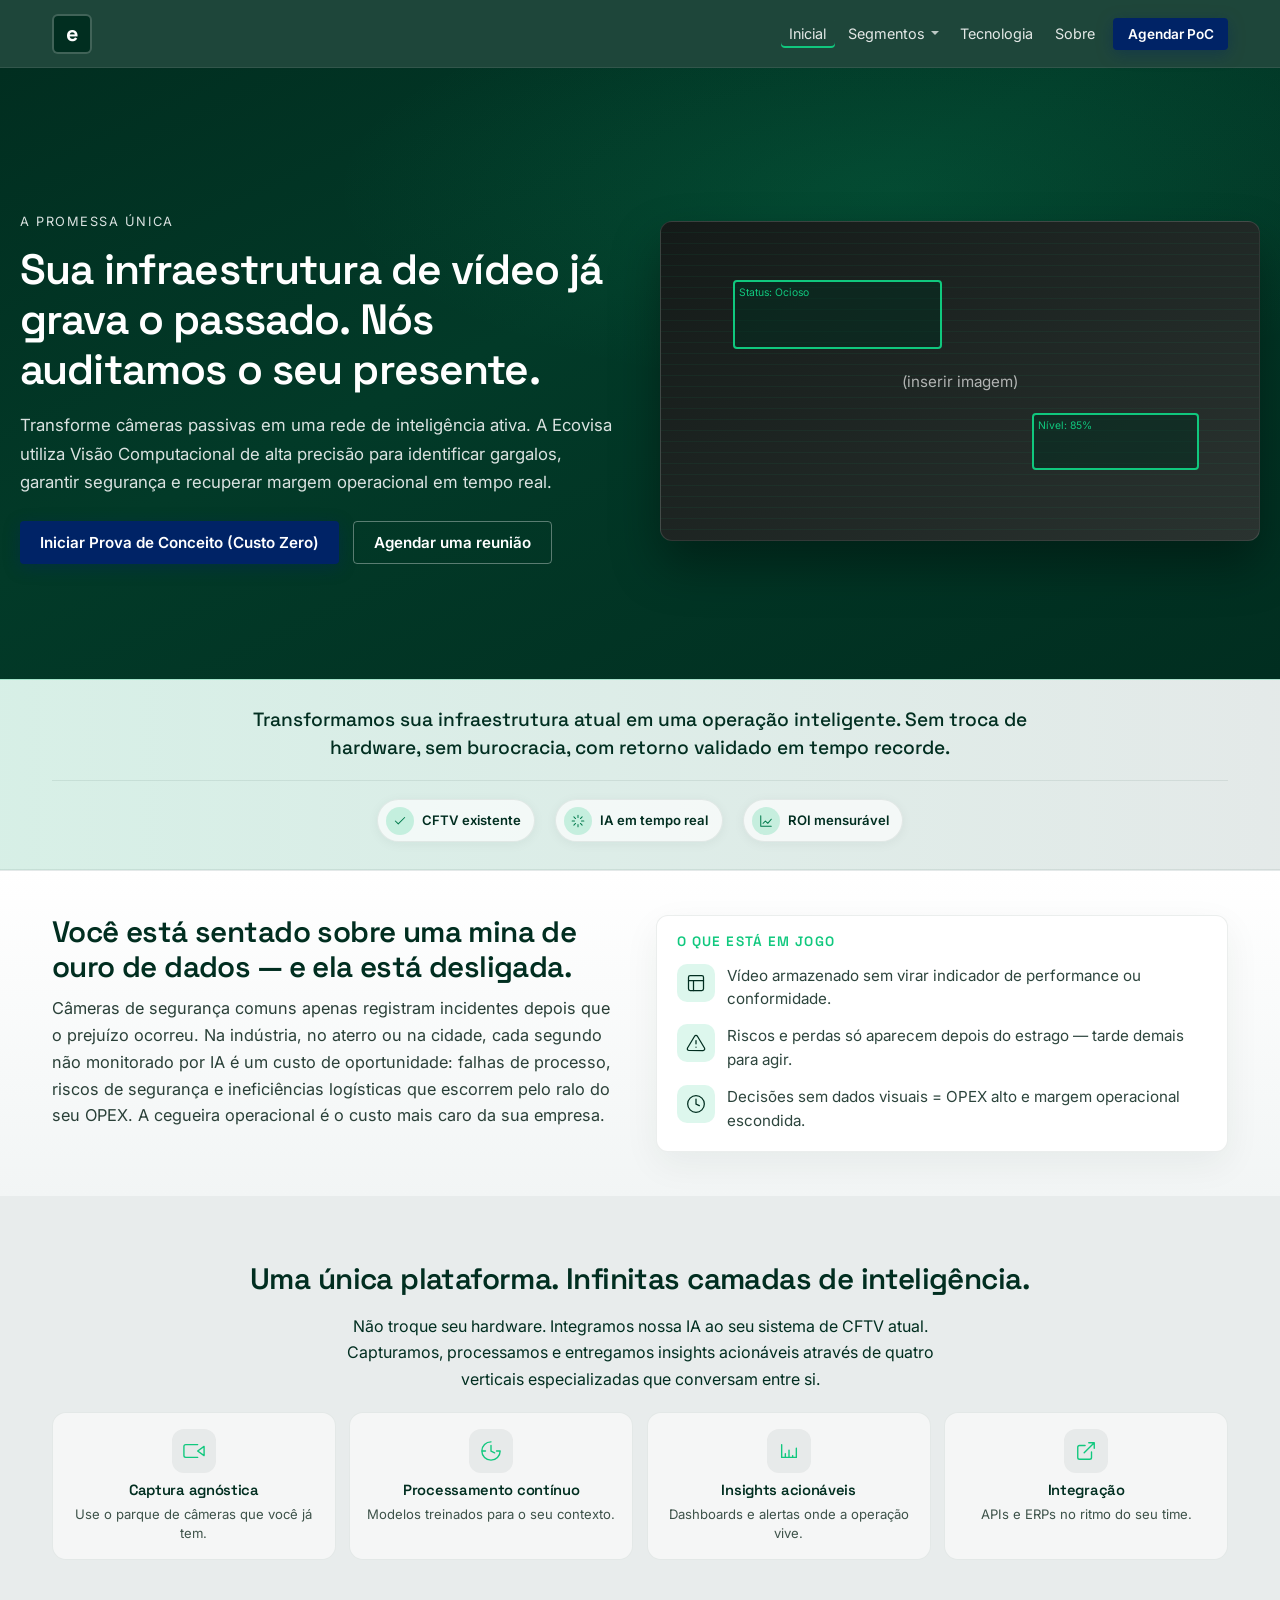
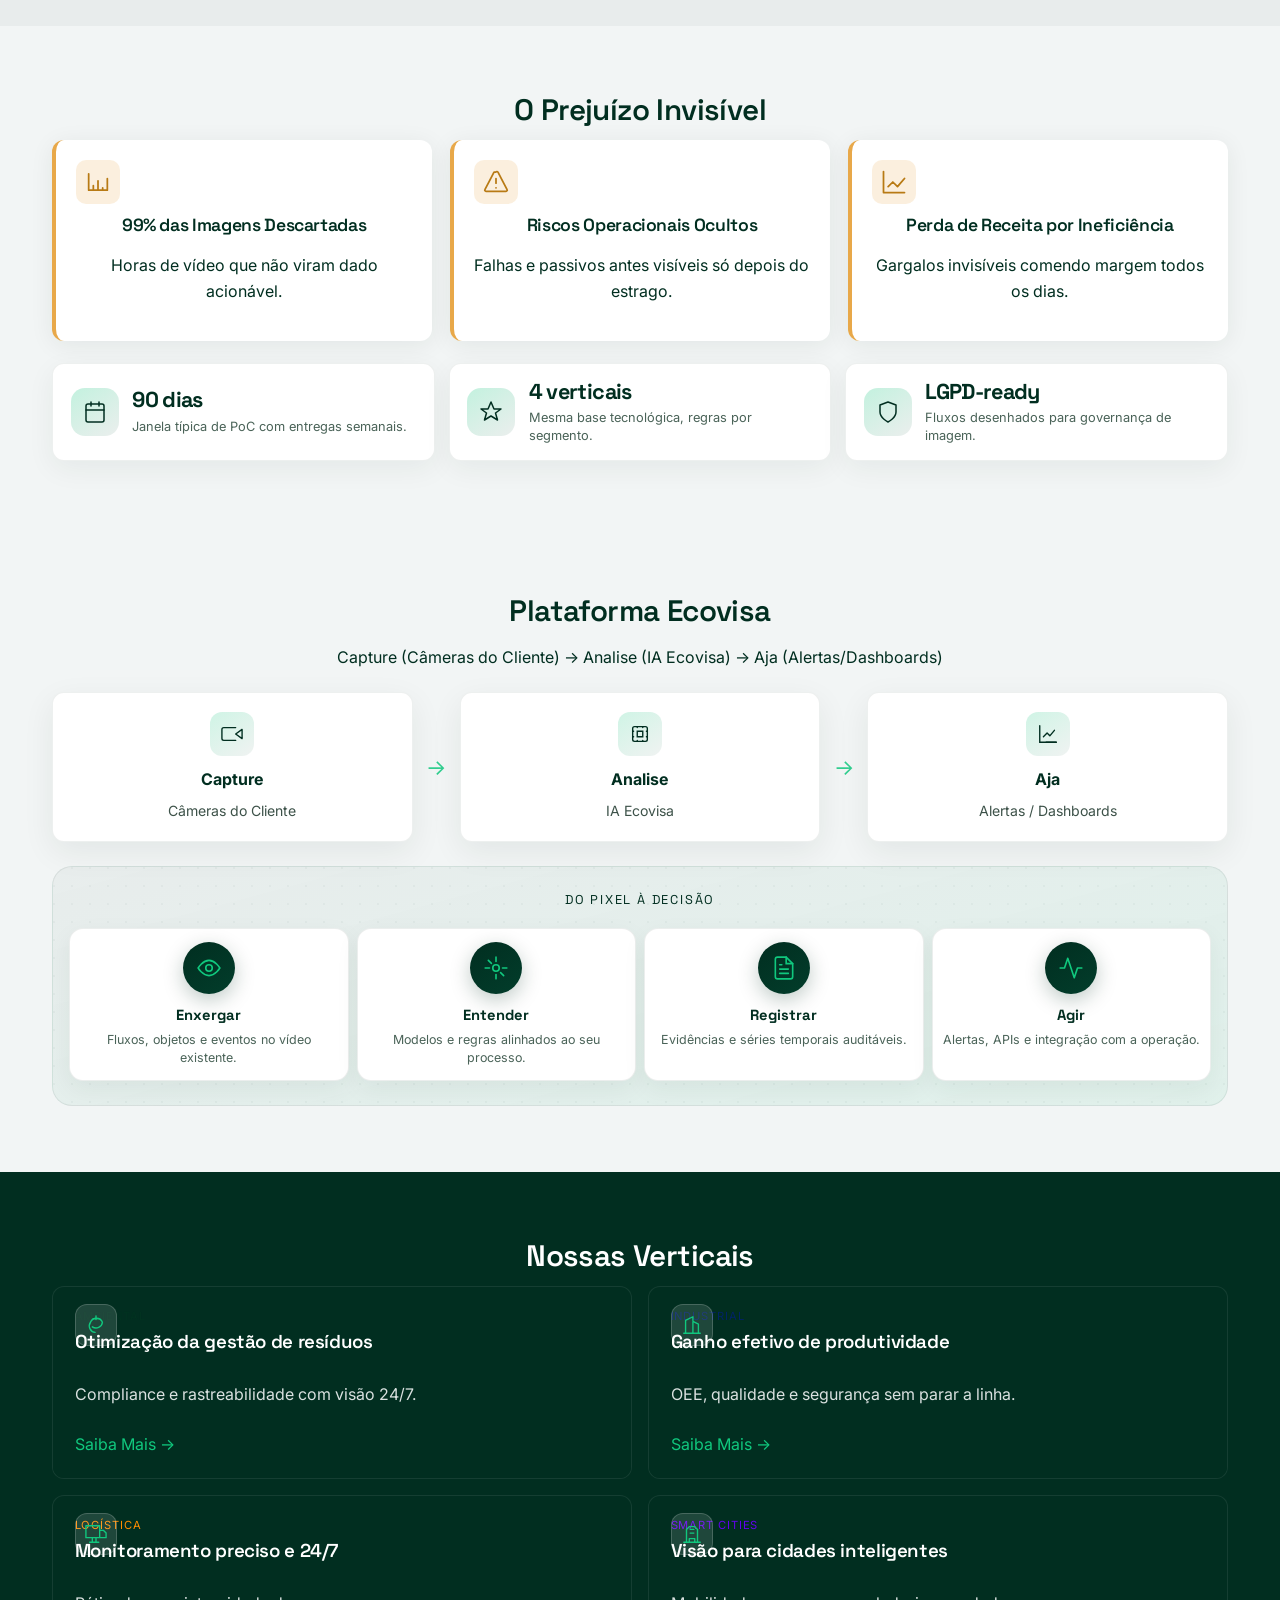
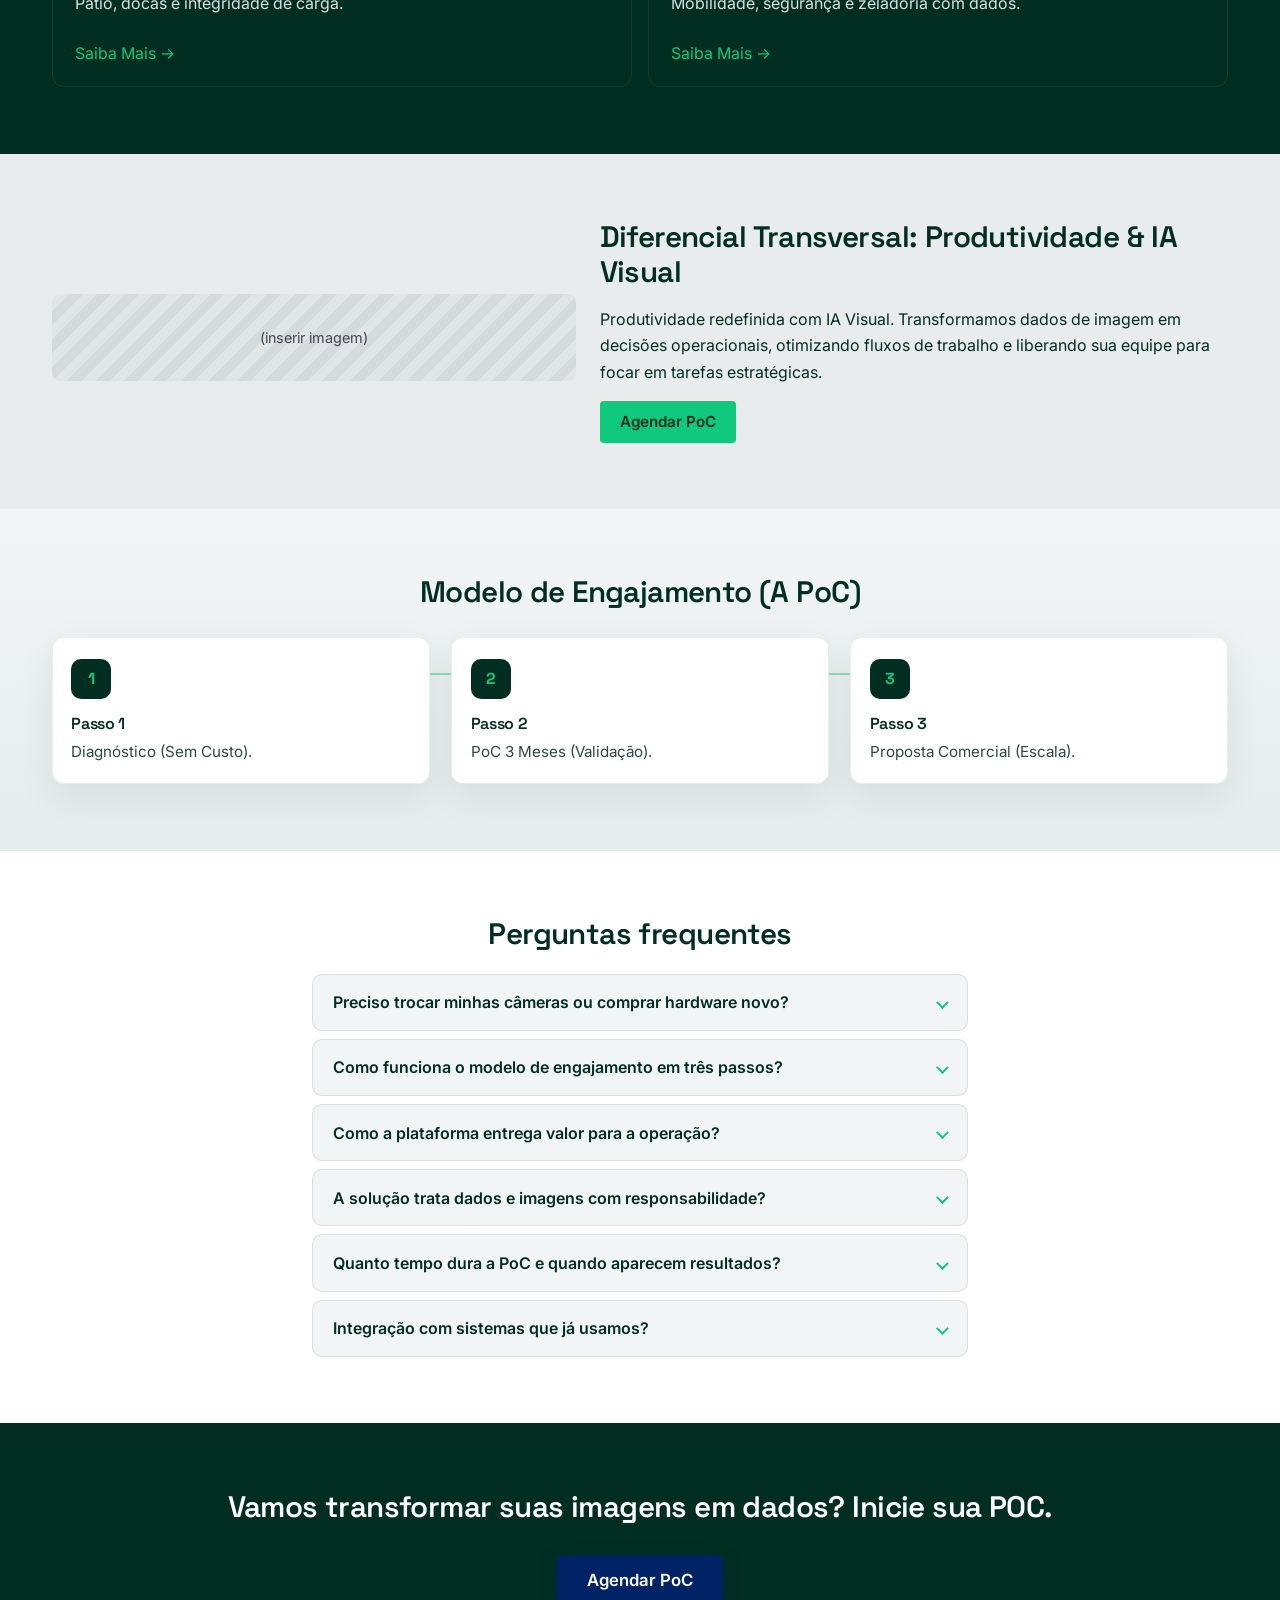
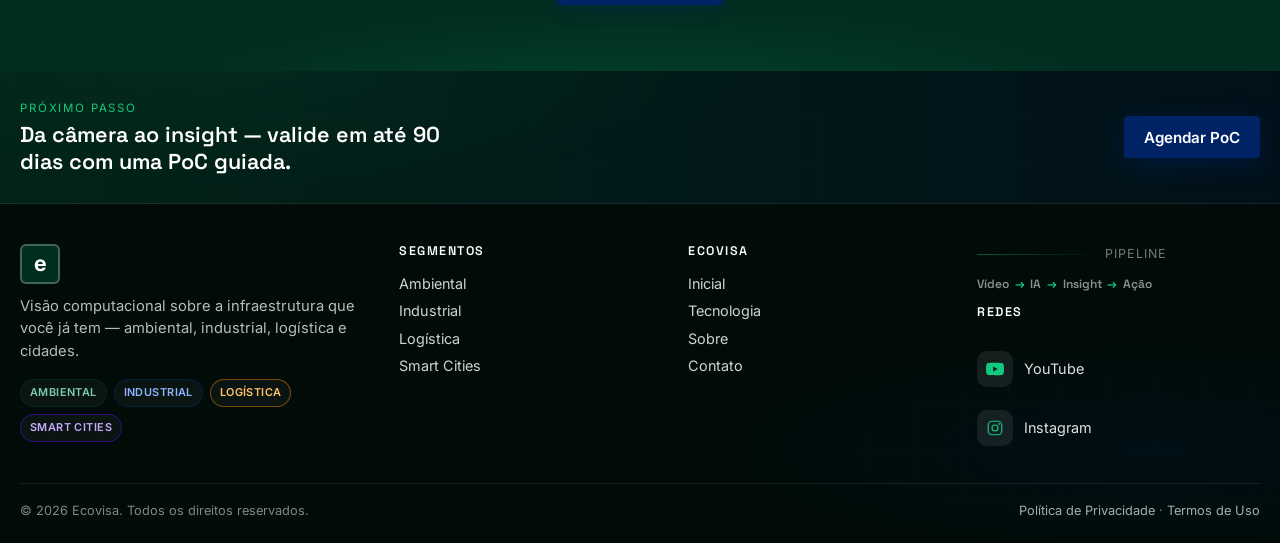
==== index.html @ e40e66f9 "Primeiro commit do site Ecovisa" ====
<!DOCTYPE html>
<html lang="pt-BR">
  <head>
    <meta charset="utf-8" />
    <meta name="viewport" content="width=device-width, initial-scale=1" />
    <title>Ecovisa — Inteligência que vê, agilidade que entrega</title>
    <link rel="preconnect" href="https://fonts.googleapis.com" />
    <link rel="preconnect" href="https://fonts.gstatic.com" crossorigin />
    <link
      href="https://fonts.googleapis.com/css2?family=Inter:wght@400;500;600;700&family=Space+Grotesk:wght@500;600;700&display=swap"
      rel="stylesheet"
    />
    <link rel="stylesheet" href="css/styles.css" />
    <link rel="stylesheet" href="css/vertical.css" />
  </head>
  <body>
    <div class="page">
      <header class="site-header">
        <div class="inner">
          <a href="#/" class="brand" data-route="" aria-label="Ecovisa — Início">
            <span class="logo-placeholder" aria-hidden="true">e</span>
          </a>
          <nav class="nav-main" aria-label="Principal">
            <button type="button" class="nav-link" data-route="" data-nav="home">
              Inicial
            </button>
            <div class="dropdown">
              <button type="button" class="nav-link dropdown-toggle" data-nav="segmentos">
                Segmentos
              </button>
              <div class="dropdown-panel" role="menu">
                <button type="button" data-route="ambiental" data-nav="ambiental">
                  Ambiental
                  <small>coleta, gestão e reciclagem de resíduos</small>
                </button>
                <button type="button" data-route="industrial" data-nav="industrial">
                  Industrial
                  <small>controle de qualidade e otimização de processos</small>
                </button>
                <button type="button" data-route="logistica" data-nav="logistica">
                  Logística
                  <small>inspeção automatizada e gestão de cargas</small>
                </button>
                <button type="button" data-route="smart-cities" data-nav="smart-cities">
                  Smart cities
                  <small>monitoramento veicular e fluxo de pessoas</small>
                </button>
              </div>
            </div>
            <button type="button" class="nav-link" data-route="tecnologia" data-nav="tecnologia">
              Tecnologia
            </button>
            <button type="button" class="nav-link" data-route="sobre" data-nav="sobre">Sobre</button>
            <button type="button" class="btn btn-primary" data-route="contato">Agendar PoC</button>
          </nav>
          <button
            type="button"
            class="mobile-nav-toggle"
            id="mobile-nav-toggle"
            aria-expanded="false"
            aria-controls="mobile-drawer"
          >
            Menu
          </button>
        </div>
      </header>

      <div class="mobile-drawer" id="mobile-drawer">
        <button type="button" data-route="">Inicial</button>
        <span class="mobile-sub" style="opacity: 0.6">Segmentos</span>
        <button type="button" data-route="ambiental">Ambiental</button>
        <button type="button" data-route="industrial">Industrial</button>
        <button type="button" data-route="logistica">Logística</button>
        <button type="button" data-route="smart-cities">Smart Cities</button>
        <button type="button" data-route="tecnologia">Tecnologia</button>
        <button type="button" data-route="sobre">Sobre</button>
        <button type="button" data-route="contato">Agendar PoC</button>
      </div>

      <main>
        <!-- HOME -->
        <article data-view="">
          <section class="section section--dark section--hero">
            <div class="shell hero">
              <div class="hero-copy">
                <p class="kicker">A Promessa Única</p>
                <h1>
                  Sua infraestrutura de vídeo já grava o passado. Nós auditamos o seu presente.
                </h1>
                <p class="mb-lg hero-lead">
                  Transforme câmeras passivas em uma rede de inteligência ativa. A Ecovisa utiliza
                  Visão Computacional de alta precisão para identificar gargalos, garantir segurança
                  e recuperar margem operacional em tempo real.
                </p>
                <div class="hero-actions">
                  <button type="button" class="btn btn-primary" data-route="contato">
                    Iniciar Prova de Conceito (Custo Zero)
                  </button>
                  <button type="button" class="btn btn-secondary" data-route="contato">
                    Agendar uma reunião
                  </button>
                </div>
              </div>
              <div class="hero-visual" aria-label="Visual do hero (vídeo em loop sugerido no wireframe)">
                <span class="scan-line"></span>
                <span class="bb-box">Status: Ocioso</span>
                <span class="bb-box">Nível: 85%</span>
                <div class="placeholder-label">(inserir imagem)</div>
              </div>
            </div>
          </section>

          <section class="value-strip" aria-label="Promessa de valor">
            <div class="shell value-strip__inner">
              <p class="value-strip__text">
                Transformamos sua infraestrutura atual em uma operação inteligente. Sem troca de
                hardware, sem burocracia, com retorno validado em tempo recorde.
              </p>
              <div class="value-strip__highlights" role="list">
                <span class="value-strip__hi" role="listitem">
                  <span class="value-strip__hi-icon" aria-hidden="true">
                    <svg viewBox="0 0 24 24" fill="none" stroke="currentColor" stroke-width="1.75">
                      <path d="M20 6L9 17l-5-5" stroke-linecap="round" stroke-linejoin="round" />
                    </svg>
                  </span>
                  CFTV existente
                </span>
                <span class="value-strip__hi" role="listitem">
                  <span class="value-strip__hi-icon" aria-hidden="true">
                    <svg viewBox="0 0 24 24" fill="none" stroke="currentColor" stroke-width="1.75">
                      <path d="M12 2v4M12 18v4M4.93 4.93l2.83 2.83M16.24 16.24l2.83 2.83M2 12h4M18 12h4M4.93 19.07l2.83-2.83M16.24 7.76l2.83-2.83" stroke-linecap="round" />
                    </svg>
                  </span>
                  IA em tempo real
                </span>
                <span class="value-strip__hi" role="listitem">
                  <span class="value-strip__hi-icon" aria-hidden="true">
                    <svg viewBox="0 0 24 24" fill="none" stroke="currentColor" stroke-width="1.75">
                      <path d="M3 3v18h18M7 16l4-4 4 4 6-7" stroke-linecap="round" stroke-linejoin="round" />
                    </svg>
                  </span>
                  ROI mensurável
                </span>
              </div>
            </div>
          </section>

          <section class="home-intro-band">
            <div class="shell home-intro-band__grid">
              <div>
                <h2>Você está sentado sobre uma mina de ouro de dados — e ela está desligada.</h2>
                <p class="home-intro-band__lead">
                  Câmeras de segurança comuns apenas registram incidentes depois que o prejuízo
                  ocorreu. Na indústria, no aterro ou na cidade, cada segundo não monitorado por IA é
                  um custo de oportunidade: falhas de processo, riscos de segurança e ineficiências
                  logísticas que escorrem pelo ralo do seu OPEX. A cegueira operacional é o custo mais
                  caro da sua empresa.
                </p>
              </div>
              <div class="home-intro-band__panel" aria-label="Resumo do problema">
                <h3>O que está em jogo</h3>
                <div class="home-bullet">
                  <span class="home-bullet__ico" aria-hidden="true">
                    <svg viewBox="0 0 24 24" fill="none" stroke="currentColor" stroke-width="1.5">
                      <rect x="3" y="3" width="18" height="18" rx="2" />
                      <path d="M3 9h18M9 21V9" stroke-linecap="round" />
                    </svg>
                  </span>
                  <p>Vídeo armazenado sem virar indicador de performance ou conformidade.</p>
                </div>
                <div class="home-bullet">
                  <span class="home-bullet__ico" aria-hidden="true">
                    <svg viewBox="0 0 24 24" fill="none" stroke="currentColor" stroke-width="1.5">
                      <path d="M10.29 3.86L1.82 18a2 2 0 001.71 3h16.94a2 2 0 001.71-3L13.71 3.86a2 2 0 00-3.42 0zM12 9v4M12 17h.01" stroke-linecap="round" stroke-linejoin="round" />
                    </svg>
                  </span>
                  <p>Riscos e perdas só aparecem depois do estrago — tarde demais para agir.</p>
                </div>
                <div class="home-bullet">
                  <span class="home-bullet__ico" aria-hidden="true">
                    <svg viewBox="0 0 24 24" fill="none" stroke="currentColor" stroke-width="1.5">
                      <circle cx="12" cy="12" r="10" />
                      <path d="M12 6v6l4 2" stroke-linecap="round" />
                    </svg>
                  </span>
                  <p>Decisões sem dados visuais = OPEX alto e margem operacional escondida.</p>
                </div>
              </div>
            </div>
          </section>

          <section class="section section--muted">
            <div class="shell">
              <h2 class="text-center">Uma única plataforma. Infinitas camadas de inteligência.</h2>
              <p class="text-center section-headline">
                Não troque seu hardware. Integramos nossa IA ao seu sistema de CFTV atual. Capturamos,
                processamos e entregamos insights acionáveis através de quatro verticais
                especializadas que conversam entre si.
              </p>
              <div class="home-pillars">
                <div class="home-pillar">
                  <div class="home-pillar__ico" aria-hidden="true">
                    <svg viewBox="0 0 24 24" fill="none" stroke="currentColor" stroke-width="1.5">
                      <path d="M23 7l-7 5 7 5V7zM16 5H3a2 2 0 00-2 2v10a2 2 0 002 2h13" stroke-linecap="round" stroke-linejoin="round" />
                    </svg>
                  </div>
                  <h3>Captura agnóstica</h3>
                  <p>Use o parque de câmeras que você já tem.</p>
                </div>
                <div class="home-pillar">
                  <div class="home-pillar__ico" aria-hidden="true">
                    <svg viewBox="0 0 24 24" fill="none" stroke="currentColor" stroke-width="1.5">
                      <path d="M12 2a10 10 0 1010 10M12 6v6l4 2M2 12h4M18 12h4" stroke-linecap="round" />
                    </svg>
                  </div>
                  <h3>Processamento contínuo</h3>
                  <p>Modelos treinados para o seu contexto.</p>
                </div>
                <div class="home-pillar">
                  <div class="home-pillar__ico" aria-hidden="true">
                    <svg viewBox="0 0 24 24" fill="none" stroke="currentColor" stroke-width="1.5">
                      <path d="M4 19V5M4 19h16M8 19v-4M12 19v-8M16 19v-2M20 19V9" stroke-linecap="round" />
                    </svg>
                  </div>
                  <h3>Insights acionáveis</h3>
                  <p>Dashboards e alertas onde a operação vive.</p>
                </div>
                <div class="home-pillar">
                  <div class="home-pillar__ico" aria-hidden="true">
                    <svg viewBox="0 0 24 24" fill="none" stroke="currentColor" stroke-width="1.5">
                      <path d="M18 13v6a2 2 0 01-2 2H5a2 2 0 01-2-2V8a2 2 0 012-2h6M15 3h6v6M10 14L21 3" stroke-linecap="round" stroke-linejoin="round" />
                    </svg>
                  </div>
                  <h3>Integração</h3>
                  <p>APIs e ERPs no ritmo do seu time.</p>
                </div>
              </div>
            </div>
          </section>

          <section class="section">
            <div class="shell text-center">
              <h2>O Prejuízo Invisível</h2>
              <div class="grid-3">
                <div class="card-pain">
                  <div class="icon-line" aria-hidden="true">
                    <svg width="28" height="28" viewBox="0 0 24 24" fill="none" stroke="currentColor" stroke-width="1.5">
                      <path d="M4 19V5M4 19h16M4 19h4M8 19v-4M12 19v-8M16 19v-2M20 19V9" stroke-linecap="round" />
                    </svg>
                  </div>
                  <h3>99% das Imagens Descartadas</h3>
                  <p>Horas de vídeo que não viram dado acionável.</p>
                </div>
                <div class="card-pain">
                  <div class="icon-line" aria-hidden="true">
                    <svg width="28" height="28" viewBox="0 0 24 24" fill="none" stroke="currentColor" stroke-width="1.5">
                      <path d="M12 9v4M12 17h.01M10.3 3.6L2.6 18.4A1 1 0 003.4 20h17.2a1 1 0 00.8-1.6L13.7 3.6a1 1 0 00-1.8 0z" stroke-linecap="round" stroke-linejoin="round" />
                    </svg>
                  </div>
                  <h3>Riscos Operacionais Ocultos</h3>
                  <p>Falhas e passivos antes visíveis só depois do estrago.</p>
                </div>
                <div class="card-pain">
                  <div class="icon-line" aria-hidden="true">
                    <svg width="28" height="28" viewBox="0 0 24 24" fill="none" stroke="currentColor" stroke-width="1.5">
                      <path d="M3 3v18h18M7 16l4-4 4 4 6-7" stroke-linecap="round" stroke-linejoin="round" />
                    </svg>
                  </div>
                  <h3>Perda de Receita por Ineficiência</h3>
                  <p>Gargalos invisíveis comendo margem todos os dias.</p>
                </div>
              </div>
              <div class="home-stats" aria-label="Indicadores da proposta Ecovisa">
                <div class="home-stat">
                  <div class="home-stat__ico" aria-hidden="true">
                    <svg viewBox="0 0 24 24" fill="none" stroke="currentColor" stroke-width="1.5">
                      <rect x="3" y="4" width="18" height="18" rx="2" />
                      <path d="M3 10h18M8 2v4M16 2v4" stroke-linecap="round" />
                    </svg>
                  </div>
                  <div>
                    <span class="home-stat__val">90 dias</span>
                    <span class="home-stat__lbl">Janela típica de PoC com entregas semanais.</span>
                  </div>
                </div>
                <div class="home-stat">
                  <div class="home-stat__ico" aria-hidden="true">
                    <svg viewBox="0 0 24 24" fill="none" stroke="currentColor" stroke-width="1.5">
                      <path d="M12 2l3 7h7l-5.5 4 2 7L12 16l-6.5 4 2-7L2 9h7l3-7z" stroke-linejoin="round" />
                    </svg>
                  </div>
                  <div>
                    <span class="home-stat__val">4 verticais</span>
                    <span class="home-stat__lbl">Mesma base tecnológica, regras por segmento.</span>
                  </div>
                </div>
                <div class="home-stat">
                  <div class="home-stat__ico" aria-hidden="true">
                    <svg viewBox="0 0 24 24" fill="none" stroke="currentColor" stroke-width="1.5">
                      <path d="M12 22s8-4 8-10V5l-8-3-8 3v7c0 6 8 10 8 10z" stroke-linejoin="round" />
                    </svg>
                  </div>
                  <div>
                    <span class="home-stat__val">LGPD-ready</span>
                    <span class="home-stat__lbl">Fluxos desenhados para governança de imagem.</span>
                  </div>
                </div>
              </div>
            </div>
          </section>

          <section class="section">
            <div class="shell text-center">
              <h2>Plataforma Ecovisa</h2>
              <p class="section-headline">
                Capture (Câmeras do Cliente) → Analise (IA Ecovisa) → Aja (Alertas/Dashboards)
              </p>
              <div class="flow flow--modern" aria-label="Fluxo da plataforma">
                <div class="flow-step">
                  <div class="flow-step__ico" aria-hidden="true">
                    <svg viewBox="0 0 24 24" fill="none" stroke="currentColor" stroke-width="1.5">
                      <path d="M23 7l-7 5 7 5V7zM16 5H3a2 2 0 00-2 2v10a2 2 0 002 2h13" stroke-linecap="round" stroke-linejoin="round" />
                    </svg>
                  </div>
                  <strong>Capture</strong>
                  <span>Câmeras do Cliente</span>
                </div>
                <span class="flow-arrow" aria-hidden="true">→</span>
                <div class="flow-step">
                  <div class="flow-step__ico" aria-hidden="true">
                    <svg viewBox="0 0 24 24" fill="none" stroke="currentColor" stroke-width="1.5">
                      <rect x="4" y="4" width="16" height="16" rx="2" />
                      <path d="M9 9h6v6H9zM4 9h1M4 15h1M19 9h1M19 15h1M9 4v1M15 4v1M9 19v1M15 19v1" stroke-linecap="round" />
                    </svg>
                  </div>
                  <strong>Analise</strong>
                  <span>IA Ecovisa</span>
                </div>
                <span class="flow-arrow" aria-hidden="true">→</span>
                <div class="flow-step">
                  <div class="flow-step__ico" aria-hidden="true">
                    <svg viewBox="0 0 24 24" fill="none" stroke="currentColor" stroke-width="1.5">
                      <path d="M3 3v18h18" stroke-linecap="round" />
                      <path d="M7 15l4-4 3 3 5-6" stroke-linecap="round" stroke-linejoin="round" />
                      <path d="M21 21H10" stroke-linecap="round" />
                    </svg>
                  </div>
                  <strong>Aja</strong>
                  <span>Alertas / Dashboards</span>
                </div>
              </div>
              <div class="home-infographic" aria-label="Pipeline de valor da visão computacional">
                <p class="home-infographic__title">Do pixel à decisão</p>
                <div class="home-pipeline">
                  <div class="home-pipeline__node">
                    <div class="home-pipeline__ring" aria-hidden="true">
                      <svg viewBox="0 0 24 24" fill="none" stroke="currentColor" stroke-width="1.5">
                        <path d="M2 12s4-7 10-7 10 7 10 7-4 7-10 7-10-7-10-7z" />
                        <circle cx="12" cy="12" r="3" />
                      </svg>
                    </div>
                    <strong>Enxergar</strong>
                    <span>Fluxos, objetos e eventos no vídeo existente.</span>
                  </div>
                  <div class="home-pipeline__node">
                    <div class="home-pipeline__ring" aria-hidden="true">
                      <svg viewBox="0 0 24 24" fill="none" stroke="currentColor" stroke-width="1.5">
                        <path d="M12 2v4M12 18v4M4.93 4.93l2.83 2.83M16.24 16.24l2.83 2.83M2 12h4M18 12h4" stroke-linecap="round" />
                        <circle cx="12" cy="12" r="3" />
                      </svg>
                    </div>
                    <strong>Entender</strong>
                    <span>Modelos e regras alinhados ao seu processo.</span>
                  </div>
                  <div class="home-pipeline__node">
                    <div class="home-pipeline__ring" aria-hidden="true">
                      <svg viewBox="0 0 24 24" fill="none" stroke="currentColor" stroke-width="1.5">
                        <path d="M14 2H6a2 2 0 00-2 2v16a2 2 0 002 2h12a2 2 0 002-2V8z" />
                        <path d="M14 2v6h6M16 13H8M16 17H8M10 9H8" stroke-linecap="round" />
                      </svg>
                    </div>
                    <strong>Registrar</strong>
                    <span>Evidências e séries temporais auditáveis.</span>
                  </div>
                  <div class="home-pipeline__node">
                    <div class="home-pipeline__ring" aria-hidden="true">
                      <svg viewBox="0 0 24 24" fill="none" stroke="currentColor" stroke-width="1.5">
                        <path d="M22 12h-4l-3 9L9 3l-3 9H2" stroke-linecap="round" stroke-linejoin="round" />
                      </svg>
                    </div>
                    <strong>Agir</strong>
                    <span>Alertas, APIs e integração com a operação.</span>
                  </div>
                </div>
              </div>
            </div>
          </section>

          <section class="section section--dark">
            <div class="shell">
              <h2 class="text-center">Nossas Verticais</h2>
              <div class="grid-cards-4">
                <button type="button" class="vert-card" data-v="ambiental" data-route="ambiental">
                  <span class="bg" aria-hidden="true"></span>
                  <div class="content">
                    <span class="vert-card__ico" aria-hidden="true">
                      <svg viewBox="0 0 24 24" fill="none" stroke="currentColor" stroke-width="1.5">
                        <path d="M11 20A7 7 0 016 9a7 7 0 0113 0v0a7 7 0 01-11 5" stroke-linecap="round" stroke-linejoin="round" />
                        <path d="M12 2v4M9 5h6" stroke-linecap="round" />
                      </svg>
                    </span>
                    <span class="badge-v">Ambiental</span>
                    <h3>Otimização da gestão de resíduos</h3>
                    <p>Compliance e rastreabilidade com visão 24/7.</p>
                    <span style="color: var(--verde-esmeralda); margin-top: 0.5rem">Saiba Mais →</span>
                  </div>
                </button>
                <button type="button" class="vert-card" data-v="industrial" data-route="industrial">
                  <span class="bg"></span>
                  <div class="content">
                    <span class="vert-card__ico" aria-hidden="true">
                      <svg viewBox="0 0 24 24" fill="none" stroke="currentColor" stroke-width="1.5">
                        <path d="M3 21h18M5 21V7l8-4v18M19 21V11l-6-3" stroke-linecap="round" stroke-linejoin="round" />
                      </svg>
                    </span>
                    <span class="badge-v">Industrial</span>
                    <h3>Ganho efetivo de produtividade</h3>
                    <p>OEE, qualidade e segurança sem parar a linha.</p>
                    <span style="color: var(--verde-esmeralda); margin-top: 0.5rem">Saiba Mais →</span>
                  </div>
                </button>
                <button type="button" class="vert-card" data-v="logistica" data-route="logistica">
                  <span class="bg"></span>
                  <div class="content">
                    <span class="vert-card__ico" aria-hidden="true">
                      <svg viewBox="0 0 24 24" fill="none" stroke="currentColor" stroke-width="1.5">
                        <path d="M1 3h15v13H1zM16 8h4l3 3v5h-7V8zM5 21h10M8 21v-4M12 21v-4" stroke-linecap="round" stroke-linejoin="round" />
                      </svg>
                    </span>
                    <span class="badge-v">Logística</span>
                    <h3>Monitoramento preciso e 24/7</h3>
                    <p>Pátio, docas e integridade de carga.</p>
                    <span style="color: var(--verde-esmeralda); margin-top: 0.5rem">Saiba Mais →</span>
                  </div>
                </button>
                <button type="button" class="vert-card" data-v="smart-cities" data-route="smart-cities">
                  <span class="bg"></span>
                  <div class="content">
                    <span class="vert-card__ico" aria-hidden="true">
                      <svg viewBox="0 0 24 24" fill="none" stroke="currentColor" stroke-width="1.5">
                        <path d="M3 21h18M6 21V7l3-3h6l3 3v14M9 21v-4h6v4M10 7h4M10 11h4" stroke-linecap="round" stroke-linejoin="round" />
                      </svg>
                    </span>
                    <span class="badge-v">Smart Cities</span>
                    <h3>Visão para cidades inteligentes</h3>
                    <p>Mobilidade, segurança e zeladoria com dados.</p>
                    <span style="color: var(--verde-esmeralda); margin-top: 0.5rem">Saiba Mais →</span>
                  </div>
                </button>
              </div>
            </div>
          </section>

          <section class="section section--muted">
            <div class="shell">
              <div class="grid-2-asym">
                <div>
                  <div class="img-placeholder">(inserir imagem)</div>
                </div>
                <div>
                  <h2>Diferencial Transversal: Produtividade &amp; IA Visual</h2>
                  <p>
                    Produtividade redefinida com IA Visual. Transformamos dados de imagem em decisões
                    operacionais, otimizando fluxos de trabalho e liberando sua equipe para focar em
                    tarefas estratégicas.
                  </p>
                  <button type="button" class="btn btn-ghost" data-route="contato">Agendar PoC</button>
                </div>
              </div>
            </div>
          </section>

          <section class="section section--poc">
            <div class="shell text-center">
              <h2>Modelo de Engajamento (A PoC)</h2>
              <div class="timeline-pro" role="list">
                <article class="tl-card" role="listitem">
                  <span class="tl-card__n">1</span>
                  <h3 class="tl-card__title">Passo 1</h3>
                  <p class="tl-card__text">Diagnóstico (Sem Custo).</p>
                </article>
                <article class="tl-card" role="listitem">
                  <span class="tl-card__n">2</span>
                  <h3 class="tl-card__title">Passo 2</h3>
                  <p class="tl-card__text">PoC 3 Meses (Validação).</p>
                </article>
                <article class="tl-card" role="listitem">
                  <span class="tl-card__n">3</span>
                  <h3 class="tl-card__title">Passo 3</h3>
                  <p class="tl-card__text">Proposta Comercial (Escala).</p>
                </article>
              </div>
            </div>
          </section>

          <section class="section section--faq" aria-labelledby="faq-heading">
            <div class="shell shell--narrow">
              <h2 id="faq-heading" class="text-center">Perguntas frequentes</h2>
              <div class="faq">
                <div class="faq__item">
                  <button type="button" class="faq__trigger" aria-expanded="false" id="faq-b1">
                    Preciso trocar minhas câmeras ou comprar hardware novo?
                  </button>
                  <div class="faq__panel" id="faq-p1" role="region" aria-labelledby="faq-b1" hidden>
                    <p>
                      Não troque seu hardware. Integramos nossa IA ao seu sistema de CFTV atual.
                      Capturamos, processamos e entregamos insights acionáveis através de quatro
                      verticais especializadas que conversam entre si.
                    </p>
                  </div>
                </div>
                <div class="faq__item">
                  <button type="button" class="faq__trigger" aria-expanded="false" id="faq-b2">
                    Como funciona o modelo de engajamento em três passos?
                  </button>
                  <div class="faq__panel" id="faq-p2" role="region" aria-labelledby="faq-b2" hidden>
                    <p>
                      Passo 1: Diagnóstico (Sem Custo). Passo 2: PoC 3 Meses (Validação). Passo 3:
                      Proposta Comercial (Escala).
                    </p>
                  </div>
                </div>
                <div class="faq__item">
                  <button type="button" class="faq__trigger" aria-expanded="false" id="faq-b3">
                    Como a plataforma entrega valor para a operação?
                  </button>
                  <div class="faq__panel" id="faq-p3" role="region" aria-labelledby="faq-b3" hidden>
                    <p>
                      Capture (Câmeras do Cliente) → Analise (IA Ecovisa) → Aja (Alertas/Dashboards).
                    </p>
                  </div>
                </div>
                <div class="faq__item">
                  <button type="button" class="faq__trigger" aria-expanded="false" id="faq-b4">
                    A solução trata dados e imagens com responsabilidade?
                  </button>
                  <div class="faq__panel" id="faq-p4" role="region" aria-labelledby="faq-b4" hidden>
                    <p>Segurança de Dados e LGPD.</p>
                  </div>
                </div>
                <div class="faq__item">
                  <button type="button" class="faq__trigger" aria-expanded="false" id="faq-b5">
                    Quanto tempo dura a PoC e quando aparecem resultados?
                  </button>
                  <div class="faq__panel" id="faq-p5" role="region" aria-labelledby="faq-b5" hidden>
                    <p>
                      Validamos sua operação sem custos através de uma Prova de Conceito de 90 dias.
                      Resultados visíveis e mensuráveis já nas primeiras 4 semanas.
                    </p>
                  </div>
                </div>
                <div class="faq__item">
                  <button type="button" class="faq__trigger" aria-expanded="false" id="faq-b6">
                    Integração com sistemas que já usamos?
                  </button>
                  <div class="faq__panel" id="faq-p6" role="region" aria-labelledby="faq-b6" hidden>
                    <p>Integração com ERPs/APIs (JSON).</p>
                  </div>
                </div>
              </div>
            </div>
          </section>

          <section class="section section--dark section--cta-final">
            <div class="shell text-center">
              <h2>Vamos transformar suas imagens em dados? Inicie sua POC.</h2>
              <button type="button" class="btn btn-primary btn--lg" data-route="contato">
                Agendar PoC
              </button>
            </div>
          </section>
        </article>

        <!-- AMBIENTAL -->
        <article
          class="section--vertical vertical-page vertical-page--ambiental"
          data-view="ambiental"
          data-vertical="ambiental"
          hidden
        >
          <section class="vertical-hero vertical-hero--ambiental">
            <div class="vertical-hero__mesh" aria-hidden="true"></div>
            <div class="vertical-hero__orb vertical-hero__orb--1" aria-hidden="true"></div>
            <div class="vertical-hero__orb vertical-hero__orb--2" aria-hidden="true"></div>
            <div class="shell vertical-hero__grid">
              <div class="vertical-hero__content">
                <p class="vertical-hero__eyebrow">
                  <svg class="v-ico" width="20" height="20" viewBox="0 0 24 24" fill="none" aria-hidden="true">
                    <path
                      d="M11 20A7 7 0 016 9a7 7 0 0113 0v0a7 7 0 01-11 5"
                      stroke="currentColor"
                      stroke-width="1.5"
                      stroke-linecap="round"
                      stroke-linejoin="round"
                    />
                    <path
                      d="M12 2v4M9 5h6"
                      stroke="currentColor"
                      stroke-width="1.5"
                      stroke-linecap="round"
                    />
                  </svg>
                  Ecovisa Ambiental
                </p>
                <h1 class="vertical-hero__title">Transparência total do descarte ao destino final.</h1>
                <p class="vertical-hero__lead">
                  Maximize a pureza dos materiais e garanta conformidade normativa com auditoria visual
                  24/7.
                </p>
                <button type="button" class="btn btn-primary" data-route="contato">
                  Iniciar Prova de Conceito (Custo Zero)
                </button>
              </div>
              <div class="vertical-hero__media reveal">
                <div class="vertical-hero__frame">
                  <img
                    src="imagens/ambiental/ambiental%20-%20modulo%20triagem.png"
                    alt="Triagem de resíduos com visão computacional e auditoria visual Ecovisa"
                    width="1600"
                    height="1200"
                    decoding="async"
                  />
                  <div class="vertical-hero__scan" aria-hidden="true"></div>
                  <span class="vertical-hero__bb vertical-hero__bb--1">Triagem</span>
                  <span class="vertical-hero__bb vertical-hero__bb--2">NR 38</span>
                </div>
                <div class="vertical-hero__strip" aria-hidden="true">
                  <span></span><span></span><span></span>
                </div>
              </div>
            </div>
          </section>

          <section class="section vertical-section">
            <div class="shell">
              <header class="section-head reveal">
                <span class="section-head__label">Diagnóstico</span>
                <h2>Desafios</h2>
              </header>
              <div class="challenge-grid">
                <article class="challenge-card reveal">
                  <div class="challenge-card__icon" aria-hidden="true">
                    <svg width="24" height="24" viewBox="0 0 24 24" fill="none" stroke="currentColor" stroke-width="1.5">
                      <path d="M4 6h16M4 12h16M4 18h10" stroke-linecap="round" />
                      <path d="M8 6v12M16 12l2 2 4-4" stroke-linecap="round" stroke-linejoin="round" />
                    </svg>
                  </div>
                  <h3 class="challenge-card__title">Incerteza na Triagem</h3>
                  <p class="challenge-card__text">
                    A triagem manual lenta e imprecisa gera contaminação cruzada que destrói o valor
                    comercial do seu resíduo.
                  </p>
                </article>
                <article class="challenge-card reveal">
                  <div class="challenge-card__icon" aria-hidden="true">
                    <svg width="24" height="24" viewBox="0 0 24 24" fill="none" stroke="currentColor" stroke-width="1.5">
                      <path
                        d="M12 22s8-4 8-10V5l-8-3-8 3v7c0 6 8 10 8 10z"
                        stroke-linecap="round"
                        stroke-linejoin="round"
                      />
                      <path d="M12 8v4M12 16h.01" stroke-linecap="round" />
                    </svg>
                  </div>
                  <h3 class="challenge-card__title">Risco de Compliance</h3>
                  <p class="challenge-card__text">
                    Sem dados visuais, sua operação é um “buraco negro” de incertezas e riscos
                    jurídicos frente a normas como a NR 38.
                  </p>
                </article>
                <article class="challenge-card reveal">
                  <div class="challenge-card__icon" aria-hidden="true">
                    <svg width="24" height="24" viewBox="0 0 24 24" fill="none" stroke="currentColor" stroke-width="1.5">
                      <circle cx="12" cy="12" r="9" />
                      <path d="M12 7v6l4 2" stroke-linecap="round" stroke-linejoin="round" />
                    </svg>
                  </div>
                  <h3 class="challenge-card__title">Ociosidade Oculta</h3>
                  <p class="challenge-card__text">
                    Falta de controle sobre a taxa de preenchimento e eficiência em áreas de
                    transbordo e aterros.
                  </p>
                </article>
              </div>
            </div>
          </section>

          <section class="section vertical-section">
            <div class="shell">
              <header class="section-head reveal">
                <span class="section-head__label">Produto</span>
                <h2>Módulos</h2>
              </header>
              <div class="module-showcase">
                <article class="module-row reveal">
                  <div class="module-row__content">
                    <span class="module-row__tag">Módulo</span>
                    <h3>Módulo — Transbordo</h3>
                    <p>
                      Monitore em tempo real e extraia dados operacionais da sua área de transbordo,
                      como: tempo médio de descarregamento, taxa de ociosidade dos caminhões, nível de
                      preenchimento e outros.
                    </p>
                  </div>
                  <div class="module-row__visual">
                    <figure>
                      <img
                        src="imagens/ambiental/ambiental%20-%20modulo%20transbordo.png"
                        alt="Visualização do módulo de transbordo com detecções da Ecovisa"
                        loading="lazy"
                      />
                    </figure>
                  </div>
                </article>
                <article class="module-row reveal">
                  <div class="module-row__content">
                    <span class="module-row__tag">Módulo</span>
                    <h3>Módulo — Coleta</h3>
                    <p>
                      Audite e registre as informações mais importantes da coleta, como materiais não
                      autorizados, quantidade de lixeiras/ locais de coleta, lixeiras em não conformidade
                      e outros.
                    </p>
                  </div>
                  <div class="module-row__visual">
                    <figure>
                      <img
                        src="imagens/ambiental/ambiental%20-%20modulo%20coleta.png"
                        alt="Visualização do módulo de coleta com detecções da Ecovisa"
                        loading="lazy"
                      />
                    </figure>
                  </div>
                </article>
                <article class="module-row reveal">
                  <div class="module-row__content">
                    <span class="module-row__tag">Módulo</span>
                    <h3>Módulo — Triagem</h3>
                    <p>
                      Monitore a produtividade e produção nas esteiras de triagem, como produção
                      individual por trabalhador, ritmo de triagem, segurança e ergonomia,
                      classificação de materiais, taxa de rejeito e outros.
                    </p>
                  </div>
                  <div class="module-row__visual">
                    <figure>
                      <img
                        src="imagens/ambiental/ambiental%20-%20modulo%20triagem.png"
                        alt="Visualização do módulo de triagem com detecções da Ecovisa"
                        loading="lazy"
                      />
                    </figure>
                  </div>
                </article>
                <article class="module-row reveal">
                  <div class="module-row__content">
                    <span class="module-row__tag">Módulo</span>
                    <h3>Módulo — Uso de EPI e comportamento desviantes</h3>
                    <p>(Adicionar descrição do módulo)</p>
                  </div>
                  <div class="module-row__visual">
                    <figure>
                      <img
                        src="imagens/ambiental/ambiental%20-%20modulo%20seguranca.png"
                        alt="Visualização do módulo de uso de EPI e segurança com detecções da Ecovisa"
                        loading="lazy"
                      />
                    </figure>
                  </div>
                </article>
              </div>
            </div>
          </section>

          <section class="section vertical-section vertical-section--tint">
            <div class="shell">
              <header class="section-head reveal">
                <span class="section-head__label">Escopo</span>
                <h2>Alinhamento com ODS e conformidade</h2>
              </header>
              <div class="scope-panel reveal">
                <div class="scope-panel__icon" aria-hidden="true">
                  <svg width="28" height="28" viewBox="0 0 24 24" fill="none" stroke="currentColor" stroke-width="1.5">
                    <circle cx="12" cy="12" r="10" />
                    <path d="M2 12h20M12 2a15 15 0 000 20M12 2a15 15 0 010 20" />
                  </svg>
                </div>
                <div class="scope-panel__body">
                  <p>
                    Contribui diretamente com os ODS 8 (Trabalho decente), 9 (Indústria, inovação), 11
                    (Cidades sustentáveis) e 12 (Consumo e produção responsáveis).
                  </p>
                  <p>
                    Conformidade normativa: Atende requisitos da NR 38 (Segurança e saúde no trabalho em
                    atividades de resíduos) e políticas municipais de logística reversa.
                  </p>
                  <p>
                    Benefícios: Rastreabilidade da cadeia de reciclagem, redução de rejeitos em aterros,
                    geração de créditos de carbono.
                  </p>
                </div>
              </div>
            </div>
          </section>

          <section class="section vertical-section vertical-section--tint">
            <div class="shell">
              <div class="split-banner">
                <div class="impl-card reveal">
                  <h2>Implantação</h2>
                  <p>
                    Conectamos nossa IA diretamente nos pontos críticos da sua linha de triagem. Em até
                    15 dias, sua equipe recebe dashboards de produtividade e pureza sem necessidade de
                    novos sensores.
                  </p>
                </div>
                <div class="vertical-cta reveal">
                  <div class="vertical-cta__inner">
                    <h2>PoC</h2>
                    <p>
                      Validamos sua operação sem custos através de uma Prova de Conceito de 90 dias.
                      Resultados visíveis e mensuráveis já nas primeiras 4 semanas.
                    </p>
                    <button type="button" class="btn btn-primary" data-route="contato">Agendar PoC</button>
                  </div>
                </div>
              </div>
            </div>
          </section>
        </article>

        <!-- INDUSTRIAL -->
        <article
          class="section--vertical vertical-page vertical-page--industrial"
          data-view="industrial"
          data-vertical="industrial"
          hidden
        >
          <section class="vertical-hero vertical-hero--industrial">
            <div class="vertical-hero__mesh" aria-hidden="true"></div>
            <div class="vertical-hero__orb vertical-hero__orb--1" aria-hidden="true"></div>
            <div class="vertical-hero__orb vertical-hero__orb--2" aria-hidden="true"></div>
            <div class="shell vertical-hero__grid">
              <div class="vertical-hero__content">
                <p class="vertical-hero__eyebrow">
                  <svg class="v-ico" width="20" height="20" viewBox="0 0 24 24" fill="none" aria-hidden="true">
                    <path
                      d="M3 21h18M5 21V7l8-4v18M19 21V11l-6-3"
                      stroke="currentColor"
                      stroke-width="1.5"
                      stroke-linecap="round"
                      stroke-linejoin="round"
                    />
                    <path d="M9 9v0M9 13v0M9 17v0" stroke="currentColor" stroke-width="1.5" stroke-linecap="round" />
                  </svg>
                  Ecovisa Industrial
                </p>
                <h1 class="vertical-hero__title">Onde o olho humano falha, nossa IA acelera.</h1>
                <p class="vertical-hero__lead">
                  Reduza o tempo de ciclo e elimine riscos de acidentes com supervisão computacional
                  autônoma.
                </p>
                <button type="button" class="btn btn-primary" data-route="contato">
                  Agendar POC de 3 meses
                </button>
              </div>
              <div class="vertical-hero__media reveal">
                <div class="vertical-hero__frame">
                  <img
                    src="imagens/industrial/industrial%20-%20modulo%20produtividade%20e%20controle.png"
                    alt="Linha industrial com visão computacional Ecovisa — produtividade e controle"
                    width="1600"
                    height="1200"
                    decoding="async"
                  />
                  <div class="vertical-hero__scan" aria-hidden="true"></div>
                  <span class="vertical-hero__bb vertical-hero__bb--1">OEE</span>
                  <span class="vertical-hero__bb vertical-hero__bb--2">Qualidade</span>
                </div>
                <div class="vertical-hero__strip" aria-hidden="true">
                  <span></span><span></span><span></span>
                </div>
              </div>
            </div>
          </section>

          <section class="section vertical-section">
            <div class="shell">
              <header class="section-head reveal">
                <span class="section-head__label">Chão de fábrica</span>
                <h2>Desafios</h2>
              </header>
              <div class="challenge-grid">
                <article class="challenge-card reveal">
                  <div class="challenge-card__icon" aria-hidden="true">
                    <svg width="24" height="24" viewBox="0 0 24 24" fill="none" stroke="currentColor" stroke-width="1.5">
                      <path d="M4 19h16M4 15l4-6 4 2 4-5 4 4v10" stroke-linecap="round" stroke-linejoin="round" />
                      <path d="M4 15v4" stroke-linecap="round" />
                    </svg>
                  </div>
                  <h3 class="challenge-card__title">Gargalos Invisíveis</h3>
                  <p class="challenge-card__text">
                    Falhas rítmicas e paradas na linha de produção costumam ser imperceptíveis até que
                    a meta do mês seja comprometida.
                  </p>
                </article>
                <article class="challenge-card reveal">
                  <div class="challenge-card__icon" aria-hidden="true">
                    <svg width="24" height="24" viewBox="0 0 24 24" fill="none" stroke="currentColor" stroke-width="1.5">
                      <path
                        d="M12 22s8-4 8-10V5l-8-3-8 3v7c0 6 8 10 8 10z"
                        stroke-linecap="round"
                        stroke-linejoin="round"
                      />
                    </svg>
                  </div>
                  <h3 class="challenge-card__title">Segurança Falível</h3>
                  <p class="challenge-card__text">
                    A gestão de EPIs e áreas de risco depende de supervisão humana, gerando passivos
                    trabalhistas e acidentes.
                  </p>
                </article>
                <article class="challenge-card reveal">
                  <div class="challenge-card__icon" aria-hidden="true">
                    <svg width="24" height="24" viewBox="0 0 24 24" fill="none" stroke="currentColor" stroke-width="1.5">
                      <path d="M1 12s4-7 11-7 11 7 11 7-4 7-11 7-11-7-11-7z" />
                      <circle cx="12" cy="12" r="3" />
                    </svg>
                  </div>
                  <h3 class="challenge-card__title">Cegueira Operacional</h3>
                  <p class="challenge-card__text">
                    Milhares de horas de vídeo gravadas que não ajudam na tomada de decisão rápida
                    sobre a eficiência global (OEE).
                  </p>
                </article>
              </div>
            </div>
          </section>

          <section class="section vertical-section vertical-section--tint">
            <div class="shell">
              <header class="section-head reveal">
                <span class="section-head__label">Produto</span>
                <h2>Módulos</h2>
              </header>
              <div class="module-showcase">
                <article class="module-row reveal">
                  <div class="module-row__content">
                    <span class="module-row__tag">Módulo</span>
                    <h3>Módulo — Produtividade e controle</h3>
                    <p>
                      Análise de produtividade e controle no processo de trabalho; produtividade da
                      esteira e analise de ociosidade; controle e otimização do processo de trabalho;
                      análise de perdas; geração de alertas; raio-x do processo produtivo.
                    </p>
                  </div>
                  <div class="module-row__visual">
                    <figure>
                      <img
                        src="imagens/industrial/industrial%20-%20modulo%20produtividade%20e%20controle.png"
                        alt="Visualização do módulo de produtividade e controle"
                        loading="lazy"
                      />
                    </figure>
                  </div>
                </article>
                <article class="module-row reveal">
                  <div class="module-row__content">
                    <span class="module-row__tag">Módulo</span>
                    <h3>Módulo — Controle de Qualidade Visual</h3>
                    <p>
                      Detecção de defeitos em peças e produtos; análise e controle de qualidade na
                      produção; redução de perdas; ganho de produtividade; automação da análise;
                      geração de banco de dados de defeitos; geração de informação e conhecimento do
                      processo produtivo;
                    </p>
                  </div>
                  <div class="module-row__visual">
                    <figure>
                      <img
                        src="imagens/industrial/industrial%20-%20modulo%20controle%20de%20qualidade.png"
                        alt="Visualização do módulo de controle de qualidade visual"
                        loading="lazy"
                      />
                    </figure>
                  </div>
                </article>
                <article class="module-row reveal">
                  <div class="module-row__content">
                    <span class="module-row__tag">Módulo</span>
                    <h3>Módulo — Segurança e prevenção de acidentes e incidentes</h3>
                    <p>
                      Controle de segurança; análise das imagens e geração de alertas; prevenção de
                      acidentes e incidentes; geração de dados e informação de segurança no ambiente de
                      trabalho;
                    </p>
                  </div>
                  <div class="module-row__visual">
                    <figure>
                      <img
                        src="imagens/industrial/industrial%20-%20modulo%20seguranca%20e%20prevencao.png"
                        alt="Visualização do módulo de segurança e prevenção de acidentes"
                        loading="lazy"
                      />
                    </figure>
                  </div>
                </article>
                <article class="module-row reveal">
                  <div class="module-row__content">
                    <span class="module-row__tag">Módulo</span>
                    <h3>Módulo — Comportamento de clientes e usuários</h3>
                    <p>(Adicionar descrição do módulo)</p>
                  </div>
                  <div class="module-row__visual">
                    <figure>
                      <img
                        src="imagens/industrial/industrial%20-%20modulo%20comportamento%20de%20cliente.png"
                        alt="Visualização do módulo de comportamento de clientes e usuários"
                        loading="lazy"
                      />
                    </figure>
                  </div>
                </article>
              </div>
            </div>
          </section>

          <section class="section vertical-section vertical-section--tint">
            <div class="shell">
              <header class="section-head reveal">
                <span class="section-head__label">Escopo</span>
                <h2>Alinhamento com ODS e conformidade</h2>
              </header>
              <div class="scope-panel reveal">
                <div class="scope-panel__icon" aria-hidden="true">
                  <svg width="28" height="28" viewBox="0 0 24 24" fill="none" stroke="currentColor" stroke-width="1.5">
                    <circle cx="12" cy="12" r="10" />
                    <path d="M2 12h20M12 2a15 15 0 000 20M12 2a15 15 0 010 20" />
                  </svg>
                </div>
                <div class="scope-panel__body">
                  <p>
                    ODS aplicáveis: 9 (Inovação), 12 (Produção responsável) e 8 (Trabalho decente).
                    Normas e padrões: Compatível com ISO 9001 (qualidade), ISO 45001 (segurança) e NR‑12
                    (máquinas). Benefícios: Detecção de falhas em tempo real, redução de retrabalho,
                    segurança de operadores, auditoria contínua sem parar a linha.
                  </p>
                </div>
              </div>
            </div>
          </section>

          <section class="section vertical-section">
            <div class="shell">
              <div class="split-banner">
                <div class="impl-card reveal">
                  <h2>Implantação</h2>
                  <p>
                    Integração direta com o VMS da fábrica. Sem necessidade de novos sensores, a
                    inteligência é extraída puramente das câmeras que você já possui.
                  </p>
                </div>
                <div class="vertical-cta reveal">
                  <div class="vertical-cta__inner">
                    <h2>PoC</h2>
                    <p>
                      Transforme produtividade em dados hoje. Implementação gratuita da PoC por até 3
                      meses para validar o ganho de eficiência na sua planta.
                    </p>
                    <button type="button" class="btn btn-primary" data-route="contato">Agendar PoC</button>
                  </div>
                </div>
              </div>
            </div>
          </section>
        </article>

        <!-- LOGÍSTICA -->
        <article
          class="section--vertical vertical-page vertical-page--logistica"
          data-view="logistica"
          data-vertical="logistica"
          hidden
        >
          <section class="vertical-hero vertical-hero--logistica">
            <div class="vertical-hero__mesh" aria-hidden="true"></div>
            <div class="vertical-hero__orb vertical-hero__orb--1" aria-hidden="true"></div>
            <div class="vertical-hero__orb vertical-hero__orb--2" aria-hidden="true"></div>
            <div class="shell vertical-hero__grid">
              <div class="vertical-hero__content">
                <p class="vertical-hero__eyebrow">
                  <svg class="v-ico" width="20" height="20" viewBox="0 0 24 24" fill="none" aria-hidden="true">
                    <path
                      d="M14 18V6a2 2 0 00-2-2H4a2 2 0 00-2 2v11a1 1 0 001 1h2M14 18h-2M14 18h7a1 1 0 001-1v-4a1 1 0 00-1-1h-1M6 18H4a1 1 0 01-1-1v-5"
                      stroke="currentColor"
                      stroke-width="1.5"
                      stroke-linecap="round"
                      stroke-linejoin="round"
                    />
                    <circle cx="7" cy="18" r="2" stroke="currentColor" stroke-width="1.5" />
                    <circle cx="17" cy="18" r="2" stroke="currentColor" stroke-width="1.5" />
                  </svg>
                  Ecovisa Logística
                </p>
                <h1 class="vertical-hero__title">Sua operação não pode parar por falta de visão.</h1>
                <p class="vertical-hero__lead">
                  Transforme câmeras passivas em ferramentas de auditoria ativa para eliminar
                  ineficiências no transbordo e no pátio.
                </p>
                <button type="button" class="btn btn-primary" data-route="contato">Agendar PoC</button>
              </div>
              <div class="vertical-hero__media reveal">
                <div class="vertical-hero__frame">
                  <img
                    src="https://images.unsplash.com/photo-1586528116311-ad8dd3c8310d?auto=format&amp;fit=crop&amp;w=1600&amp;q=82"
                    alt="Centro de distribuição e docas — monitoramento visual para pátio e carga"
                    width="1600"
                    height="1067"
                    decoding="async"
                  />
                  <div class="vertical-hero__scan" aria-hidden="true"></div>
                  <span class="vertical-hero__bb vertical-hero__bb--1">Docas</span>
                  <span class="vertical-hero__bb vertical-hero__bb--2">SLA</span>
                </div>
                <div class="vertical-hero__strip" aria-hidden="true">
                  <span></span><span></span><span></span>
                </div>
              </div>
            </div>
          </section>

          <section class="section vertical-section">
            <div class="shell">
              <header class="section-head reveal">
                <span class="section-head__label">Operação</span>
                <h2>Os Desafios</h2>
              </header>
              <div class="challenge-grid">
                <article class="challenge-card reveal">
                  <div class="challenge-card__icon" aria-hidden="true">
                    <svg width="24" height="24" viewBox="0 0 24 24" fill="none" stroke="currentColor" stroke-width="1.5">
                      <rect x="2" y="7" width="20" height="14" rx="2" />
                      <path d="M16 7V5a2 2 0 00-2-2h-4a2 2 0 00-2 2v2M2 13h20" stroke-linecap="round" />
                    </svg>
                  </div>
                  <h3 class="challenge-card__title">Ineficiência no Pátio</h3>
                  <p class="challenge-card__text">
                    Falta de dados precisos sobre o tempo de carregamento e descarregamento, gerando
                    filas e caminhões ociosos.
                  </p>
                </article>
                <article class="challenge-card reveal">
                  <div class="challenge-card__icon" aria-hidden="true">
                    <svg width="24" height="24" viewBox="0 0 24 24" fill="none" stroke="currentColor" stroke-width="1.5">
                      <path d="M21 16V8a2 2 0 00-1-1.73l-7-4a2 2 0 00-2 0l-7 4A2 2 0 003 8v8a2 2 0 001 1.73l7 4a2 2 0 002 0l7-4A2 2 0 0021 16z" />
                      <path d="M3.27 6.96L12 12.01l8.73-5.05M12 22.08V12" stroke-linecap="round" stroke-linejoin="round" />
                    </svg>
                  </div>
                  <h3 class="challenge-card__title">Falhas na Conferência</h3>
                  <p class="challenge-card__text">
                    Dependência de processos manuais de contagem que geram erros de inventário e
                    prejuízos no cross-docking.
                  </p>
                </article>
                <article class="challenge-card reveal">
                  <div class="challenge-card__icon" aria-hidden="true">
                    <svg width="24" height="24" viewBox="0 0 24 24" fill="none" stroke="currentColor" stroke-width="1.5">
                      <rect x="3" y="11" width="18" height="11" rx="2" />
                      <path d="M7 11V7a5 5 0 0110 0v4" stroke-linecap="round" />
                    </svg>
                  </div>
                  <h3 class="challenge-card__title">Risco à Integridade</h3>
                  <p class="challenge-card__text">
                    Dificuldade em auditar avarias ou acessos não autorizados em grandes pátios e
                    áreas de carga 24/7.
                  </p>
                </article>
              </div>
            </div>
          </section>

          <section class="section vertical-section vertical-section--tint">
            <div class="shell">
              <header class="section-head reveal">
                <span class="section-head__label">Produto</span>
                <h2>Módulos</h2>
              </header>
              <div class="module-showcase">
                <article class="module-row reveal">
                  <div class="module-row__content">
                    <span class="module-row__tag">Módulo</span>
                    <h3>Otimização de Docas e Pátio</h3>
                    <p>
                      Monitore o tempo médio de carregamento e descarregamento. Gere alertas
                      automáticos para veículos ociosos que violam o SLA operacional.
                    </p>
                  </div>
                  <div class="module-row__visual">
                    <div class="img-placeholder">(inserir imagem)</div>
                  </div>
                </article>
                <article class="module-row reveal">
                  <div class="module-row__content">
                    <span class="module-row__tag">Módulo</span>
                    <h3>Conferência Automatizada de Carga</h3>
                    <p>
                      Identifique volumes, logotipos e integridade de embalagens durante o
                      cross-docking, reduzindo drasticamente o erro humano e perdas.
                    </p>
                  </div>
                  <div class="module-row__visual">
                    <div class="img-placeholder">(inserir imagem)</div>
                  </div>
                </article>
                <article class="module-row reveal">
                  <div class="module-row__content">
                    <span class="module-row__tag">Módulo</span>
                    <h3>Vigilância de Ativos e Integridade</h3>
                    <p>
                      Auditoria visual contra avarias e acessos não autorizados a baús ou áreas
                      críticas, servindo como prova digital para conformidade e seguros.
                    </p>
                  </div>
                  <div class="module-row__visual">
                    <div class="img-placeholder">(inserir imagem)</div>
                  </div>
                </article>
              </div>
            </div>
          </section>

          <section class="section vertical-section vertical-section--tint">
            <div class="shell">
              <header class="section-head reveal">
                <span class="section-head__label">Escopo</span>
                <h2>Alinhamento com ODS e conformidade</h2>
              </header>
              <div class="scope-panel reveal">
                <div class="scope-panel__icon" aria-hidden="true">
                  <svg width="28" height="28" viewBox="0 0 24 24" fill="none" stroke="currentColor" stroke-width="1.5">
                    <circle cx="12" cy="12" r="10" />
                    <path d="M2 12h20M12 2a15 15 0 000 20M12 2a15 15 0 010 20" />
                  </svg>
                </div>
                <div class="scope-panel__body">
                  <p>
                    ODS relacionadas: 9 (Indústria/inovação) e 11 (Cidades sustentáveis). Conformidade:
                    Auxilia no cumprimento da Lei do Motorista (horários de descanso via monitoramento de
                    fadiga) e normas de integridade de carga (ABNT NBR 14619). Benefícios: Redução de
                    avarias, otimização de docas com predição de horários, prevenção de furtos e
                    rastreamento visual de ativos.
                  </p>
                </div>
              </div>
            </div>
          </section>

          <section class="section vertical-section">
            <div class="shell">
              <div class="split-banner">
                <div class="impl-card reveal">
                  <h2>Implantação</h2>
                  <p>
                    Conectamos nossa IA ao seu sistema de CFTV atual para capturar, processar e entregar
                    insights através de APIs ou dashboards.
                  </p>
                </div>
                <div class="vertical-cta reveal">
                  <div class="vertical-cta__inner">
                    <h2>PoC</h2>
                    <p>
                      Valide o ROI da sua operação logística em tempo recorde. Solicite uma PoC de 90
                      dias com implementação simplificada.
                    </p>
                    <button type="button" class="btn btn-primary" data-route="contato">Agendar PoC</button>
                  </div>
                </div>
              </div>
            </div>
          </section>
        </article>

        <!-- SMART CITIES -->
        <article
          class="section--vertical vertical-page vertical-page--smart-cities"
          data-view="smart-cities"
          data-vertical="smart-cities"
          hidden
        >
          <section class="vertical-hero vertical-hero--smart">
            <div class="vertical-hero__mesh" aria-hidden="true"></div>
            <div class="vertical-hero__orb vertical-hero__orb--1" aria-hidden="true"></div>
            <div class="vertical-hero__orb vertical-hero__orb--2" aria-hidden="true"></div>
            <div class="shell vertical-hero__grid">
              <div class="vertical-hero__content">
                <p class="vertical-hero__eyebrow">
                  <svg class="v-ico" width="20" height="20" viewBox="0 0 24 24" fill="none" aria-hidden="true">
                    <path
                      d="M3 21h18M6 21V7l3-3h6l3 3v14M9 21v-4h6v4M10 7h4M10 11h4"
                      stroke="currentColor"
                      stroke-width="1.5"
                      stroke-linecap="round"
                      stroke-linejoin="round"
                    />
                  </svg>
                  Ecovisa Smart Cities
                </p>
                <h1 class="vertical-hero__title">Cidades que veem, cidades que agem.</h1>
                <p class="vertical-hero__lead">
                  Inteligência visual para otimizar fluxos urbanos e elevar a segurança do cidadão.
                </p>
                <button type="button" class="btn btn-primary" data-route="contato">Agendar PoC</button>
              </div>
              <div class="vertical-hero__media reveal">
                <div class="vertical-hero__frame">
                  <img
                    src="imagens/smart%20cities/smart%20cities%20-%20modulo%20analise%20de%20transito.png"
                    alt="Fluxo urbano e análise de trânsito com visão computacional Ecovisa"
                    width="1600"
                    height="1200"
                    decoding="async"
                  />
                  <div class="vertical-hero__scan" aria-hidden="true"></div>
                  <span class="vertical-hero__bb vertical-hero__bb--1">Tráfego</span>
                  <span class="vertical-hero__bb vertical-hero__bb--2">CICC</span>
                </div>
                <div class="vertical-hero__strip" aria-hidden="true">
                  <span></span><span></span><span></span>
                </div>
              </div>
            </div>
          </section>

          <section class="section vertical-section">
            <div class="shell">
              <header class="section-head reveal">
                <span class="section-head__label">Território</span>
                <h2>Os Desafios</h2>
              </header>
              <div class="challenge-grid">
                <article class="challenge-card reveal">
                  <div class="challenge-card__icon" aria-hidden="true">
                    <svg width="24" height="24" viewBox="0 0 24 24" fill="none" stroke="currentColor" stroke-width="1.5">
                      <circle cx="12" cy="12" r="10" />
                      <path d="M12 6v6l4 2" stroke-linecap="round" />
                    </svg>
                  </div>
                  <h3 class="challenge-card__title">Gestão às Cegas</h3>
                  <p class="challenge-card__text">
                    Gestores gerenciam cidades sem dados dinâmicos sobre o fluxo real de pessoas e
                    veículos nas vias.
                  </p>
                </article>
                <article class="challenge-card reveal">
                  <div class="challenge-card__icon" aria-hidden="true">
                    <svg width="24" height="24" viewBox="0 0 24 24" fill="none" stroke="currentColor" stroke-width="1.5">
                      <rect x="2" y="7" width="20" height="14" rx="2" />
                      <path d="M6 7V5a2 2 0 012-2h8a2 2 0 012 2v2M2 13h20" stroke-linecap="round" />
                    </svg>
                  </div>
                  <h3 class="challenge-card__title">Imagens Mortas</h3>
                  <p class="challenge-card__text">
                    Parques de câmeras de vigilância que gravam o passado, mas não auxiliam na tomada
                    de decisão imediata.
                  </p>
                </article>
                <article class="challenge-card reveal">
                  <div class="challenge-card__icon" aria-hidden="true">
                    <svg width="24" height="24" viewBox="0 0 24 24" fill="none" stroke="currentColor" stroke-width="1.5">
                      <path d="M3 9l9-7 9 7v11a2 2 0 01-2 2H5a2 2 0 01-2-2z" stroke-linecap="round" stroke-linejoin="round" />
                      <path d="M9 22V12h6v10" stroke-linecap="round" stroke-linejoin="round" />
                    </svg>
                  </div>
                  <h3 class="challenge-card__title">Zeladoria Reativa</h3>
                  <p class="challenge-card__text">
                    Dificuldade em identificar rapidamente descarte irregular de lixo ou falhas
                    críticas em ativos públicos.
                  </p>
                </article>
              </div>
            </div>
          </section>

          <section class="section vertical-section vertical-section--tint">
            <div class="shell">
              <header class="section-head reveal">
                <span class="section-head__label">Produto</span>
                <h2>Módulos</h2>
              </header>
              <div class="module-showcase">
                <article class="module-row reveal">
                  <div class="module-row__content">
                    <span class="module-row__tag">Módulo</span>
                    <h3>Módulo — Análise de Trânsito/Fluxo de Tráfego em ruas e avenidas</h3>
                    <p>
                      Análise de tráfego em várias dimensões (pedestre, veículo etc.); geração de dados
                      e inteligência sobre o tráfego; conhecimento da característica do tráfego em
                      diferentes momentos do dia; otimização e inteligência de ações públicas e
                      controle do tráfego; prevenção de acidentes.
                    </p>
                  </div>
                  <div class="module-row__visual">
                    <figure>
                      <img
                        src="imagens/smart%20cities/smart%20cities%20-%20modulo%20analise%20de%20transito.png"
                        alt="Visualização do módulo de análise de trânsito e fluxo em ruas e avenidas"
                        loading="lazy"
                      />
                    </figure>
                  </div>
                </article>
                <article class="module-row reveal">
                  <div class="module-row__content">
                    <span class="module-row__tag">Módulo</span>
                    <h3>Módulo — Análise de cruzamentos e interseções ferroviárias</h3>
                    <p>
                      Geração de informação sobre cruzamentos e interseções ferroviárias; controle e
                      análise de fluxo; otimização do fluxo; detecção de anomalias; alertas de
                      incidentes e acidentes;
                    </p>
                  </div>
                  <div class="module-row__visual">
                    <figure>
                      <img
                        src="imagens/smart%20cities/smart%20cities%20-%20modulo%20analise%20de%20cruzamento.png"
                        alt="Visualização do módulo de análise de cruzamentos e interseções ferroviárias"
                        loading="lazy"
                      />
                    </figure>
                  </div>
                </article>
                <article class="module-row reveal">
                  <div class="module-row__content">
                    <span class="module-row__tag">Módulo</span>
                    <h3>Módulo — Controle de ocupação de vagas públicas</h3>
                    <p>
                      Análise contínua da ocupação de vagas públicas; geração de informação sobre
                      fluxos diários e hora do dia; cruzamento de informações e geração de inteligência
                      informacional sobre a ocupação de vagas na cidade;
                    </p>
                  </div>
                  <div class="module-row__visual">
                    <figure>
                      <img
                        src="imagens/smart%20cities/smart%20cities%20-%20modulo%20controle%20de%20ocupacao.png"
                        alt="Visualização do módulo de controle de ocupação de vagas públicas"
                        loading="lazy"
                      />
                    </figure>
                  </div>
                </article>
                <article class="module-row reveal">
                  <div class="module-row__content">
                    <span class="module-row__tag">Módulo</span>
                    <h3>Módulo — Detecção de Invasão de Faixa (Vegetação)</h3>
                    <p>
                      Análise de imagens para identificar crescimento de vegetação próximo a ativos
                      críticos, prevendo a necessidade de poda.
                    </p>
                  </div>
                  <div class="module-row__visual">
                    <figure>
                      <img
                        src="imagens/smart%20cities/smart%20cities%20-%20modulo%20deteccao%20de%20invasao%20de%20faixa.png"
                        alt="Visualização do módulo de detecção de invasão de faixa por vegetação"
                        loading="lazy"
                      />
                    </figure>
                  </div>
                </article>
                <article class="module-row module-row--text-only reveal">
                  <div class="module-row__content">
                    <span class="module-row__tag">Módulo</span>
                    <h3>Inspeção de Integridade de Ativos</h3>
                    <p>
                      Identificação visual de corrosão, isoladores danificados ou anomalias térmicas
                      através de câmeras fixas ou drones.
                    </p>
                  </div>
                </article>
              </div>
            </div>
          </section>

          <section class="section vertical-section vertical-section--tint">
            <div class="shell">
              <header class="section-head reveal">
                <span class="section-head__label">Escopo</span>
                <h2>Alinhamento com ODS e conformidade</h2>
              </header>
              <div class="scope-panel reveal">
                <div class="scope-panel__icon" aria-hidden="true">
                  <svg width="28" height="28" viewBox="0 0 24 24" fill="none" stroke="currentColor" stroke-width="1.5">
                    <circle cx="12" cy="12" r="10" />
                    <path d="M2 12h20M12 2a15 15 0 000 20M12 2a15 15 0 010 20" />
                  </svg>
                </div>
                <div class="scope-panel__body">
                  <p>
                    ODS impactadas: 11 (Cidades sustentáveis) e 9 (Inovação). Normas e boas práticas:
                    Alinhado à ISO 37122 (indicadores para cidades inteligentes) e à Lei Geral de Proteção
                    de Dados (LGPD) para imagens. Benefícios: Redução de congestionamentos, resposta
                    rápida a acidentes, gestão automatizada de zeladoria (lixo, podas, iluminação) e
                    economia de recursos públicos.
                  </p>
                </div>
              </div>
            </div>
          </section>

          <section class="section vertical-section">
            <div class="shell">
              <div class="split-banner">
                <div class="impl-card reveal">
                  <h2>Implantação</h2>
                  <p>
                    Utilizamos a rede de câmeras de monitoramento municipal (CICC) já existente.
                    Dados centralizados em dashboards estratégicos para gestão baseada em evidências.
                  </p>
                </div>
                <div class="vertical-cta reveal">
                  <div class="vertical-cta__inner">
                    <h2>PoC</h2>
                    <p>
                      Modernize sua gestão pública sem custos iniciais de licenciamento. Solicite uma
                      PoC de até 90 dias para validar a inteligência urbana na prática
                    </p>
                    <button type="button" class="btn btn-primary" data-route="contato">Agendar PoC</button>
                  </div>
                </div>
              </div>
            </div>
          </section>
        </article>

        <!-- TECNOLOGIA -->
        <article data-view="tecnologia" hidden>
          <section class="section section--dark">
            <div class="shell">
              <p class="kicker">Página 06</p>
              <h1>Tecnologia</h1>
            </div>
          </section>
          <section class="section">
            <div class="shell">
              <h2>Explicação do “Cérebro” Ecovisa.</h2>
              <div class="img-placeholder">(inserir imagem)</div>
              <h2>Solução agnóstica</h2>
              <p>
                Solução agnóstica a hardware (funciona com câmeras existentes ou com instalação de
                câmeras simples), fluxo completo (Capture -&gt; IA -&gt; Insight/API/ERP), e modelo de
                negócios baseado em PoC de 3 meses.
              </p>
              <h2>Segurança de Dados e LGPD.</h2>
              <p>Segurança de Dados e LGPD.</p>
              <h2>Integração com ERPs/APIs (JSON).</h2>
              <p>Integração com ERPs/APIs (JSON).</p>
            </div>
          </section>
        </article>

        <!-- SOBRE -->
        <article data-view="sobre" hidden>
          <section class="section section--dark">
            <div class="shell">
              <p class="kicker">Página 07 — Sobre</p>
              <h1>Ecovisa</h1>
              <p>Missão, Visão e Equipe.</p>
            </div>
          </section>
          <section class="section">
            <div class="shell">
              <h2>Missão</h2>
              <p>
                Democratizar a visão computacional para PMEs e órgãos públicos com implementação
                rápida e foco em ROI.
              </p>
              <h2>Visão</h2>
              <p>
                Ser o cérebro por trás de cada câmera de segurança nas indústrias e cidades da América
                Latina.
              </p>
              <h2>Equipe</h2>
              <p>(inserir imagem)</p>
              <p class="hint">Fotos e bios da equipe — conteúdo a publicar.</p>
            </div>
          </section>
        </article>

        <!-- CONTATO / PoC -->
        <article data-view="contato" hidden>
          <section class="section section--dark">
            <div class="shell">
              <p class="kicker">Página 08 — Contato / Landing Page de PoC</p>
              <h1>Agendar PoC</h1>
              <p>Preencha os campos abaixo para entrarmos em contato.</p>
            </div>
          </section>
          <section class="section">
            <div class="shell">
              <form id="form-contato" class="form" novalidate>
                <div id="form-feedback" class="form-msg" role="status"></div>
                <label for="nome">Nome <span aria-hidden="true">*</span></label>
                <input id="nome" name="nome" type="text" autocomplete="name" required />

                <label for="empresa">Empresa <span aria-hidden="true">*</span></label>
                <input id="empresa" name="empresa" type="text" autocomplete="organization" required />

                <label for="email">E-mail <span aria-hidden="true">*</span></label>
                <input id="email" name="email" type="email" autocomplete="email" required />

                <label for="mensagem">Mensagem <span aria-hidden="true">*</span></label>
                <textarea id="mensagem" name="mensagem" required></textarea>

                <button type="submit" class="btn btn-primary">Enviar</button>
              </form>
            </div>
          </section>
        </article>
      </main>

      <footer class="site-footer">
        <div class="site-footer__mesh" aria-hidden="true"></div>
        <div class="site-footer__grid" aria-hidden="true"></div>

        <div class="site-footer__cta">
          <div class="shell site-footer__cta-inner">
            <div>
              <p class="site-footer__cta-kicker">Próximo passo</p>
              <p class="site-footer__cta-title">
                Da câmera ao insight — valide em até 90 dias com uma PoC guiada.
              </p>
            </div>
            <button type="button" class="btn btn-primary" data-route="contato">Agendar PoC</button>
          </div>
        </div>

        <div class="shell site-footer__main">
          <div class="site-footer__brand">
            <div style="display: flex; align-items: center; gap: 0.65rem">
              <span class="logo-placeholder" aria-hidden="true">e</span>
            </div>
            <p class="site-footer__brand-tag">
              Visão computacional sobre a infraestrutura que você já tem — ambiental, industrial,
              logística e cidades.
            </p>
            <div class="site-footer__vert-pills" aria-hidden="true">
              <span class="site-footer__pill site-footer__pill--a">Ambiental</span>
              <span class="site-footer__pill site-footer__pill--i">Industrial</span>
              <span class="site-footer__pill site-footer__pill--l">Logística</span>
              <span class="site-footer__pill site-footer__pill--s">Smart Cities</span>
            </div>
          </div>

          <nav class="site-footer__nav" aria-label="Segmentos">
            <h4>Segmentos</h4>
            <div class="site-footer__links">
              <button type="button" class="nav-link" data-route="ambiental">Ambiental</button>
              <button type="button" class="nav-link" data-route="industrial">Industrial</button>
              <button type="button" class="nav-link" data-route="logistica">Logística</button>
              <button type="button" class="nav-link" data-route="smart-cities">Smart Cities</button>
            </div>
          </nav>

          <nav class="site-footer__nav" aria-label="Institucional">
            <h4>Ecovisa</h4>
            <div class="site-footer__links">
              <button type="button" class="nav-link" data-route="">Inicial</button>
              <button type="button" class="nav-link" data-route="tecnologia">Tecnologia</button>
              <button type="button" class="nav-link" data-route="sobre">Sobre</button>
              <button type="button" class="nav-link" data-route="contato">Contato</button>
            </div>
          </nav>

          <div class="site-footer__deco">
            <div class="site-footer__pipe">
              <span class="site-footer__pipe-line" aria-hidden="true"></span>
              Pipeline
            </div>
            <div class="site-footer__mini-flow" aria-hidden="true">
              Vídeo <span>→</span> IA <span>→</span> Insight <span>→</span> Ação
            </div>
            <h4>Redes</h4>
            <div class="site-footer__social-row">
              <a
                class="site-footer__social-link"
                href="https://www.youtube.com/@ecovisa_tech"
                target="_blank"
                rel="noopener noreferrer"
              >
                <span class="site-footer__social-ico" aria-hidden="true">
                  <svg viewBox="0 0 24 24" fill="currentColor" aria-hidden="true">
                    <path
                      d="M23.5 6.2c-.3-1.1-1.1-1.9-2.2-2.2C19.5 3.5 12 3.5 12 3.5s-7.5 0-9.3.5C1.6 4.3.8 5.1.5 6.2 0 8.1 0 12 0 12s0 3.9.5 5.8c.3 1.1 1.1 1.9 2.2 2.2 1.8.5 9.3.5 9.3.5s7.5 0 9.3-.5c1.1-.3 1.9-1.1 2.2-2.2.5-1.9.5-5.8.5-5.8s0-3.9-.5-5.8zM9.5 15.5v-7l6 3.5-6 3.5z"
                    />
                  </svg>
                </span>
                YouTube
              </a>
              <a
                class="site-footer__social-link"
                href="https://www.instagram.com/ecovisa.tech"
                target="_blank"
                rel="noopener noreferrer"
              >
                <span class="site-footer__social-ico" aria-hidden="true">
                  <svg viewBox="0 0 24 24" fill="none" stroke="currentColor" stroke-width="1.6">
                    <rect x="3" y="3" width="18" height="18" rx="5" />
                    <circle cx="12" cy="12" r="4" />
                    <circle cx="17.5" cy="6.5" r="1.2" fill="currentColor" stroke="none" />
                  </svg>
                </span>
                Instagram
              </a>
            </div>
          </div>
        </div>

        <div class="shell footer-bottom">
          <span>© 2026 Ecovisa. Todos os direitos reservados.</span>
          <span>
            <a href="#">Política de Privacidade</a>
            <span aria-hidden="true"> · </span>
            <a href="#">Termos de Uso</a>
          </span>
        </div>
      </footer>
    </div>

    <script src="js/app.js"></script>
  </body>
</html>
---- css/styles.css ----
/* Ecovisa — design tokens (Brandbook + Entrega 5) */
:root {
  --green-chumbo: #012e20;
  --pure-white: #ffffff;
  --verde-esmeralda: #10c87e;
  --ice: #f2f5f5;
  --ambiental: #013220;
  --industrial: #002366;
  --logistica: #ff8c00;
  --smart-cities: #6200ee;
  --alert-soft: #e8a849;
  --radius-btn: 4px;
  --radius-card: 12px;
  --nav-accent: #10c87e;
  --font-head: "Space Grotesk", system-ui, sans-serif;
  --font-body: "Inter", system-ui, sans-serif;
  --header-h: 4.25rem;
  --ease-out: cubic-bezier(0.22, 1, 0.36, 1);
  --section-y: clamp(2.35rem, 5.5vw, 4.15rem);
  --section-y-tight: clamp(1.75rem, 4vw, 2.75rem);
}

@media (prefers-reduced-motion: reduce) {
  *,
  *::before,
  *::after {
    animation-duration: 0.01ms !important;
    animation-iteration-count: 1 !important;
    transition-duration: 0.01ms !important;
  }
}

*,
*::before,
*::after {
  box-sizing: border-box;
}

html {
  scroll-behavior: smooth;
}

body {
  margin: 0;
  font-family: var(--font-body);
  font-size: 1rem;
  line-height: 1.65;
  color: var(--green-chumbo);
  background: var(--ice);
  -webkit-font-smoothing: antialiased;
  -moz-osx-font-smoothing: grayscale;
}

h1,
h2,
h3,
h4 {
  font-family: var(--font-head);
  font-weight: 600;
  line-height: 1.18;
  margin: 0 0 0.75rem;
  letter-spacing: -0.02em;
}

h1 {
  font-size: clamp(1.65rem, 4.2vw, 2.65rem);
}

h2 {
  font-size: clamp(1.35rem, 2.8vw, 1.85rem);
}

a {
  color: var(--verde-esmeralda);
  text-decoration: none;
}

a:hover {
  text-decoration: underline;
}

img {
  max-width: 100%;
  height: auto;
  display: block;
}

/* Layout */
.shell {
  max-width: 1240px;
  margin: 0 auto;
  padding: 0 clamp(1rem, 4vw, 2rem);
}

.shell--narrow {
  max-width: 720px;
}

.page {
  min-height: 100vh;
  display: flex;
  flex-direction: column;
}

main {
  flex: 1;
  padding-top: var(--header-h);
}

/* Header */
.site-header {
  position: fixed;
  top: 0;
  left: 0;
  right: 0;
  z-index: 100;
  height: var(--header-h);
  background: rgba(1, 46, 32, 0.88);
  backdrop-filter: blur(14px);
  -webkit-backdrop-filter: blur(14px);
  border-bottom: 1px solid rgba(255, 255, 255, 0.09);
  transition: background 0.35s var(--ease-out), border-color 0.35s var(--ease-out);
}

.site-header .inner {
  max-width: 1240px;
  margin: 0 auto;
  padding: 0 clamp(1rem, 4vw, 2rem);
  height: 100%;
  display: flex;
  align-items: center;
  justify-content: space-between;
  gap: 1rem;
}

.brand {
  display: flex;
  align-items: center;
  gap: 0.65rem;
  color: var(--pure-white);
  font-family: var(--font-head);
  font-weight: 600;
  letter-spacing: 0.02em;
  text-decoration: none;
}

.brand:hover {
  text-decoration: none;
  opacity: 0.92;
}

.logo-placeholder {
  width: 40px;
  height: 40px;
  background: var(--green-chumbo);
  border: 2px solid rgba(255, 255, 255, 0.25);
  border-radius: 6px;
  display: grid;
  place-items: center;
  color: var(--pure-white);
  font-size: 1.35rem;
  font-weight: 700;
  line-height: 1;
}

.nav-main {
  display: flex;
  align-items: center;
  gap: 0.25rem;
  flex-wrap: wrap;
  justify-content: flex-end;
}

.nav-main a,
.nav-main button.nav-link {
  font-size: 0.9rem;
  color: rgba(255, 255, 255, 0.88);
  padding: 0.4rem 0.55rem;
  border-radius: var(--radius-btn);
  border: none;
  background: transparent;
  cursor: pointer;
  font-family: var(--font-body);
}

.nav-main a:hover,
.nav-main button.nav-link:hover {
  color: var(--pure-white);
  text-decoration: none;
  background: rgba(255, 255, 255, 0.06);
}

.nav-main .is-active {
  color: var(--pure-white);
  box-shadow: inset 0 -2px 0 var(--nav-accent);
}

/* Dropdown */
.dropdown {
  position: relative;
}

.dropdown-toggle {
  display: inline-flex;
  align-items: center;
  gap: 0.35rem;
}

.dropdown-toggle::after {
  content: "";
  border: 4px solid transparent;
  border-top-color: rgba(255, 255, 255, 0.7);
  margin-top: 3px;
}

.dropdown-panel {
  display: none;
  position: absolute;
  top: 100%;
  left: 0;
  min-width: 280px;
  background: #023728;
  border: 1px solid rgba(255, 255, 255, 0.12);
  border-radius: 8px;
  padding: 0.35rem;
  box-shadow: 0 12px 40px rgba(0, 0, 0, 0.35);
}

.dropdown:hover .dropdown-panel,
.dropdown:focus-within .dropdown-panel {
  display: block;
}

.dropdown-panel button {
  display: block;
  width: 100%;
  text-align: left;
  padding: 0.55rem 0.65rem;
  border: none;
  background: transparent;
  color: rgba(255, 255, 255, 0.92);
  font-size: 0.875rem;
  cursor: pointer;
  border-radius: 6px;
  font-family: var(--font-body);
}

.dropdown-panel button:hover {
  background: rgba(16, 200, 126, 0.15);
}

.dropdown-panel small {
  display: block;
  color: rgba(255, 255, 255, 0.55);
  font-size: 0.75rem;
  margin-top: 0.15rem;
}

/* CTA — PoC anchor uses Cobalt per Entrega 5 */
.btn {
  display: inline-flex;
  align-items: center;
  justify-content: center;
  gap: 0.35rem;
  padding: 0.7rem 1.25rem;
  font-family: var(--font-body);
  font-size: 0.95rem;
  font-weight: 600;
  border-radius: var(--radius-btn);
  border: none;
  cursor: pointer;
  text-decoration: none;
  transition:
    transform 0.25s var(--ease-out),
    box-shadow 0.25s var(--ease-out),
    background 0.25s var(--ease-out),
    border-color 0.25s var(--ease-out);
}

.btn:hover {
  text-decoration: none;
  transform: translateY(-2px);
}

.btn:focus-visible {
  outline: 2px solid var(--verde-esmeralda);
  outline-offset: 3px;
}

.btn-primary {
  background: var(--industrial);
  color: var(--pure-white);
  box-shadow: 0 4px 16px rgba(0, 35, 102, 0.35);
}

.btn-primary:hover {
  background: #001a4d;
}

.btn-secondary {
  background: transparent;
  color: var(--pure-white);
  border: 1px solid rgba(255, 255, 255, 0.35);
}

.btn-ghost {
  background: var(--verde-esmeralda);
  color: var(--green-chumbo);
}

.site-header .btn-primary {
  margin-left: 0.35rem;
  padding: 0.5rem 0.9rem;
  font-size: 0.85rem;
}

.btn--lg {
  margin-top: 1.25rem;
  padding: 0.88rem 1.85rem;
  font-size: 1.05rem;
}

/* Sections */
.section {
  padding: var(--section-y) 0;
}

.section--dark {
  background: var(--green-chumbo);
  color: var(--ice);
}

.section--dark h1,
.section--dark h2,
.section--dark h3 {
  color: var(--pure-white);
}

.section--dark p {
  color: rgba(242, 245, 245, 0.9);
}

.section--muted {
  background: #e8ecec;
}

.section--vertical {
  border-top: 4px solid var(--accent, var(--verde-esmeralda));
}

.section--hero {
  position: relative;
  overflow: hidden;
  background: linear-gradient(155deg, #012e20 0%, #023a28 42%, #012e20 100%);
}

.section--hero::before {
  content: "";
  position: absolute;
  inset: 0;
  background: radial-gradient(ellipse 80% 60% at 70% 20%, rgba(16, 200, 126, 0.12), transparent 55%);
  pointer-events: none;
}

.section--hero .shell {
  position: relative;
  z-index: 1;
}

.hero {
  display: grid;
  grid-template-columns: 1fr 1fr;
  gap: clamp(1.5rem, 3.5vw, 2.5rem);
  align-items: center;
  padding: clamp(2.5rem, 6vw, 4rem) 0 clamp(2rem, 4vw, 3rem);
}

.hero-copy {
  max-width: 38rem;
}

.hero-lead {
  font-size: 1.05rem;
  line-height: 1.7;
  color: rgba(242, 245, 245, 0.92);
}

.hero-actions {
  display: flex;
  flex-wrap: wrap;
  gap: 0.85rem;
}

/* Value strip — brandbook */
.value-strip {
  background: linear-gradient(90deg, rgba(16, 200, 126, 0.12), rgba(1, 46, 32, 0.06));
  border-top: 1px solid rgba(16, 200, 126, 0.25);
  border-bottom: 1px solid rgba(1, 46, 32, 0.08);
  padding: clamp(1.15rem, 3vw, 1.65rem) 0;
}

.value-strip__inner {
  text-align: center;
}

.value-strip__highlights {
  display: flex;
  flex-wrap: wrap;
  justify-content: center;
  gap: clamp(0.65rem, 2vw, 1.25rem);
  margin-top: 1.15rem;
  padding-top: 1.15rem;
  border-top: 1px solid rgba(1, 46, 32, 0.08);
}

.value-strip__hi {
  display: inline-flex;
  align-items: center;
  gap: 0.5rem;
  padding: 0.4rem 0.85rem 0.4rem 0.5rem;
  border-radius: 999px;
  background: rgba(255, 255, 255, 0.65);
  border: 1px solid rgba(1, 46, 32, 0.08);
  font-size: 0.82rem;
  font-weight: 600;
  color: var(--green-chumbo);
  box-shadow: 0 2px 12px rgba(1, 46, 32, 0.05);
}

.value-strip__hi-icon {
  width: 1.75rem;
  height: 1.75rem;
  border-radius: 50%;
  background: rgba(16, 200, 126, 0.2);
  color: #027a4d;
  display: grid;
  place-items: center;
  flex-shrink: 0;
}

.value-strip__hi-icon svg {
  width: 14px;
  height: 14px;
}

.value-strip__text {
  margin: 0;
  font-family: var(--font-head);
  font-size: clamp(1rem, 2.4vw, 1.2rem);
  font-weight: 500;
  line-height: 1.45;
  color: var(--green-chumbo);
  max-width: 52rem;
  margin-inline: auto;
}

@media (max-width: 900px) {
  .hero {
    grid-template-columns: 1fr;
  }

  .nav-main {
    display: none;
  }

  .mobile-nav-toggle {
    display: inline-flex !important;
  }
}

.hero-visual {
  position: relative;
  border-radius: var(--radius-card);
  overflow: hidden;
  min-height: min(52vw, 320px);
  max-height: 420px;
  background: linear-gradient(145deg, #141a18 0%, #2a3330 100%);
  border: 1px solid rgba(255, 255, 255, 0.12);
  box-shadow: 0 24px 48px rgba(0, 0, 0, 0.35);
  transition: box-shadow 0.4s var(--ease-out), transform 0.4s var(--ease-out);
}

.hero-visual:hover {
  box-shadow: 0 28px 56px rgba(0, 0, 0, 0.4);
}

.hero-visual .placeholder-label {
  position: absolute;
  inset: 0;
  display: grid;
  place-items: center;
  color: rgba(255, 255, 255, 0.65);
  font-size: 0.95rem;
  padding: 1rem;
  text-align: center;
}

.hero-visual .scan-line {
  position: absolute;
  inset: 0;
  background: repeating-linear-gradient(
    0deg,
    transparent,
    transparent 10px,
    rgba(16, 200, 126, 0.06) 10px,
    rgba(16, 200, 126, 0.06) 11px
  );
  pointer-events: none;
}

.bb-box {
  position: absolute;
  border: 2px solid var(--verde-esmeralda);
  border-radius: 4px;
  font-size: 0.65rem;
  color: var(--verde-esmeralda);
  padding: 2px 4px;
  background: rgba(1, 46, 32, 0.5);
}

.bb-box:nth-child(2) {
  top: 18%;
  left: 12%;
  width: 35%;
  height: 22%;
}

.bb-box:nth-child(3) {
  bottom: 22%;
  right: 10%;
  width: 28%;
  height: 18%;
}

.kicker {
  font-size: 0.8rem;
  text-transform: uppercase;
  letter-spacing: 0.12em;
  color: var(--verde-esmeralda);
  margin-bottom: 0.75rem;
}

.grid-3 {
  display: grid;
  grid-template-columns: repeat(3, 1fr);
  gap: 1.1rem;
}

.grid-2-asym {
  display: grid;
  grid-template-columns: 1fr 1.2fr;
  gap: 1.5rem;
  align-items: center;
}

@media (max-width: 800px) {
  .grid-3 {
    grid-template-columns: 1fr;
  }

  .grid-2-asym {
    grid-template-columns: 1fr;
  }
}

.card-pain {
  background: var(--pure-white);
  border-radius: var(--radius-card);
  padding: 1.3rem 1.25rem;
  border-left: 4px solid var(--alert-soft);
  box-shadow: 0 4px 24px rgba(1, 46, 32, 0.07);
  transition:
    transform 0.35s var(--ease-out),
    box-shadow 0.35s var(--ease-out);
}

.card-pain:hover {
  transform: translateY(-4px);
  box-shadow: 0 16px 40px rgba(1, 46, 32, 0.1);
}

.card-pain h3 {
  font-size: 1.1rem;
}

.icon-line {
  width: 44px;
  height: 44px;
  border-radius: 10px;
  background: rgba(232, 168, 73, 0.18);
  color: #b87a14;
  display: grid;
  place-items: center;
  margin-bottom: 0.65rem;
}

.flow {
  display: grid;
  grid-template-columns: 1fr auto 1fr auto 1fr;
  gap: 0.85rem;
  align-items: center;
  margin-top: 1.35rem;
}

@media (max-width: 700px) {
  .flow {
    grid-template-columns: 1fr;
  }

  .flow-arrow {
    transform: rotate(90deg);
    margin: 0 auto;
  }
}

.flow--modern .flow-step {
  position: relative;
  z-index: 1;
}

.flow-step {
  background: var(--pure-white);
  border-radius: var(--radius-card);
  padding: 1.15rem 1rem;
  text-align: center;
  border: 1px solid rgba(1, 46, 32, 0.07);
  box-shadow: 0 10px 32px rgba(1, 46, 32, 0.07);
  transition:
    transform 0.3s var(--ease-out),
    border-color 0.3s var(--ease-out),
    box-shadow 0.3s var(--ease-out);
}

.flow-step:hover {
  border-color: rgba(16, 200, 126, 0.35);
  box-shadow: 0 14px 36px rgba(1, 46, 32, 0.09);
}

.flow-arrow {
  font-size: 1.35rem;
  color: var(--verde-esmeralda);
  opacity: 0.85;
}

.grid-cards-4 {
  display: grid;
  grid-template-columns: repeat(2, 1fr);
  gap: 1rem;
}

@media (max-width: 700px) {
  .grid-cards-4 {
    grid-template-columns: 1fr;
  }
}

.vert-card {
  position: relative;
  border-radius: var(--radius-card);
  min-height: 176px;
  overflow: hidden;
  cursor: pointer;
  border: 1px solid rgba(255, 255, 255, 0.08);
  background: var(--green-chumbo);
  color: var(--pure-white);
  text-align: left;
  padding: 0;
  font: inherit;
  transition:
    transform 0.4s var(--ease-out),
    box-shadow 0.4s var(--ease-out);
}

.vert-card .bg {
  position: absolute;
  inset: 0;
  background-size: cover;
  background-position: center;
  opacity: 0.35;
  filter: grayscale(1);
}

.vert-card .content {
  position: relative;
  z-index: 1;
  padding: 1.25rem 1.35rem;
  height: 100%;
  display: flex;
  flex-direction: column;
  justify-content: flex-end;
  background: linear-gradient(180deg, transparent 0%, rgba(1, 46, 32, 0.95) 100%);
}

.vert-card__ico {
  position: absolute;
  top: 1.1rem;
  left: 1.35rem;
  width: 42px;
  height: 42px;
  border-radius: 12px;
  display: grid;
  place-items: center;
  background: rgba(255, 255, 255, 0.12);
  border: 1px solid rgba(255, 255, 255, 0.18);
  color: var(--verde-esmeralda);
}

.vert-card__ico svg {
  width: 22px;
  height: 22px;
}

.vert-card[data-v="ambiental"] {
  --vc: var(--ambiental);
}
.vert-card[data-v="industrial"] {
  --vc: var(--industrial);
}
.vert-card[data-v="logistica"] {
  --vc: var(--logistica);
}
.vert-card[data-v="smart-cities"] {
  --vc: var(--smart-cities);
}

.vert-card:hover {
  transform: translateY(-6px);
  box-shadow: 0 20px 50px rgba(0, 0, 0, 0.35);
}

.vert-card:hover .content {
  outline: 2px solid var(--vc);
  outline-offset: -2px;
}

.vert-card:focus-visible {
  outline: 2px solid var(--verde-esmeralda);
  outline-offset: 3px;
}

.badge-v {
  display: inline-block;
  font-size: 0.7rem;
  text-transform: uppercase;
  letter-spacing: 0.08em;
  color: var(--vc);
  margin-bottom: 0.35rem;
}

.section--poc {
  background: linear-gradient(180deg, var(--ice) 0%, #e5ecec 100%);
}

.timeline-pro {
  display: grid;
  grid-template-columns: repeat(3, 1fr);
  gap: clamp(0.85rem, 2.5vw, 1.35rem);
  margin-top: 1.65rem;
  position: relative;
  text-align: left;
}

@media (min-width: 801px) {
  .timeline-pro::before {
    content: "";
    position: absolute;
    top: 2.25rem;
    left: 8%;
    right: 8%;
    height: 2px;
    background: linear-gradient(
      90deg,
      rgba(16, 200, 126, 0.15),
      rgba(16, 200, 126, 0.65) 50%,
      rgba(16, 200, 126, 0.15)
    );
    z-index: 0;
    border-radius: 2px;
  }
}

@media (max-width: 800px) {
  .timeline-pro {
    grid-template-columns: 1fr;
  }
}

.tl-card {
  position: relative;
  z-index: 1;
  background: var(--pure-white);
  border-radius: var(--radius-card);
  padding: 1.35rem 1.15rem 1.25rem;
  border: 1px solid rgba(1, 46, 32, 0.08);
  box-shadow: 0 12px 36px rgba(1, 46, 32, 0.08);
  transition:
    transform 0.35s var(--ease-out),
    box-shadow 0.35s var(--ease-out);
}

.tl-card:hover {
  transform: translateY(-3px);
  box-shadow: 0 18px 44px rgba(1, 46, 32, 0.11);
}

.tl-card__n {
  display: inline-grid;
  place-items: center;
  width: 2.5rem;
  height: 2.5rem;
  border-radius: 10px;
  background: var(--green-chumbo);
  color: var(--verde-esmeralda);
  font-family: var(--font-head);
  font-weight: 700;
  font-size: 1rem;
  margin-bottom: 1rem;
}

.tl-card__title {
  font-family: var(--font-head);
  font-size: 1rem;
  font-weight: 600;
  margin: 0 0 0.35rem;
  color: var(--green-chumbo);
}

.tl-card__text {
  margin: 0;
  font-size: 0.95rem;
  line-height: 1.55;
  color: #2d4a40;
}

.section--faq {
  background: var(--pure-white);
}

.faq {
  margin-top: 1.35rem;
  display: flex;
  flex-direction: column;
  gap: 0.5rem;
}

.faq__item {
  border: 1px solid rgba(1, 46, 32, 0.1);
  border-radius: 10px;
  background: var(--ice);
  overflow: hidden;
  transition: border-color 0.25s var(--ease-out), box-shadow 0.25s var(--ease-out);
}

.faq__item.is-open {
  border-color: rgba(16, 200, 126, 0.35);
  box-shadow: 0 8px 28px rgba(1, 46, 32, 0.06);
}

.faq__trigger {
  width: 100%;
  padding: 1.1rem 1.25rem;
  text-align: left;
  font-family: var(--font-body);
  font-size: 1rem;
  font-weight: 600;
  color: var(--green-chumbo);
  background: transparent;
  border: none;
  cursor: pointer;
  display: flex;
  align-items: center;
  justify-content: space-between;
  gap: 1rem;
  transition: background 0.2s var(--ease-out);
}

.faq__trigger::after {
  content: "";
  flex-shrink: 0;
  width: 0.55rem;
  height: 0.55rem;
  border-right: 2px solid var(--verde-esmeralda);
  border-bottom: 2px solid var(--verde-esmeralda);
  transform: rotate(45deg);
  transition: transform 0.3s var(--ease-out);
}

.faq__trigger[aria-expanded="true"]::after {
  transform: rotate(-135deg);
  margin-top: 0.2rem;
}

.faq__trigger:hover {
  background: rgba(255, 255, 255, 0.5);
}

.faq__trigger:focus-visible {
  outline: 2px solid var(--verde-esmeralda);
  outline-offset: -2px;
}

.faq__panel {
  padding: 0 1.25rem 1.15rem;
  border-top: 1px solid rgba(1, 46, 32, 0.06);
}

.faq__panel p {
  margin: 0.75rem 0 0;
  font-size: 0.95rem;
  line-height: 1.65;
  color: #2a453a;
}

.faq__panel p:first-child {
  margin-top: 0.85rem;
}

.section--cta-final {
  position: relative;
  overflow: hidden;
}

.section--cta-final::before {
  content: "";
  position: absolute;
  inset: 0;
  background: radial-gradient(ellipse 70% 80% at 50% 120%, rgba(16, 200, 126, 0.15), transparent 55%);
  pointer-events: none;
}

.section--cta-final .shell {
  position: relative;
  z-index: 1;
}

/* Vertical page modules */
.module-list {
  display: grid;
  gap: 1rem;
}

.module {
  background: var(--pure-white);
  border-radius: var(--radius-card);
  padding: 1.25rem 1.5rem;
  border-left: 4px solid var(--accent, var(--verde-esmeralda));
  box-shadow: 0 4px 18px rgba(1, 46, 32, 0.06);
}

.module h3 {
  font-size: 1.05rem;
}

.module-figure {
  margin: 1rem 0 0;
  padding: 0;
}

.module-figure img {
  width: 100%;
  height: auto;
  border-radius: 8px;
  border: 1px solid rgba(1, 46, 32, 0.1);
  box-shadow: 0 8px 24px rgba(1, 46, 32, 0.08);
}

.img-placeholder {
  margin-top: 0.75rem;
  padding: 2rem;
  background: repeating-linear-gradient(
    -45deg,
    #e0e6e6,
    #e0e6e6 10px,
    #d5dbdb 10px,
    #d5dbdb 20px
  );
  border-radius: 8px;
  text-align: center;
  font-size: 0.9rem;
  color: #445;
}

/* Forms */
.form {
  max-width: 560px;
}

.form label {
  display: block;
  font-size: 0.85rem;
  font-weight: 600;
  margin-bottom: 0.35rem;
  color: var(--green-chumbo);
}

.form input,
.form textarea,
.form select {
  width: 100%;
  padding: 0.65rem 0.75rem;
  border-radius: var(--radius-btn);
  border: 1px solid rgba(1, 46, 32, 0.2);
  font-family: var(--font-body);
  margin-bottom: 1rem;
  background: var(--pure-white);
}

.form textarea {
  min-height: 120px;
  resize: vertical;
}

.form .hint {
  font-size: 0.8rem;
  color: #3d5249;
  margin-top: -0.5rem;
  margin-bottom: 1rem;
}

.form-msg {
  padding: 0.75rem 1rem;
  border-radius: 8px;
  margin-bottom: 1rem;
  display: none;
}

.form-msg.ok {
  display: block;
  background: rgba(16, 200, 126, 0.15);
  border: 1px solid rgba(16, 200, 126, 0.45);
  color: #024a2f;
}

/* Home — blocos enriquecidos */
.home-intro-band {
  padding: var(--section-y-tight) 0;
  background: linear-gradient(180deg, var(--pure-white) 0%, var(--ice) 100%);
  border-top: 1px solid rgba(1, 46, 32, 0.06);
}

.home-intro-band__grid {
  display: grid;
  grid-template-columns: 1fr 1fr;
  gap: clamp(1.25rem, 3vw, 2rem);
  align-items: start;
}

@media (max-width: 880px) {
  .home-intro-band__grid {
    grid-template-columns: 1fr;
  }
}

.home-intro-band h2 {
  margin-bottom: 0.65rem;
}

.home-intro-band__lead {
  margin: 0;
  font-size: 1.02rem;
  line-height: 1.65;
  color: #2a4038;
}

.home-intro-band__panel {
  border-radius: var(--radius-card);
  padding: 1.15rem 1.25rem;
  background: var(--pure-white);
  border: 1px solid rgba(1, 46, 32, 0.08);
  box-shadow: 0 12px 36px rgba(1, 46, 32, 0.06);
}

.home-intro-band__panel h3 {
  font-size: 0.85rem;
  text-transform: uppercase;
  letter-spacing: 0.1em;
  color: var(--verde-esmeralda);
  margin: 0 0 0.85rem;
}

.home-bullet {
  display: flex;
  gap: 0.75rem;
  align-items: flex-start;
  margin-bottom: 0.85rem;
}

.home-bullet:last-child {
  margin-bottom: 0;
}

.home-bullet__ico {
  flex-shrink: 0;
  width: 38px;
  height: 38px;
  border-radius: 10px;
  display: grid;
  place-items: center;
  background: rgba(16, 200, 126, 0.14);
  color: var(--green-chumbo);
}

.home-bullet__ico svg {
  width: 20px;
  height: 20px;
}

.home-bullet p {
  margin: 0;
  font-size: 0.95rem;
  line-height: 1.55;
  color: #2d453d;
}

.home-stats {
  display: grid;
  grid-template-columns: repeat(3, 1fr);
  gap: 0.85rem;
  margin-top: 1.35rem;
}

@media (max-width: 720px) {
  .home-stats {
    grid-template-columns: 1fr;
  }
}

.home-stat {
  display: flex;
  align-items: center;
  gap: 0.85rem;
  padding: 1rem 1.1rem;
  border-radius: var(--radius-card);
  background: var(--pure-white);
  border: 1px solid rgba(1, 46, 32, 0.07);
  box-shadow: 0 8px 28px rgba(1, 46, 32, 0.06);
  text-align: left;
}

.home-stat__ico {
  width: 48px;
  height: 48px;
  border-radius: 14px;
  display: grid;
  place-items: center;
  background: linear-gradient(145deg, rgba(16, 200, 126, 0.25), rgba(1, 46, 32, 0.08));
  color: var(--green-chumbo);
  flex-shrink: 0;
}

.home-stat__ico svg {
  width: 24px;
  height: 24px;
}

.home-stat__val {
  font-family: var(--font-head);
  font-size: 1.35rem;
  font-weight: 700;
  letter-spacing: -0.03em;
  color: var(--green-chumbo);
  line-height: 1.1;
}

.home-stat__lbl {
  display: block;
  font-size: 0.8rem;
  color: #4a6358;
  margin-top: 0.2rem;
  line-height: 1.35;
}

.home-pillars {
  display: grid;
  grid-template-columns: repeat(4, 1fr);
  gap: 0.85rem;
  margin-top: 1.25rem;
}

@media (max-width: 900px) {
  .home-pillars {
    grid-template-columns: repeat(2, 1fr);
  }
}

@media (max-width: 480px) {
  .home-pillars {
    grid-template-columns: 1fr;
  }
}

.home-pillar {
  padding: 1rem 0.95rem;
  border-radius: 14px;
  background: rgba(255, 255, 255, 0.55);
  border: 1px solid rgba(1, 46, 32, 0.07);
  text-align: center;
  transition:
    transform 0.3s var(--ease-out),
    border-color 0.3s var(--ease-out);
}

.home-pillar:hover {
  transform: translateY(-3px);
  border-color: rgba(16, 200, 126, 0.3);
}

.home-pillar__ico {
  width: 44px;
  height: 44px;
  margin: 0 auto 0.55rem;
  border-radius: 12px;
  display: grid;
  place-items: center;
  background: rgba(1, 46, 32, 0.06);
  color: var(--verde-esmeralda);
}

.home-pillar__ico svg {
  width: 22px;
  height: 22px;
}

.home-pillar h3 {
  font-size: 0.92rem;
  margin: 0 0 0.35rem;
}

.home-pillar p {
  margin: 0;
  font-size: 0.82rem;
  line-height: 1.45;
  color: #3d5249;
}

.home-infographic {
  margin-top: 1.5rem;
  padding: 1.35rem 1rem 1.5rem;
  border-radius: 20px;
  background: linear-gradient(165deg, rgba(1, 46, 32, 0.04) 0%, rgba(16, 200, 126, 0.08) 100%);
  border: 1px solid rgba(1, 46, 32, 0.08);
  position: relative;
  overflow: hidden;
}

.home-infographic::before {
  content: "";
  position: absolute;
  inset: 0;
  background-image: radial-gradient(circle at 1px 1px, rgba(1, 46, 32, 0.07) 1px, transparent 0);
  background-size: 18px 18px;
  opacity: 0.5;
  pointer-events: none;
}

.home-infographic__title {
  position: relative;
  z-index: 1;
  font-family: var(--font-head);
  font-size: 0.8rem;
  text-transform: uppercase;
  letter-spacing: 0.14em;
  color: var(--green-chumbo);
  margin: 0 0 1.1rem;
  text-align: center;
}

.home-pipeline {
  position: relative;
  z-index: 1;
  display: grid;
  grid-template-columns: repeat(4, 1fr);
  gap: 0.5rem;
  align-items: stretch;
}

@media (max-width: 800px) {
  .home-pipeline {
    grid-template-columns: 1fr;
    gap: 0.65rem;
  }
}

.home-pipeline__node {
  display: flex;
  flex-direction: column;
  align-items: center;
  text-align: center;
  padding: 0.85rem 0.5rem;
  border-radius: 14px;
  background: var(--pure-white);
  border: 1px solid rgba(1, 46, 32, 0.08);
  box-shadow: 0 8px 24px rgba(1, 46, 32, 0.06);
}

.home-pipeline__ring {
  width: 52px;
  height: 52px;
  border-radius: 50%;
  display: grid;
  place-items: center;
  margin-bottom: 0.55rem;
  background: linear-gradient(145deg, var(--green-chumbo), #023d2b);
  color: var(--verde-esmeralda);
  box-shadow: 0 6px 20px rgba(1, 46, 32, 0.25);
}

.home-pipeline__ring svg {
  width: 26px;
  height: 26px;
}

.home-pipeline__node strong {
  font-family: var(--font-head);
  font-size: 0.92rem;
  display: block;
  color: var(--green-chumbo);
  margin-bottom: 0.25rem;
}

.home-pipeline__node span {
  font-size: 0.78rem;
  line-height: 1.4;
  color: #4a6358;
}

.home-pipeline__arrow {
  display: flex;
  align-items: center;
  justify-content: center;
  color: var(--verde-esmeralda);
  font-size: 1.25rem;
  font-weight: 700;
  opacity: 0.65;
}

@media (max-width: 800px) {
  .home-pipeline__arrow {
    transform: rotate(90deg);
    padding: 0.15rem 0;
  }
}

.flow-step__ico {
  width: 44px;
  height: 44px;
  margin: 0 auto 0.65rem;
  border-radius: 12px;
  display: grid;
  place-items: center;
  background: linear-gradient(145deg, rgba(16, 200, 126, 0.2), rgba(1, 46, 32, 0.06));
  color: var(--green-chumbo);
}

.flow-step__ico svg {
  width: 22px;
  height: 22px;
}

.flow-step strong {
  display: block;
  margin-bottom: 0.25rem;
}

.flow-step span {
  font-size: 0.88rem;
  color: #3d5249;
}

.section-headline {
  max-width: 40rem;
  margin-inline: auto;
}

.section-headline p {
  margin: 0.5rem 0 0;
}

/* Footer */
.site-footer {
  position: relative;
  background: #010c09;
  color: rgba(255, 255, 255, 0.78);
  margin-top: auto;
  overflow: hidden;
}

.site-footer__mesh {
  position: absolute;
  inset: 0;
  opacity: 0.4;
  background:
    radial-gradient(ellipse 80% 50% at 20% 0%, rgba(16, 200, 126, 0.15), transparent 50%),
    radial-gradient(ellipse 60% 40% at 90% 80%, rgba(0, 35, 102, 0.35), transparent 55%);
  pointer-events: none;
}

.site-footer__grid {
  position: absolute;
  inset: 0;
  background-image: linear-gradient(rgba(255, 255, 255, 0.03) 1px, transparent 1px),
    linear-gradient(90deg, rgba(255, 255, 255, 0.03) 1px, transparent 1px);
  background-size: 48px 48px;
  mask-image: linear-gradient(180deg, transparent, #000 12%, #000 88%, transparent);
  pointer-events: none;
  opacity: 0.35;
}

.site-footer__cta {
  position: relative;
  z-index: 1;
  border-bottom: 1px solid rgba(255, 255, 255, 0.08);
  background: linear-gradient(90deg, rgba(16, 200, 126, 0.12), rgba(0, 35, 102, 0.18));
}

.site-footer__cta-inner {
  display: flex;
  flex-wrap: wrap;
  align-items: center;
  justify-content: space-between;
  gap: 1rem;
  padding: clamp(1.25rem, 3vw, 1.75rem) 0;
}

.site-footer__cta-kicker {
  margin: 0;
  font-size: 0.72rem;
  text-transform: uppercase;
  letter-spacing: 0.16em;
  color: var(--verde-esmeralda);
}

.site-footer__cta-title {
  margin: 0.2rem 0 0;
  font-family: var(--font-head);
  font-size: clamp(1.05rem, 2.2vw, 1.35rem);
  font-weight: 600;
  color: var(--pure-white);
  max-width: 28rem;
  line-height: 1.25;
}

.site-footer__cta .btn-primary {
  flex-shrink: 0;
  box-shadow: 0 6px 24px rgba(0, 35, 102, 0.45);
}

.site-footer__main {
  position: relative;
  z-index: 1;
  display: grid;
  grid-template-columns: minmax(0, 1.35fr) minmax(0, 1fr) minmax(0, 1fr) minmax(0, 1.1fr);
  gap: clamp(1.25rem, 3vw, 2rem);
  padding: clamp(1.75rem, 4vw, 2.5rem) 0 clamp(1.35rem, 3vw, 1.85rem);
}

@media (max-width: 1024px) {
  .site-footer__main {
    grid-template-columns: 1fr 1fr;
  }
}

@media (max-width: 560px) {
  .site-footer__main {
    grid-template-columns: 1fr;
  }
}

.site-footer__brand-tag {
  margin: 0.65rem 0 0;
  font-size: 0.92rem;
  line-height: 1.55;
  max-width: 22rem;
  color: rgba(255, 255, 255, 0.72);
}

.site-footer__vert-pills {
  display: flex;
  flex-wrap: wrap;
  gap: 0.45rem;
  margin-top: 1rem;
}

.site-footer__pill {
  display: inline-flex;
  align-items: center;
  gap: 0.35rem;
  padding: 0.25rem 0.55rem;
  border-radius: 999px;
  font-size: 0.68rem;
  font-weight: 600;
  letter-spacing: 0.04em;
  text-transform: uppercase;
  border: 1px solid rgba(255, 255, 255, 0.12);
  background: rgba(255, 255, 255, 0.04);
  color: rgba(255, 255, 255, 0.88);
}

.site-footer__pill--a {
  border-color: rgba(1, 50, 32, 0.6);
  color: #7dccb0;
}
.site-footer__pill--i {
  border-color: rgba(0, 35, 102, 0.55);
  color: #8cb4ff;
}
.site-footer__pill--l {
  border-color: rgba(255, 140, 0, 0.45);
  color: #ffc266;
}
.site-footer__pill--s {
  border-color: rgba(98, 0, 238, 0.45);
  color: #c9a8ff;
}

.site-footer h4 {
  color: var(--pure-white);
  font-size: 0.78rem;
  text-transform: uppercase;
  letter-spacing: 0.12em;
  margin: 0 0 0.85rem;
}

.site-footer__links {
  display: flex;
  flex-direction: column;
  gap: 0.35rem;
}

.site-footer__links button.nav-link,
.site-footer__links a {
  color: rgba(255, 255, 255, 0.82);
  font-size: 0.9rem;
  padding: 0.15rem 0;
  text-align: left;
  border: none;
  background: none;
  cursor: pointer;
  font-family: var(--font-body);
  transition: color 0.2s var(--ease-out);
}

.site-footer__links button.nav-link:hover,
.site-footer__links a:hover {
  color: var(--verde-esmeralda);
  text-decoration: none;
}

.site-footer__social-row {
  display: flex;
  flex-direction: column;
  gap: 0.55rem;
}

.site-footer__social-link {
  display: inline-flex;
  align-items: center;
  gap: 0.65rem;
  padding: 0.45rem 0.65rem;
  margin: 0 -0.65rem;
  border-radius: 10px;
  color: rgba(255, 255, 255, 0.88);
  font-size: 0.9rem;
  transition: background 0.2s var(--ease-out), color 0.2s var(--ease-out);
}

.site-footer__social-link:hover {
  background: rgba(255, 255, 255, 0.06);
  color: var(--pure-white);
  text-decoration: none;
}

.site-footer__social-ico {
  width: 36px;
  height: 36px;
  border-radius: 10px;
  display: grid;
  place-items: center;
  background: rgba(255, 255, 255, 0.08);
  color: var(--verde-esmeralda);
  flex-shrink: 0;
}

.site-footer__social-ico svg {
  width: 18px;
  height: 18px;
}

.site-footer__deco {
  display: flex;
  flex-direction: column;
  gap: 0.65rem;
}

.site-footer__pipe {
  display: flex;
  align-items: center;
  gap: 0.5rem;
  font-size: 0.78rem;
  color: rgba(255, 255, 255, 0.45);
  letter-spacing: 0.08em;
  text-transform: uppercase;
}

.site-footer__pipe-line {
  flex: 1;
  height: 1px;
  background: linear-gradient(90deg, rgba(16, 200, 126, 0.4), transparent);
  max-width: 120px;
}

.site-footer__mini-flow {
  display: flex;
  flex-wrap: wrap;
  gap: 0.35rem;
  font-family: var(--font-head);
  font-size: 0.75rem;
  font-weight: 600;
  color: rgba(255, 255, 255, 0.55);
}

.site-footer__mini-flow span {
  color: var(--verde-esmeralda);
}

.footer-bottom {
  position: relative;
  z-index: 1;
  border-top: 1px solid rgba(255, 255, 255, 0.08);
  padding: 1rem 0 1.35rem;
  font-size: 0.8rem;
  display: flex;
  flex-wrap: wrap;
  gap: 0.75rem 1.25rem;
  justify-content: space-between;
  align-items: center;
  color: rgba(255, 255, 255, 0.5);
}

.footer-bottom a {
  color: rgba(255, 255, 255, 0.65);
}

.footer-bottom a:hover {
  color: var(--verde-esmeralda);
}

/* Mobile nav drawer */
.mobile-nav-toggle {
  display: none;
  background: transparent;
  border: 1px solid rgba(255, 255, 255, 0.35);
  color: var(--pure-white);
  border-radius: var(--radius-btn);
  padding: 0.35rem 0.6rem;
  cursor: pointer;
  font-size: 1rem;
}

.mobile-drawer {
  display: none;
  position: fixed;
  top: var(--header-h);
  left: 0;
  right: 0;
  bottom: 0;
  background: rgba(1, 25, 16, 0.97);
  z-index: 99;
  padding: 1.25rem;
  flex-direction: column;
  gap: 0.5rem;
}

.mobile-drawer.open {
  display: flex;
}

.mobile-drawer button,
.mobile-drawer a {
  color: var(--pure-white);
  padding: 0.65rem 0;
  border: none;
  background: none;
  text-align: left;
  font-size: 1rem;
  font-family: var(--font-body);
  cursor: pointer;
}

.mobile-sub {
  padding-left: 1rem;
  font-size: 0.9rem;
  opacity: 0.85;
}

/* Utility */
.mt-0 {
  margin-top: 0;
}
.mb-sm {
  margin-bottom: 0.5rem;
}
.mb-lg {
  margin-bottom: 1.5rem;
}
.text-center {
  text-align: center;
}

.sr-only {
  position: absolute;
  width: 1px;
  height: 1px;
  padding: 0;
  margin: -1px;
  overflow: hidden;
  clip: rect(0, 0, 0, 0);
  border: 0;
}
---- css/vertical.css ----
/* Verticais — layout moderno (herói, cartões, módulos alternados) */

.vertical-page.section--vertical {
  border-top: none;
}

.vertical-page {
  --v-accent: var(--verde-esmeralda);
  --v-glow: rgba(16, 200, 126, 0.22);
}

.vertical-page--ambiental {
  --v-accent: var(--ambiental);
  --v-glow: rgba(1, 50, 32, 0.45);
}

.vertical-page--industrial {
  --v-accent: var(--industrial);
  --v-glow: rgba(0, 35, 102, 0.35);
}

.vertical-page--logistica {
  --v-accent: var(--logistica);
  --v-glow: rgba(255, 140, 0, 0.2);
}

.vertical-page--smart-cities {
  --v-accent: var(--smart-cities);
  --v-glow: rgba(98, 0, 238, 0.22);
}

/* Herói vertical — compacto, duas colunas, imagem + camada IA */
.vertical-hero {
  position: relative;
  min-height: 0;
  display: flex;
  align-items: center;
  padding: clamp(1.75rem, 4vw, 2.75rem) 0 clamp(2rem, 5vw, 3.25rem);
  overflow: hidden;
  border-bottom: 1px solid rgba(255, 255, 255, 0.06);
}

.vertical-hero__grid {
  display: grid;
  grid-template-columns: minmax(0, 1fr) minmax(0, 1.08fr);
  gap: clamp(1.25rem, 4vw, 2.75rem);
  align-items: center;
  position: relative;
  z-index: 2;
  width: 100%;
}

@media (max-width: 960px) {
  .vertical-hero__grid {
    grid-template-columns: 1fr;
  }

  .vertical-hero__media {
    order: -1;
    max-width: 36rem;
    margin-inline: auto;
  }
}

.vertical-hero__media {
  position: relative;
  min-width: 0;
}

.vertical-hero__frame {
  position: relative;
  border-radius: 20px;
  overflow: hidden;
  aspect-ratio: 4 / 3;
  max-height: min(420px, 52vw);
  background: #0d1512;
  border: 1px solid rgba(255, 255, 255, 0.14);
  box-shadow:
    0 20px 50px rgba(0, 0, 0, 0.5),
    0 0 0 1px rgba(16, 200, 126, 0.12);
}

@media (max-width: 960px) {
  .vertical-hero__frame {
    max-height: none;
    aspect-ratio: 16 / 11;
  }
}

.vertical-hero__frame img {
  width: 100%;
  height: 100%;
  object-fit: cover;
  object-position: center;
  display: block;
  filter: saturate(1.05) contrast(1.02);
}

.vertical-hero__scan {
  position: absolute;
  inset: 0;
  background: repeating-linear-gradient(
    0deg,
    transparent,
    transparent 11px,
    rgba(16, 200, 126, 0.045) 11px,
    rgba(16, 200, 126, 0.045) 12px
  );
  pointer-events: none;
}

.vertical-hero__bb {
  position: absolute;
  z-index: 1;
  border: 2px solid var(--verde-esmeralda);
  border-radius: 4px;
  font-size: 0.65rem;
  font-weight: 700;
  letter-spacing: 0.05em;
  text-transform: uppercase;
  color: var(--verde-esmeralda);
  padding: 4px 8px;
  background: rgba(1, 46, 32, 0.72);
  box-shadow: 0 4px 16px rgba(0, 0, 0, 0.35);
  pointer-events: none;
}

.vertical-hero__bb--1 {
  top: 11%;
  left: 8%;
}

.vertical-hero__bb--2 {
  bottom: 13%;
  right: 9%;
}

.vertical-hero__strip {
  display: flex;
  gap: 0.4rem;
  margin-top: 0.75rem;
  justify-content: center;
}

.vertical-hero__strip span {
  flex: 1;
  height: 3px;
  border-radius: 2px;
  background: linear-gradient(90deg, var(--verde-esmeralda), rgba(16, 200, 126, 0.2));
  max-width: 4rem;
  opacity: 0.85;
}

.vertical-hero__strip span:nth-child(2) {
  background: linear-gradient(90deg, rgba(255, 255, 255, 0.35), rgba(16, 200, 126, 0.35));
}

.vertical-hero__strip span:nth-child(3) {
  background: linear-gradient(90deg, rgba(16, 200, 126, 0.2), var(--verde-esmeralda));
}

.vertical-hero__mesh {
  position: absolute;
  inset: 0;
  opacity: 0.55;
  background-image:
    radial-gradient(at 20% 30%, var(--v-glow) 0px, transparent 50%),
    radial-gradient(at 80% 20%, rgba(255, 255, 255, 0.06) 0px, transparent 45%),
    radial-gradient(at 50% 100%, rgba(16, 200, 126, 0.08) 0px, transparent 55%);
  pointer-events: none;
}

.vertical-hero__orb {
  position: absolute;
  border-radius: 50%;
  filter: blur(80px);
  pointer-events: none;
  opacity: 0.55;
}

.vertical-hero__orb--1 {
  width: min(42vw, 380px);
  height: min(42vw, 380px);
  background: var(--v-accent);
  top: -8%;
  right: -5%;
}

.vertical-hero__orb--2 {
  width: min(32vw, 300px);
  height: min(32vw, 300px);
  background: var(--verde-esmeralda);
  bottom: -12%;
  left: -3%;
  opacity: 0.22;
}

.vertical-hero--ambiental {
  border-top: 4px solid var(--ambiental);
  background: linear-gradient(168deg, #010f0c 0%, #012e20 38%, #013220 100%);
}

.vertical-hero--industrial {
  border-top: 4px solid var(--industrial);
  background: linear-gradient(168deg, #000814 0%, #001a3d 40%, #012e20 100%);
}

.vertical-hero--industrial .vertical-hero__orb--2 {
  background: var(--industrial);
  opacity: 0.2;
}

.vertical-hero--logistica {
  border-top: 4px solid var(--logistica);
  background: linear-gradient(168deg, #0f0a02 0%, #1a1208 35%, #012e20 100%);
}

.vertical-hero--logistica .vertical-hero__orb--1 {
  background: rgba(255, 140, 0, 0.35);
}

.vertical-hero--smart {
  border-top: 4px solid var(--smart-cities);
  background: linear-gradient(168deg, #0c0518 0%, #1a0a2e 38%, #012e20 100%);
}

.vertical-hero--smart .vertical-hero__orb--1 {
  background: rgba(98, 0, 238, 0.35);
}

.vertical-hero__content {
  position: relative;
  z-index: 2;
  max-width: 36rem;
}

.vertical-hero__eyebrow {
  display: inline-flex;
  align-items: center;
  gap: 0.5rem;
  font-size: 0.8rem;
  font-weight: 600;
  letter-spacing: 0.14em;
  text-transform: uppercase;
  color: rgba(255, 255, 255, 0.75);
  margin: 0 0 1.25rem;
}

.vertical-hero__title {
  font-size: clamp(1.75rem, 4.2vw, 2.85rem);
  font-weight: 700;
  line-height: 1.1;
  color: #fff;
  margin: 0 0 1rem;
  letter-spacing: -0.03em;
}

.vertical-hero__lead {
  font-size: clamp(1rem, 2vw, 1.12rem);
  line-height: 1.62;
  color: rgba(255, 255, 255, 0.84);
  margin: 0 0 1.35rem;
  max-width: 36rem;
}

/* Cabeçalho de seção */
.section-head {
  margin-bottom: clamp(1.25rem, 3vw, 2rem);
}

.section-head__label {
  display: block;
  font-size: 0.75rem;
  font-weight: 700;
  letter-spacing: 0.16em;
  text-transform: uppercase;
  color: var(--verde-esmeralda);
  margin-bottom: 0.5rem;
}

.section-head h2 {
  margin: 0;
  font-size: clamp(1.5rem, 3vw, 2rem);
}

.vertical-section {
  position: relative;
}

.vertical-section--tint {
  background: linear-gradient(180deg, rgba(255, 255, 255, 0.5) 0%, var(--ice) 100%);
}

/* Desafios em grade */
.challenge-grid {
  display: grid;
  grid-template-columns: repeat(3, 1fr);
  gap: clamp(0.75rem, 2vw, 1.15rem);
}

@media (max-width: 900px) {
  .challenge-grid {
    grid-template-columns: 1fr;
  }
}

.challenge-card {
  position: relative;
  padding: 1.35rem 1.25rem;
  border-radius: 20px;
  background: rgba(255, 255, 255, 0.72);
  backdrop-filter: blur(12px);
  -webkit-backdrop-filter: blur(12px);
  border: 1px solid rgba(1, 46, 32, 0.08);
  box-shadow: 0 20px 50px rgba(1, 46, 32, 0.06);
  transition:
    transform 0.45s var(--ease-out),
    box-shadow 0.45s var(--ease-out);
}

.challenge-card:hover {
  transform: translateY(-4px);
  box-shadow: 0 28px 60px rgba(1, 46, 32, 0.1);
}

.challenge-card__icon {
  width: 44px;
  height: 44px;
  border-radius: 14px;
  display: grid;
  place-items: center;
  margin-bottom: 0.85rem;
  background: linear-gradient(135deg, rgba(16, 200, 126, 0.2), rgba(1, 46, 32, 0.06));
  color: var(--green-chumbo);
}

.challenge-card__title {
  font-family: var(--font-head);
  font-size: 1.05rem;
  font-weight: 700;
  margin: 0 0 0.65rem;
  color: var(--green-chumbo);
  letter-spacing: -0.02em;
}

.challenge-card__text {
  margin: 0;
  font-size: 0.95rem;
  line-height: 1.6;
  color: #2d453d;
}

.vertical-prose {
  margin-top: 2rem;
  padding: 1.5rem 1.65rem;
  border-radius: 16px;
  background: var(--pure-white);
  border: 1px solid rgba(1, 46, 32, 0.07);
  box-shadow: 0 12px 40px rgba(1, 46, 32, 0.05);
}

.vertical-prose p {
  margin: 0;
  font-size: 0.98rem;
  line-height: 1.65;
  color: #2a4038;
}

/* Painel ODS / escopo */
.scope-panel {
  display: grid;
  grid-template-columns: auto 1fr;
  gap: 1.1rem 1.25rem;
  align-items: start;
  padding: clamp(1.35rem, 3vw, 2rem);
  border-radius: 24px;
  background: linear-gradient(135deg, rgba(16, 200, 126, 0.1) 0%, rgba(1, 46, 32, 0.04) 100%);
  border: 1px solid rgba(16, 200, 126, 0.2);
}

@media (max-width: 640px) {
  .scope-panel {
    grid-template-columns: 1fr;
  }
}

.scope-panel__icon {
  width: 56px;
  height: 56px;
  border-radius: 16px;
  display: grid;
  place-items: center;
  background: var(--green-chumbo);
  color: var(--verde-esmeralda);
}

.scope-panel__body p {
  margin: 0 0 1rem;
  font-size: 0.98rem;
  line-height: 1.65;
  color: #2a4038;
}

.scope-panel__body p:last-child {
  margin-bottom: 0;
}

/* Módulos — showcase alternado */
.module-showcase {
  display: flex;
  flex-direction: column;
  gap: clamp(1.75rem, 4vw, 2.75rem);
  margin-top: 0.35rem;
}

.module-row {
  display: grid;
  grid-template-columns: 1fr 1fr;
  gap: clamp(1.25rem, 3.5vw, 2.5rem);
  align-items: center;
  padding: clamp(1.1rem, 2.5vw, 1.65rem);
  border-radius: 24px;
  background: rgba(255, 255, 255, 0.55);
  border: 1px solid rgba(1, 46, 32, 0.07);
  box-shadow: 0 16px 48px rgba(1, 46, 32, 0.05);
}

.module-row:nth-child(even) {
  background: rgba(255, 255, 255, 0.85);
}

@media (max-width: 900px) {
  .module-row {
    grid-template-columns: 1fr;
  }
}

.module-row:nth-child(even) .module-row__content {
  grid-column: 2;
}

.module-row:nth-child(even) .module-row__visual {
  grid-column: 1;
  grid-row: 1;
}

@media (max-width: 900px) {
  .module-row:nth-child(even) .module-row__content,
  .module-row:nth-child(even) .module-row__visual {
    grid-column: 1;
    grid-row: auto;
  }

  .module-row:nth-child(even) .module-row__visual {
    order: -1;
  }
}

.module-row__tag {
  display: inline-block;
  font-size: 0.7rem;
  font-weight: 700;
  letter-spacing: 0.12em;
  text-transform: uppercase;
  color: var(--verde-esmeralda);
  margin-bottom: 0.5rem;
}

.module-row__content h3 {
  font-size: clamp(1.15rem, 2.2vw, 1.35rem);
  margin: 0 0 0.75rem;
  color: var(--green-chumbo);
}

.module-row__content p {
  margin: 0;
  font-size: 0.98rem;
  line-height: 1.65;
  color: #334a41;
}

.module-row__visual figure {
  margin: 0;
  border-radius: 18px;
  overflow: hidden;
  box-shadow: 0 20px 50px rgba(1, 46, 32, 0.12);
}

.module-row__visual img {
  width: 100%;
  height: auto;
  display: block;
}

.module-row__visual .img-placeholder {
  margin-top: 0;
  min-height: 200px;
  display: grid;
  place-items: center;
  border-radius: 18px;
}

/* Bloco implantação + CTA */
.split-banner {
  display: grid;
  grid-template-columns: 1fr 1fr;
  gap: 1.1rem;
  align-items: stretch;
}

@media (max-width: 800px) {
  .split-banner {
    grid-template-columns: 1fr;
  }
}

.impl-card {
  padding: clamp(1.35rem, 3vw, 2rem);
  border-radius: 24px;
  background: var(--pure-white);
  border: 1px solid rgba(1, 46, 32, 0.08);
  box-shadow: 0 20px 60px rgba(1, 46, 32, 0.07);
}

.impl-card h2 {
  margin: 0 0 0.75rem;
}

.impl-card p {
  margin: 0;
  line-height: 1.65;
  color: #334a41;
}

.vertical-cta {
  position: relative;
  padding: clamp(1.5rem, 4vw, 2.5rem);
  border-radius: 24px;
  overflow: hidden;
  background: linear-gradient(145deg, #011910 0%, var(--green-chumbo) 50%, #013220 100%);
  border: 1px solid rgba(255, 255, 255, 0.08);
  display: flex;
  flex-direction: column;
  justify-content: center;
  min-height: 100%;
}

.vertical-cta::before {
  content: "";
  position: absolute;
  inset: 0;
  background: radial-gradient(ellipse 80% 80% at 80% 20%, var(--v-glow), transparent 55%);
  pointer-events: none;
}

.vertical-cta .vertical-cta__inner {
  position: relative;
  z-index: 1;
}

.vertical-cta h2 {
  color: #fff;
  margin: 0 0 0.75rem;
  font-size: clamp(1.35rem, 2.8vw, 1.75rem);
}

.vertical-cta p {
  color: rgba(255, 255, 255, 0.85);
  margin: 0 0 1.25rem;
  line-height: 1.6;
}

/* Ícone inline */
.v-ico {
  flex-shrink: 0;
  color: inherit;
}

/* Revelar ao scroll */
.reveal {
  opacity: 0;
  transform: translateY(22px);
  transition:
    opacity 0.65s var(--ease-out),
    transform 0.65s var(--ease-out);
}

.reveal.is-visible {
  opacity: 1;
  transform: translateY(0);
}

@media (prefers-reduced-motion: reduce) {
  .reveal {
    opacity: 1;
    transform: none;
    transition: none;
  }
}

/* Smart cities — último módulo sem imagem */
.module-row--text-only {
  grid-template-columns: 1fr !important;
  max-width: 52rem;
  margin-inline: auto;
}

.module-row--text-only .module-row__content {
  max-width: none;
  padding: clamp(1.5rem, 3vw, 2rem);
  border-radius: 20px;
  background: linear-gradient(135deg, rgba(98, 0, 238, 0.06), rgba(1, 46, 32, 0.04));
  border: 1px solid rgba(98, 0, 238, 0.15);
}
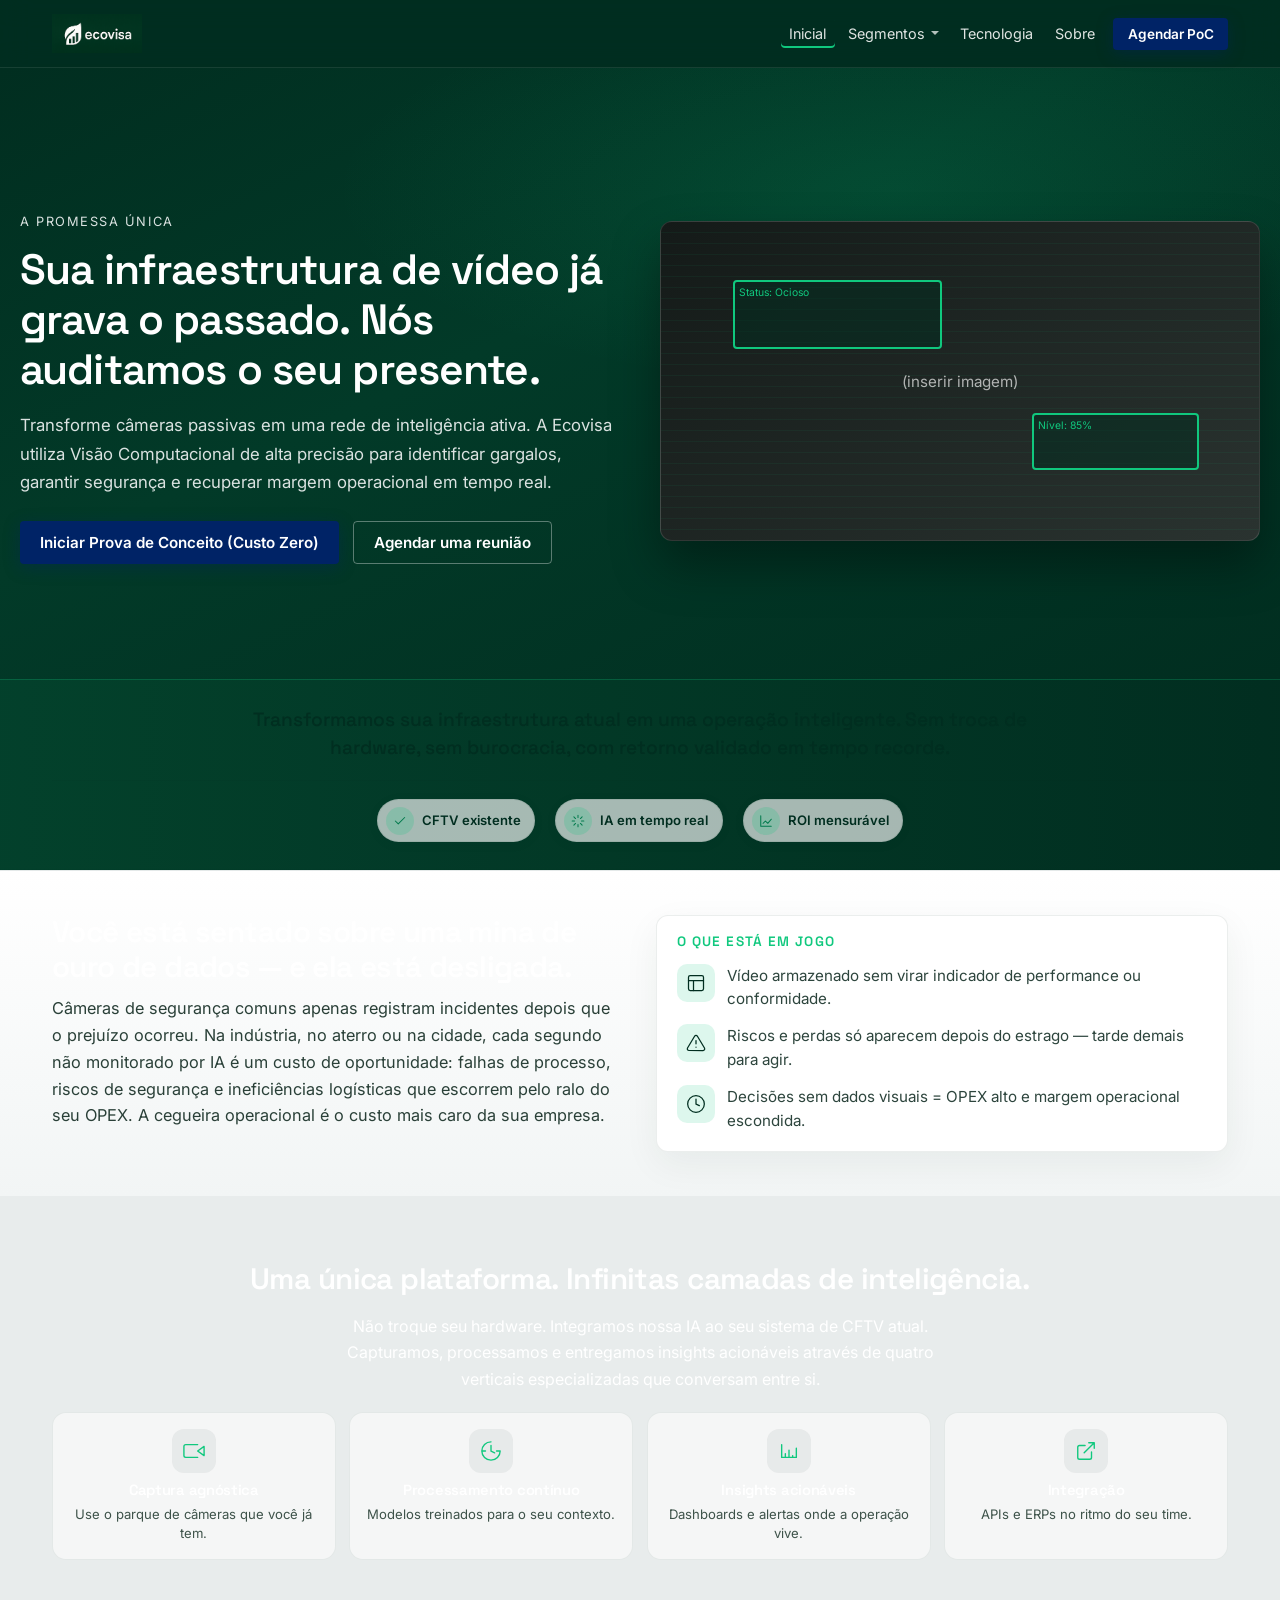
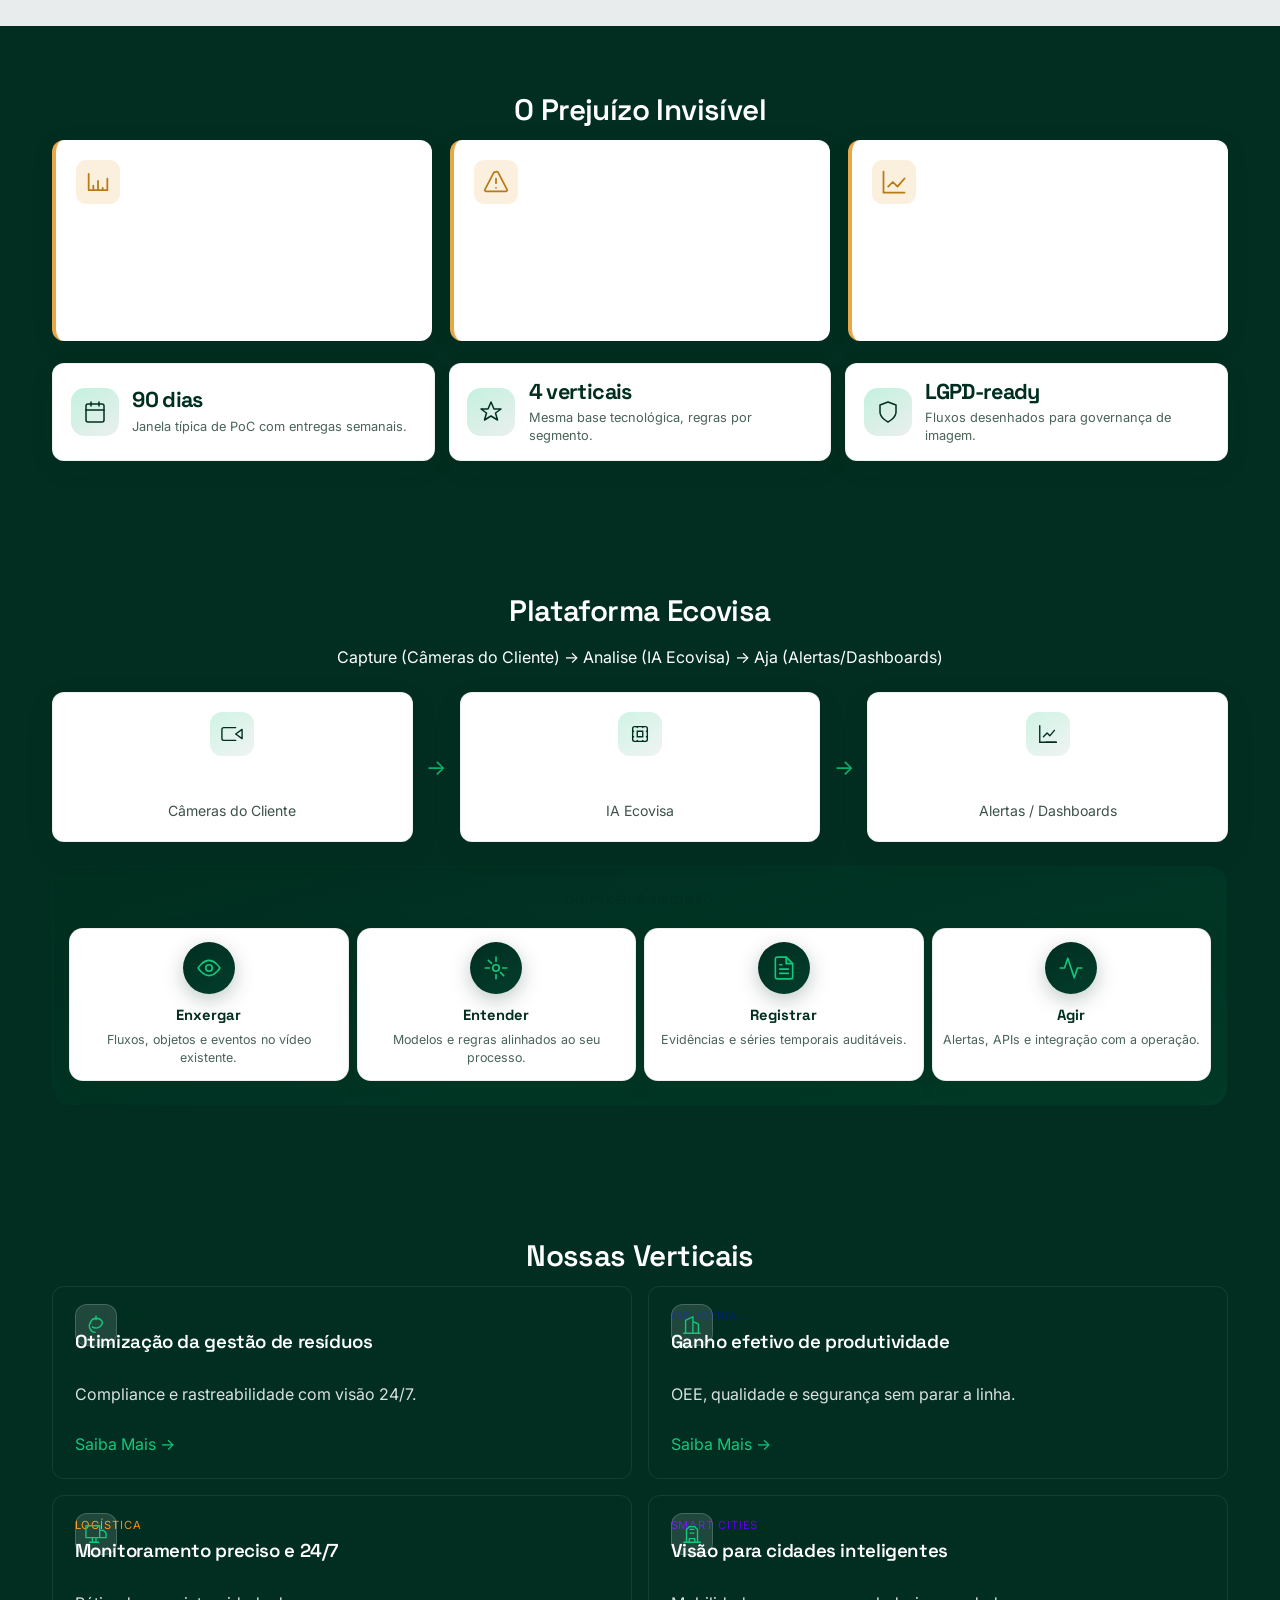
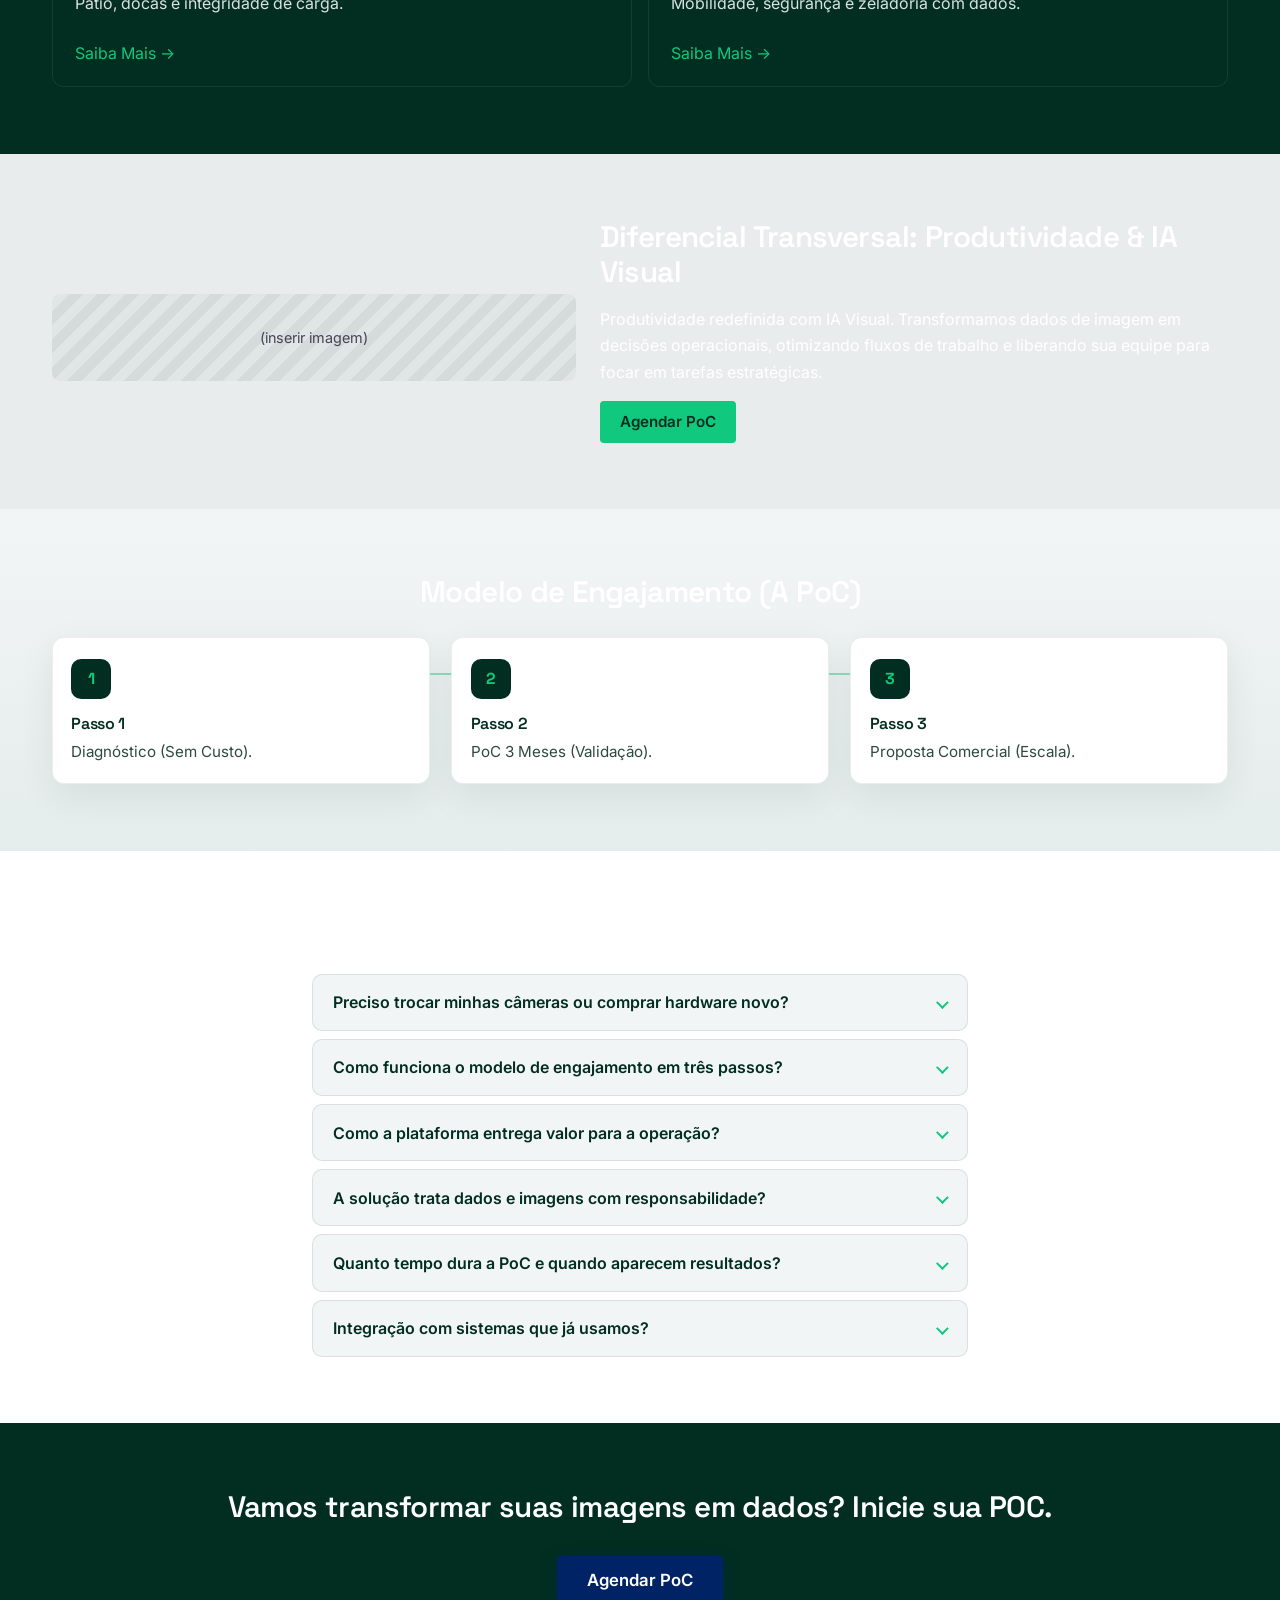
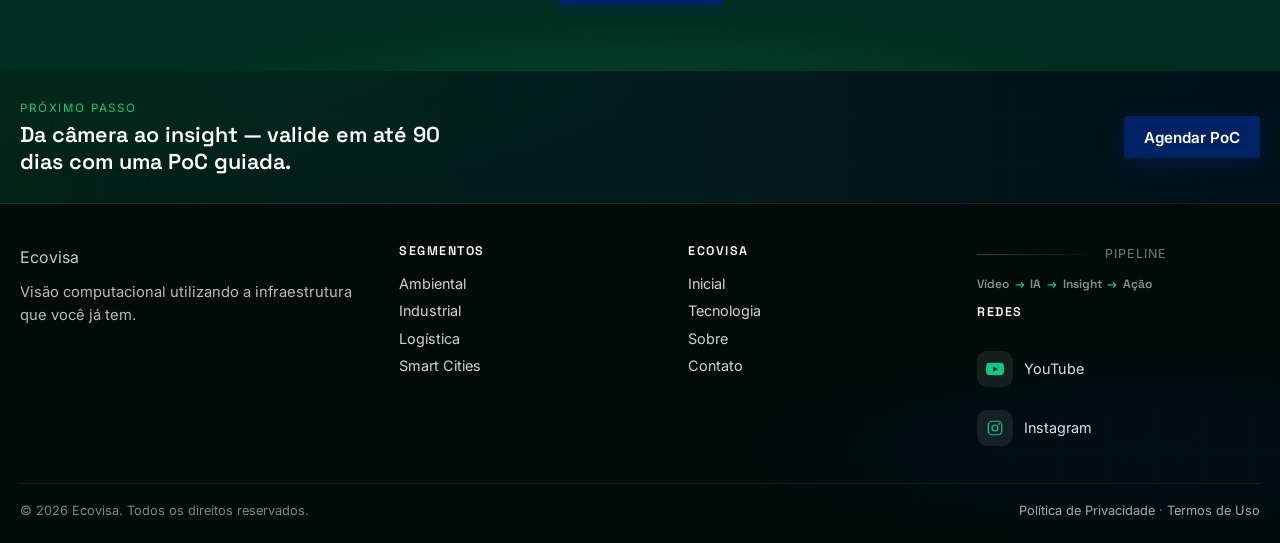
==== commit edb46a7a: "ajustes" ====
--- a/index.html
+++ b/index.html
@@ -18,7 +18,7 @@
       <header class="site-header">
         <div class="inner">
           <a href="#/" class="brand" data-route="" aria-label="Ecovisa — Início">
-            <span class="logo-placeholder" aria-hidden="true">e</span>
+            <img src="imagens/ecovisa%20logo%20horizontal%20fundo%20verde.png" alt="Ecovisa" class="brand-logo" />
           </a>
           <nav class="nav-main" aria-label="Principal">
             <button type="button" class="nav-link" data-route="" data-nav="home">
@@ -1478,16 +1478,6 @@
                     </figure>
                   </div>
                 </article>
-                <article class="module-row module-row--text-only reveal">
-                  <div class="module-row__content">
-                    <span class="module-row__tag">Módulo</span>
-                    <h3>Inspeção de Integridade de Ativos</h3>
-                    <p>
-                      Identificação visual de corrosão, isoladores danificados ou anomalias térmicas
-                      através de câmeras fixas ou drones.
-                    </p>
-                  </div>
-                </article>
               </div>
             </div>
           </section>
@@ -1546,25 +1536,166 @@
         <!-- TECNOLOGIA -->
         <article data-view="tecnologia" hidden>
           <section class="section section--dark">
-            <div class="shell">
-              <p class="kicker">Página 06</p>
-              <h1>Tecnologia</h1>
-            </div>
-          </section>
+            <div class="shell grid-2-asym">
+              <div>
+                <h1>Não é mágica. É visão computacional aplicada ao mundo real.</h1>
+                <p class="hero-lead">
+                  A Ecovisa combina modelos de IA treinados para ambientes operacionais reais com a
+                  infraestrutura de câmeras que você já possui. Sem caixas-pretas. Sem promessas vazias.
+                  Só resultado auditável.
+                </p>
+                <button type="button" class="btn btn-primary" data-route="contato">
+                  Agendar PoC gratuita
+                </button>
+              </div>
+              <div>
+                <div class="img-placeholder">
+                  Visual recomendado: câmera de segurança com linhas de análise, bounding boxes e dados.
+                </div>
+              </div>
+            </div>
+          </section>
+
           <section class="section">
             <div class="shell">
-              <h2>Explicação do “Cérebro” Ecovisa.</h2>
-              <div class="img-placeholder">(inserir imagem)</div>
-              <h2>Solução agnóstica</h2>
-              <p>
-                Solução agnóstica a hardware (funciona com câmeras existentes ou com instalação de
-                câmeras simples), fluxo completo (Capture -&gt; IA -&gt; Insight/API/ERP), e modelo de
-                negócios baseado em PoC de 3 meses.
+              <header class="section-head reveal">
+                <span class="section-head__label">O “Cérebro” Ecovisa</span>
+                <h2>Como a Ecovisa enxerga o que o olho humano não consegue acompanhar</h2>
+              </header>
+              <div class="grid-2-asym">
+                <div>
+                  <p>
+                    Nossa plataforma aplica modelos de visão computacional sobre o fluxo de vídeo em tempo
+                    real. Cada frame é analisado por redes neurais treinadas para detectar padrões operacionais
+                    específicos — um equipamento ocioso, um EPI ausente, um veículo fora de posição, um resíduo
+                    descartado incorretamente. O sistema não assiste ao vídeo: ele lê a operação.
+                  </p>
+                </div>
+                <div class="img-placeholder">
+                  Infográfico “Como a IA Vê”: câmera passiva x câmera + Ecovisa → análise → detecção → ação.
+                </div>
+              </div>
+            </div>
+          </section>
+
+          <section class="section section--tint">
+            <div class="shell">
+              <header class="section-head reveal">
+                <span class="section-head__label">Arquitetura</span>
+                <h2>Da câmera ao dashboard: o fluxo completo</h2>
+              </header>
+              <div class="flow flow--modern" aria-label="Fluxo de captura, análise e ação">
+                <div class="flow-step">
+                  <strong>Câmeras CFTV existentes</strong>
+                </div>
+                <span class="flow-arrow" aria-hidden="true">→</span>
+                <div class="flow-step">
+                  <strong>Captura de stream de vídeo</strong>
+                </div>
+                <span class="flow-arrow" aria-hidden="true">→</span>
+                <div class="flow-step">
+                  <strong>Modelos de IA Ecovisa — inferência em tempo real</strong>
+                </div>
+                <span class="flow-arrow" aria-hidden="true">→</span>
+                <div class="flow-step">
+                  <strong>Motor de regras + alertas configuráveis</strong>
+                </div>
+                <span class="flow-arrow" aria-hidden="true">→</span>
+                <div class="flow-step">
+                  <strong>Dashboard / API / ERP / Webhook</strong>
+                </div>
+              </div>
+              <div class="grid-2-asym" style="margin-top: 1.5rem; gap: 2rem;">
+                <div>
+                  <ul>
+                    <li><strong>Captura:</strong> compatível com qualquer câmera IP ou analógica com conversor. Sem troca de hardware.</li>
+                    <li><strong>Processamento:</strong> modelos treinados por vertical — Ambiental, Industrial, Logística, Smart Cities.</li>
+                    <li><strong>Inferência:</strong> detecção de objetos, classificação de comportamento, contagem e rastreamento de trajetória.</li>
+                    <li><strong>Alertas:</strong> notificações em tempo real via e-mail, SMS, webhook ou painel.</li>
+                    <li><strong>Integração:</strong> saída via API REST (JSON) pronta para conectar ao seu ERP ou sistema de gestão.</li>
+                  </ul>
+                </div>
+                <div class="img-placeholder">
+                  Fluxograma horizontal recomendado: capture → analise → aja.
+                </div>
+              </div>
+            </div>
+          </section>
+
+          <section class="section">
+            <div class="shell grid-2-asym">
+              <div>
+                <header class="section-head reveal">
+                  <span class="section-head__label">Hardware Agnóstico</span>
+                  <h2>Funciona com o que você já tem. Ponto.</h2>
+                </header>
+                <p>
+                  A Ecovisa é agnóstica de hardware. Isso significa que não importa a marca, resolução ou protocolo
+                  das suas câmeras — nossa plataforma se adapta à sua infraestrutura, não o contrário. Instalamos,
+                  calibramos e entregamos inteligência. Você não precisa abrir uma licitação para trocar equipamento.
+                </p>
+              </div>
+              <div class="img-placeholder">
+                Diagrama de compatibilidade: hub Ecovisa conectado a câmeras IP, analógicas, PTZ, NVR legado e nuvem.
+                Se grava vídeo, a Ecovisa analisa.
+              </div>
+            </div>
+          </section>
+
+          <section class="section section--tint">
+            <div class="shell grid-2-asym">
+              <div>
+                <header class="section-head reveal">
+                  <span class="section-head__label">Segurança</span>
+                  <h2>Seus dados ficam onde devem. Protegidos e auditáveis.</h2>
+                </header>
+                <p>
+                  A Ecovisa trata imagens como ativo sensível — porque são. Nossa arquitetura foi desenhada com
+                  privacidade desde o início (privacy by design):
+                </p>
+                <ul>
+                  <li>Processamento local ou em nuvem privada: as imagens não trafegam para servidores terceiros sem sua autorização.</li>
+                  <li>Anonimização de rostos: quando aplicável, faces são desfocadas automaticamente antes de qualquer armazenamento.</li>
+                  <li>Retenção configurável: você define por quanto tempo os frames são retidos — ou se são retidos.</li>
+                  <li>Conformidade LGPD: relatório de impacto disponível para auditorias. Nenhum dado é comercializado.</li>
+                  <li>Acesso com controle por perfil: cada usuário vê apenas o que precisa ver.</li>
+                </ul>
+              </div>
+              <div class="img-placeholder">
+                Trust bar visual: ícones de cadeado, escudo, relógio e anonimização em fundo escuro.
+              </div>
+            </div>
+          </section>
+
+          <section class="section">
+            <div class="shell grid-2-asym">
+              <div>
+                <header class="section-head reveal">
+                  <span class="section-head__label">Integração</span>
+                  <h2>Sua operação já tem sistemas. A Ecovisa fala com eles.</h2>
+                </header>
+                <p>
+                  A plataforma expõe uma API REST documentada com payloads em JSON. Cada evento detectado
+                  — uma não-conformidade, um veículo na doca, um alerta de EPI — pode disparar um webhook,
+                  alimentar um dashboard customizado ou gravar um registro no seu ERP. Integrações já realizadas
+                  com sistemas de gestão industrial, plataformas de BI e sistemas municipais de monitoramento.
+                </p>
+              </div>
+              <div class="img-placeholder">
+                Diagrama de integração: Ecovisa Platform → API REST / JSON → ERP | Dashboard | BI Tool | Webhook.
+              </div>
+            </div>
+          </section>
+
+          <section class="section section--dark">
+            <div class="shell text-center">
+              <h2>A melhor forma de entender a tecnologia é vê-la funcionando na sua operação.</h2>
+              <p class="hero-lead">
+                Em 90 dias de PoC, você valida na prática — com suas câmeras, no seu ambiente, com seus dados.
               </p>
-              <h2>Segurança de Dados e LGPD.</h2>
-              <p>Segurança de Dados e LGPD.</p>
-              <h2>Integração com ERPs/APIs (JSON).</h2>
-              <p>Integração com ERPs/APIs (JSON).</p>
+              <button type="button" class="btn btn-primary" data-route="contato">
+                Agendar PoC gratuita
+              </button>
             </div>
           </section>
         </article>
@@ -1573,7 +1704,6 @@
         <article data-view="sobre" hidden>
           <section class="section section--dark">
             <div class="shell">
-              <p class="kicker">Página 07 — Sobre</p>
               <h1>Ecovisa</h1>
               <p>Missão, Visão e Equipe.</p>
             </div>
@@ -1601,7 +1731,6 @@
         <article data-view="contato" hidden>
           <section class="section section--dark">
             <div class="shell">
-              <p class="kicker">Página 08 — Contato / Landing Page de PoC</p>
               <h1>Agendar PoC</h1>
               <p>Preencha os campos abaixo para entrarmos em contato.</p>
             </div>
@@ -1648,18 +1777,11 @@
         <div class="shell site-footer__main">
           <div class="site-footer__brand">
             <div style="display: flex; align-items: center; gap: 0.65rem">
-              <span class="logo-placeholder" aria-hidden="true">e</span>
+              <span class="logo-placeholder" aria-hidden="true">Ecovisa</span>
             </div>
             <p class="site-footer__brand-tag">
-              Visão computacional sobre a infraestrutura que você já tem — ambiental, industrial,
-              logística e cidades.
+              Visão computacional utilizando a infraestrutura que você já tem.
             </p>
-            <div class="site-footer__vert-pills" aria-hidden="true">
-              <span class="site-footer__pill site-footer__pill--a">Ambiental</span>
-              <span class="site-footer__pill site-footer__pill--i">Industrial</span>
-              <span class="site-footer__pill site-footer__pill--l">Logística</span>
-              <span class="site-footer__pill site-footer__pill--s">Smart Cities</span>
-            </div>
           </div>
 
           <nav class="site-footer__nav" aria-label="Segmentos">
--- a/css/styles.css
+++ b/css/styles.css
@@ -45,8 +45,8 @@
   font-family: var(--font-body);
   font-size: 1rem;
   line-height: 1.65;
-  color: var(--green-chumbo);
-  background: var(--ice);
+  color: var(--pure-white);
+  background: var(--green-chumbo);
   -webkit-font-smoothing: antialiased;
   -moz-osx-font-smoothing: grayscale;
 }
@@ -149,18 +149,11 @@
   opacity: 0.92;
 }
 
-.logo-placeholder {
-  width: 40px;
-  height: 40px;
-  background: var(--green-chumbo);
-  border: 2px solid rgba(255, 255, 255, 0.25);
-  border-radius: 6px;
-  display: grid;
-  place-items: center;
-  color: var(--pure-white);
-  font-size: 1.35rem;
-  font-weight: 700;
-  line-height: 1;
+.brand-logo {
+  display: block;
+  max-height: 2.4rem;
+  width: auto;
+  object-fit: contain;
 }
 
 .nav-main {
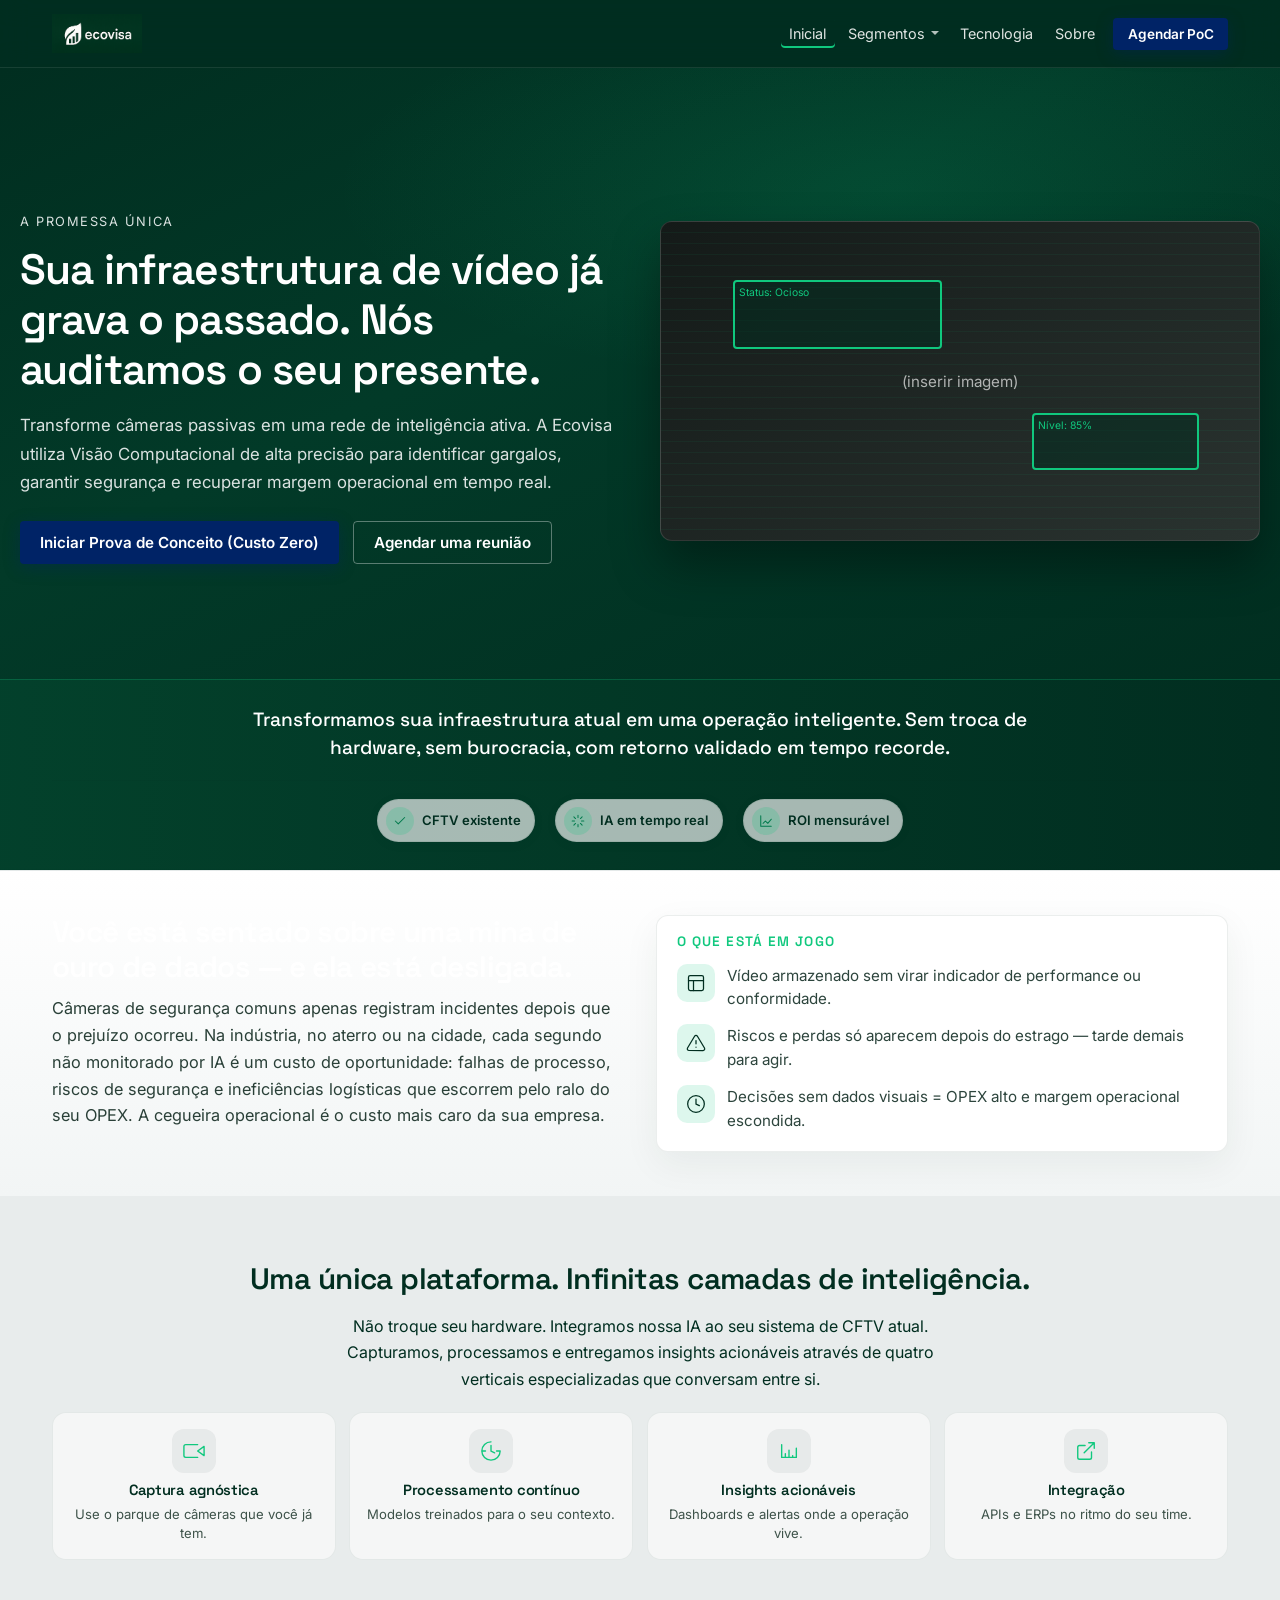
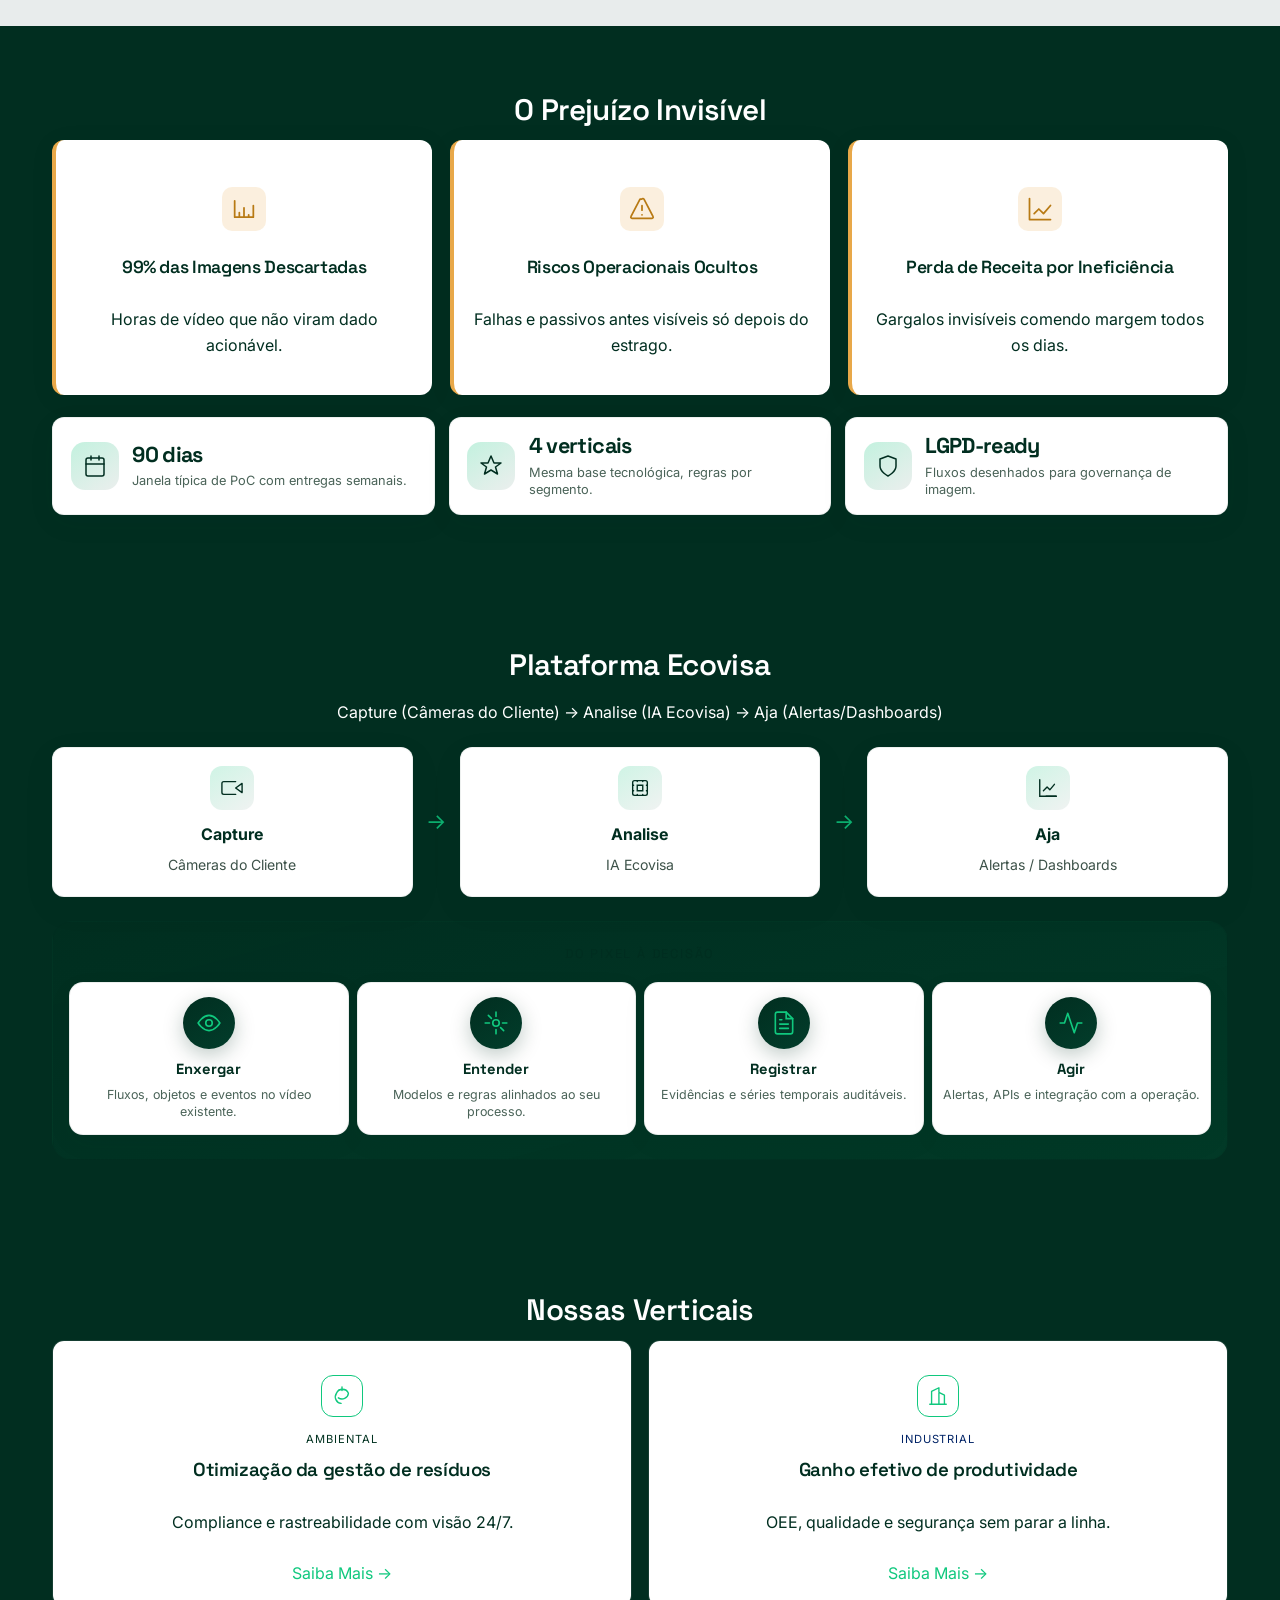
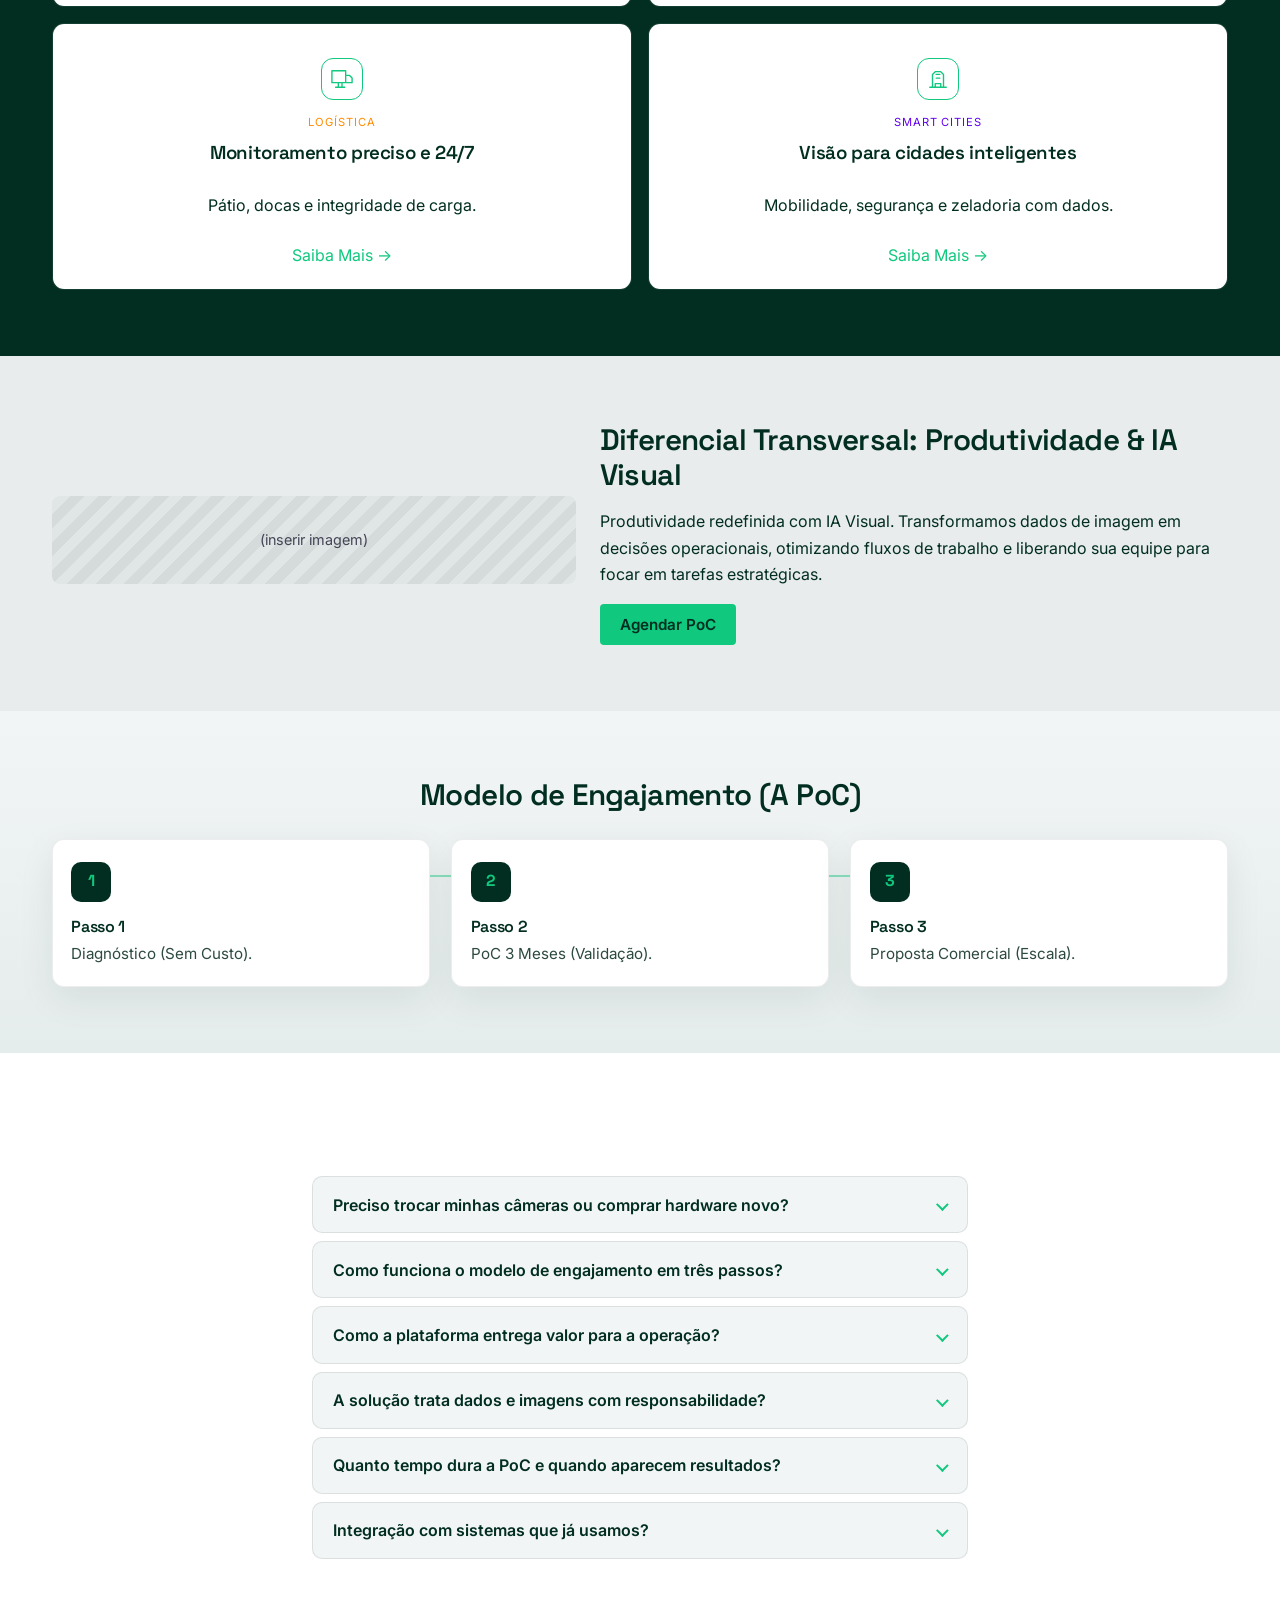
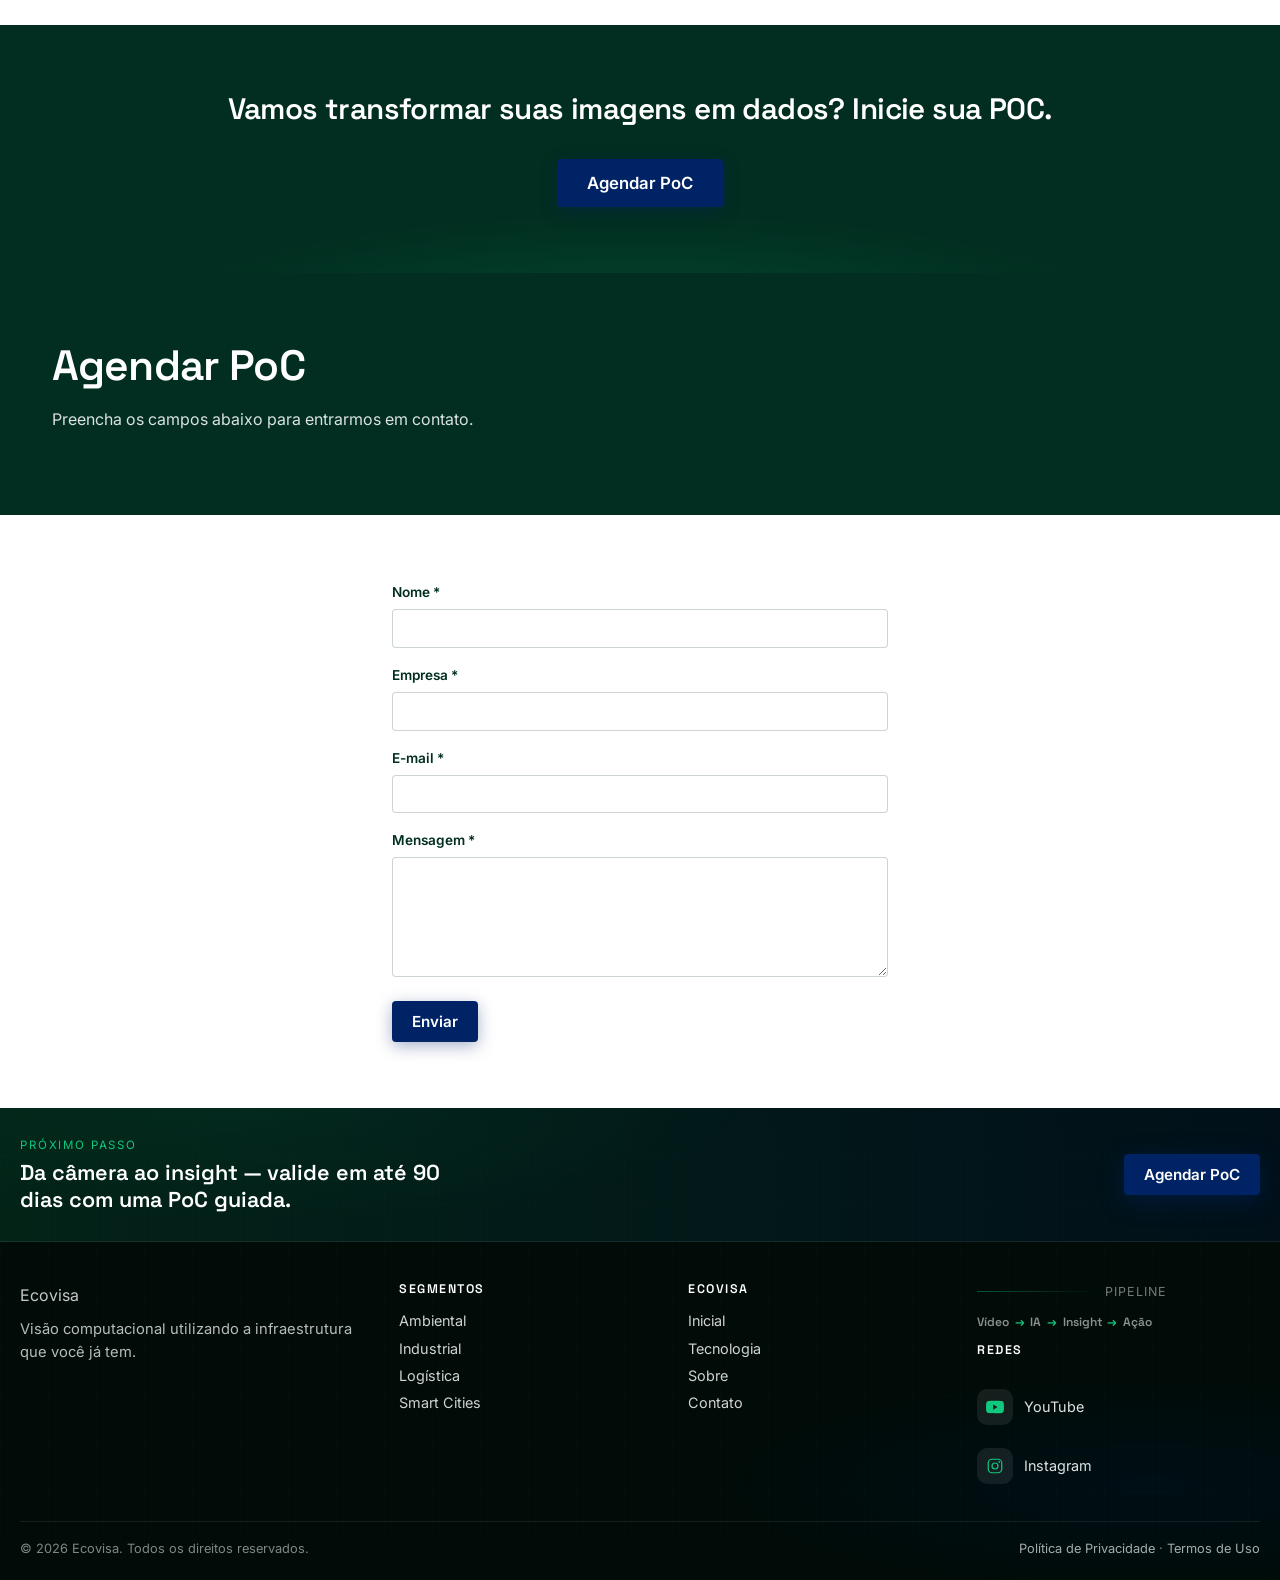
==== commit b2904515: "fixed colors and alignents for some cards and contact form" ====
--- a/index.html
+++ b/index.html
@@ -410,8 +410,8 @@
                       </svg>
                     </span>
                     <span class="badge-v">Ambiental</span>
-                    <h3>Otimização da gestão de resíduos</h3>
-                    <p>Compliance e rastreabilidade com visão 24/7.</p>
+                    <h3 class="text">Otimização da gestão de resíduos</h3>
+                    <p class="text">Compliance e rastreabilidade com visão 24/7.</p>
                     <span style="color: var(--verde-esmeralda); margin-top: 0.5rem">Saiba Mais →</span>
                   </div>
                 </button>
@@ -424,8 +424,8 @@
                       </svg>
                     </span>
                     <span class="badge-v">Industrial</span>
-                    <h3>Ganho efetivo de produtividade</h3>
-                    <p>OEE, qualidade e segurança sem parar a linha.</p>
+                    <h3 class="text">Ganho efetivo de produtividade</h3>
+                    <p class="text">OEE, qualidade e segurança sem parar a linha.</p>
                     <span style="color: var(--verde-esmeralda); margin-top: 0.5rem">Saiba Mais →</span>
                   </div>
                 </button>
@@ -438,8 +438,8 @@
                       </svg>
                     </span>
                     <span class="badge-v">Logística</span>
-                    <h3>Monitoramento preciso e 24/7</h3>
-                    <p>Pátio, docas e integridade de carga.</p>
+                    <h3 class="text">Monitoramento preciso e 24/7</h3>
+                    <p class="text">Pátio, docas e integridade de carga.</p>
                     <span style="color: var(--verde-esmeralda); margin-top: 0.5rem">Saiba Mais →</span>
                   </div>
                 </button>
@@ -452,8 +452,8 @@
                       </svg>
                     </span>
                     <span class="badge-v">Smart Cities</span>
-                    <h3>Visão para cidades inteligentes</h3>
-                    <p>Mobilidade, segurança e zeladoria com dados.</p>
+                    <h3 class="text">Visão para cidades inteligentes</h3>
+                    <p class="text">Mobilidade, segurança e zeladoria com dados.</p>
                     <span style="color: var(--verde-esmeralda); margin-top: 0.5rem">Saiba Mais →</span>
                   </div>
                 </button>
@@ -1728,14 +1728,14 @@
         </article>
 
         <!-- CONTATO / PoC -->
-        <article data-view="contato" hidden>
+        <article data-view="contato" class="form-contato" hidden>
           <section class="section section--dark">
             <div class="shell">
               <h1>Agendar PoC</h1>
               <p>Preencha os campos abaixo para entrarmos em contato.</p>
             </div>
           </section>
-          <section class="section">
+          <section class="section form">
             <div class="shell">
               <form id="form-contato" class="form" novalidate>
                 <div id="form-feedback" class="form-msg" role="status"></div>
--- a/css/styles.css
+++ b/css/styles.css
@@ -335,6 +335,7 @@
 
 .section--muted {
   background: #e8ecec;
+  color: var(--green-chumbo);
 }
 
 .section--vertical {
@@ -442,7 +443,7 @@
   font-size: clamp(1rem, 2.4vw, 1.2rem);
   font-weight: 500;
   line-height: 1.45;
-  color: var(--green-chumbo);
+  color: var(--pure-white);
   max-width: 52rem;
   margin-inline: auto;
 }
@@ -565,6 +566,9 @@
   transition:
     transform 0.35s var(--ease-out),
     box-shadow 0.35s var(--ease-out);
+  display: flex;
+  flex-direction: column;
+  align-items: center;
 }
 
 .card-pain:hover {
@@ -574,6 +578,11 @@
 
 .card-pain h3 {
   font-size: 1.1rem;
+  color: var(--green-chumbo);
+}
+
+.card-pain p {
+  color: var(--green-chumbo);
 }
 
 .icon-line {
@@ -584,7 +593,7 @@
   color: #b87a14;
   display: grid;
   place-items: center;
-  margin-bottom: 0.65rem;
+  margin: 1.65rem 0;
 }
 
 .flow {
@@ -665,8 +674,6 @@
 }
 
 .vert-card .bg {
-  position: absolute;
-  inset: 0;
   background-size: cover;
   background-position: center;
   opacity: 0.35;
@@ -674,28 +681,30 @@
 }
 
 .vert-card .content {
-  position: relative;
   z-index: 1;
   padding: 1.25rem 1.35rem;
   height: 100%;
   display: flex;
   flex-direction: column;
   justify-content: flex-end;
-  background: linear-gradient(180deg, transparent 0%, rgba(1, 46, 32, 0.95) 100%);
+  align-items: center;
+  background: var(--pure-white);
+}
+
+.vert-card .content .text {
+  color: var(--green-chumbo);
 }
 
 .vert-card__ico {
-  position: absolute;
-  top: 1.1rem;
-  left: 1.35rem;
   width: 42px;
   height: 42px;
   border-radius: 12px;
   display: grid;
   place-items: center;
   background: rgba(255, 255, 255, 0.12);
-  border: 1px solid rgba(255, 255, 255, 0.18);
-  color: var(--verde-esmeralda);
+  border: 1px solid var(--verde-esmeralda);
+  color: var(--verde-esmeralda) !important;
+  margin: 0.85rem 0.25rem;
 }
 
 .vert-card__ico svg {
@@ -737,11 +746,12 @@
   text-transform: uppercase;
   letter-spacing: 0.08em;
   color: var(--vc);
-  margin-bottom: 0.35rem;
+  margin-bottom: 0.65rem;
 }
 
 .section--poc {
   background: linear-gradient(180deg, var(--ice) 0%, #e5ecec 100%);
+  color: var(--green-chumbo)
 }
 
 .timeline-pro {
@@ -1353,6 +1363,7 @@
 .flow-step strong {
   display: block;
   margin-bottom: 0.25rem;
+  color: var(--green-chumbo);
 }
 
 .flow-step span {
@@ -1710,3 +1721,25 @@
   clip: rect(0, 0, 0, 0);
   border: 0;
 }
+
+.form-contato {
+  display: flex;
+  flex-direction: column;
+  align-items: stretch;
+  background: white;
+}
+
+.form-contato section.form {
+  align-self: center;
+  min-width: 560px;
+}
+
+@media (max-width: 560px) {
+  .form-contato section.form {
+    min-width: 200px;
+  }
+}
+
+.form-contato label {
+  color: var(--green-chumbo);
+}
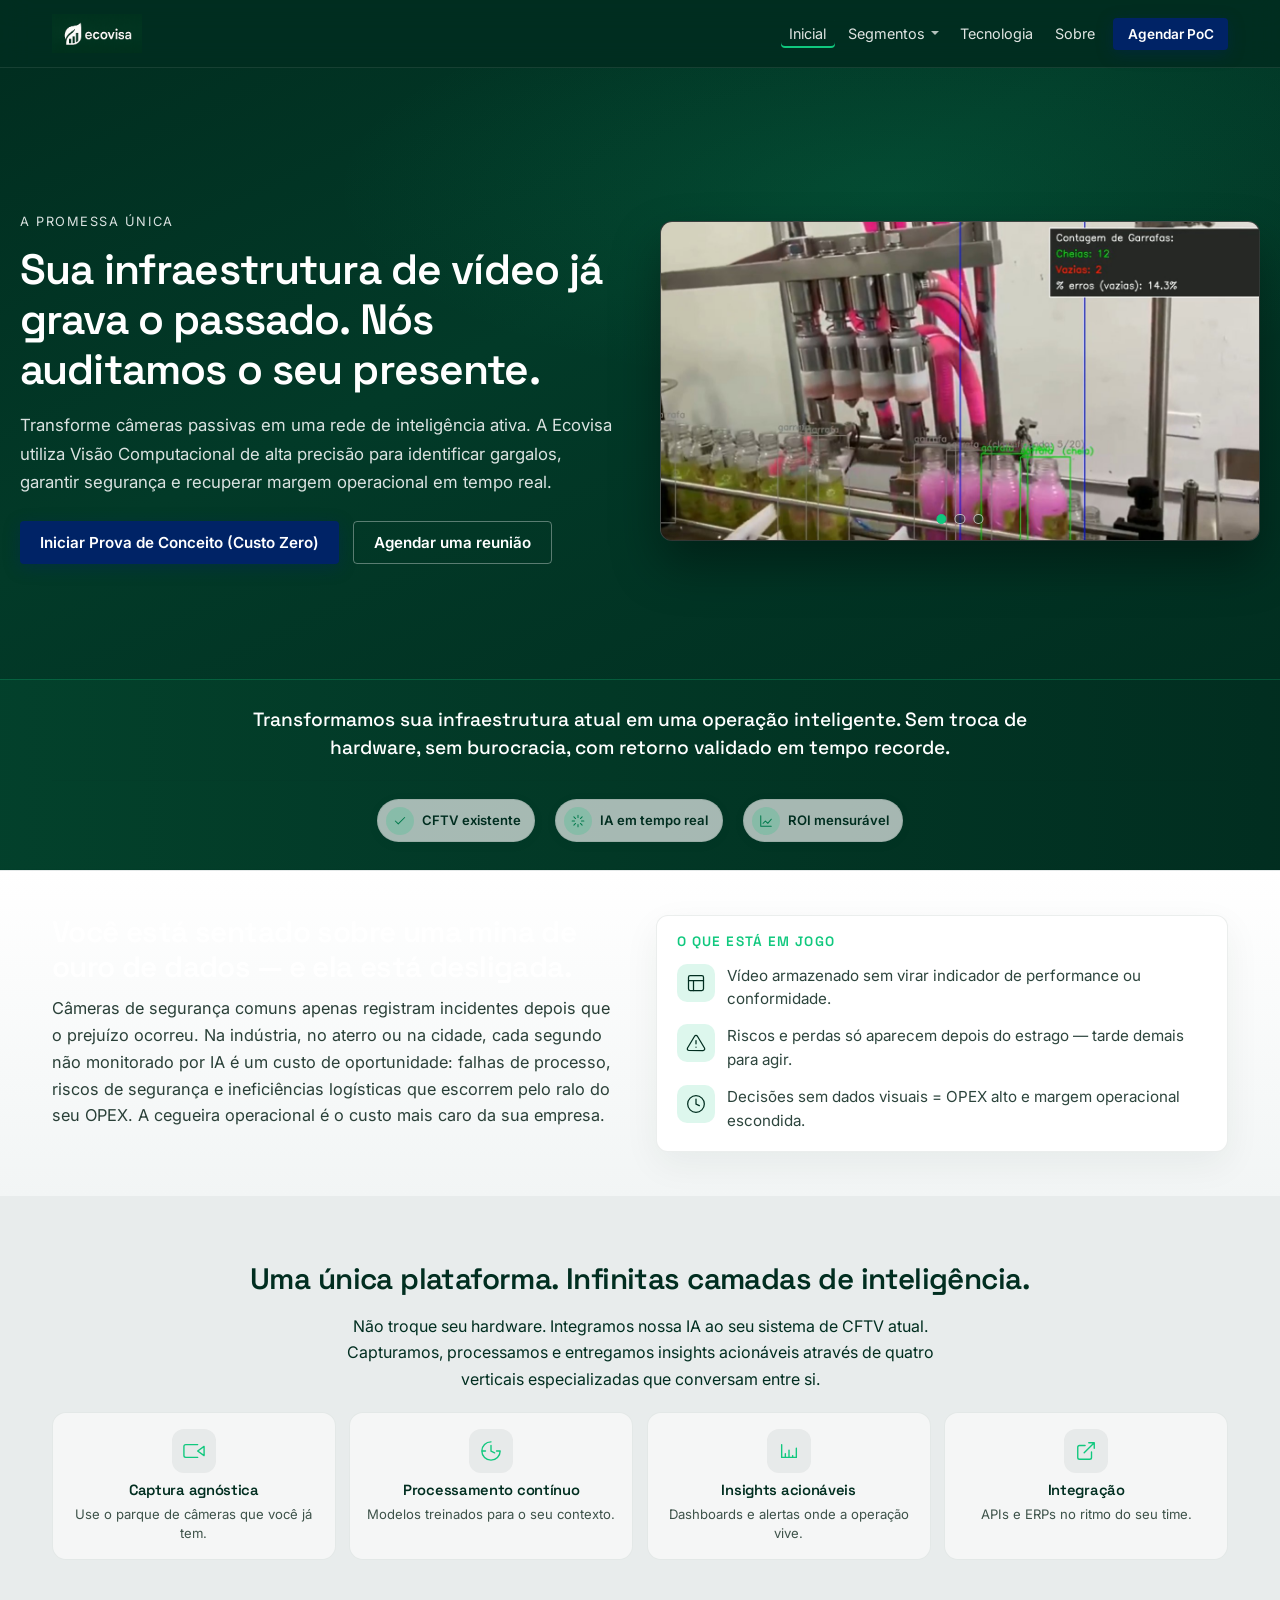
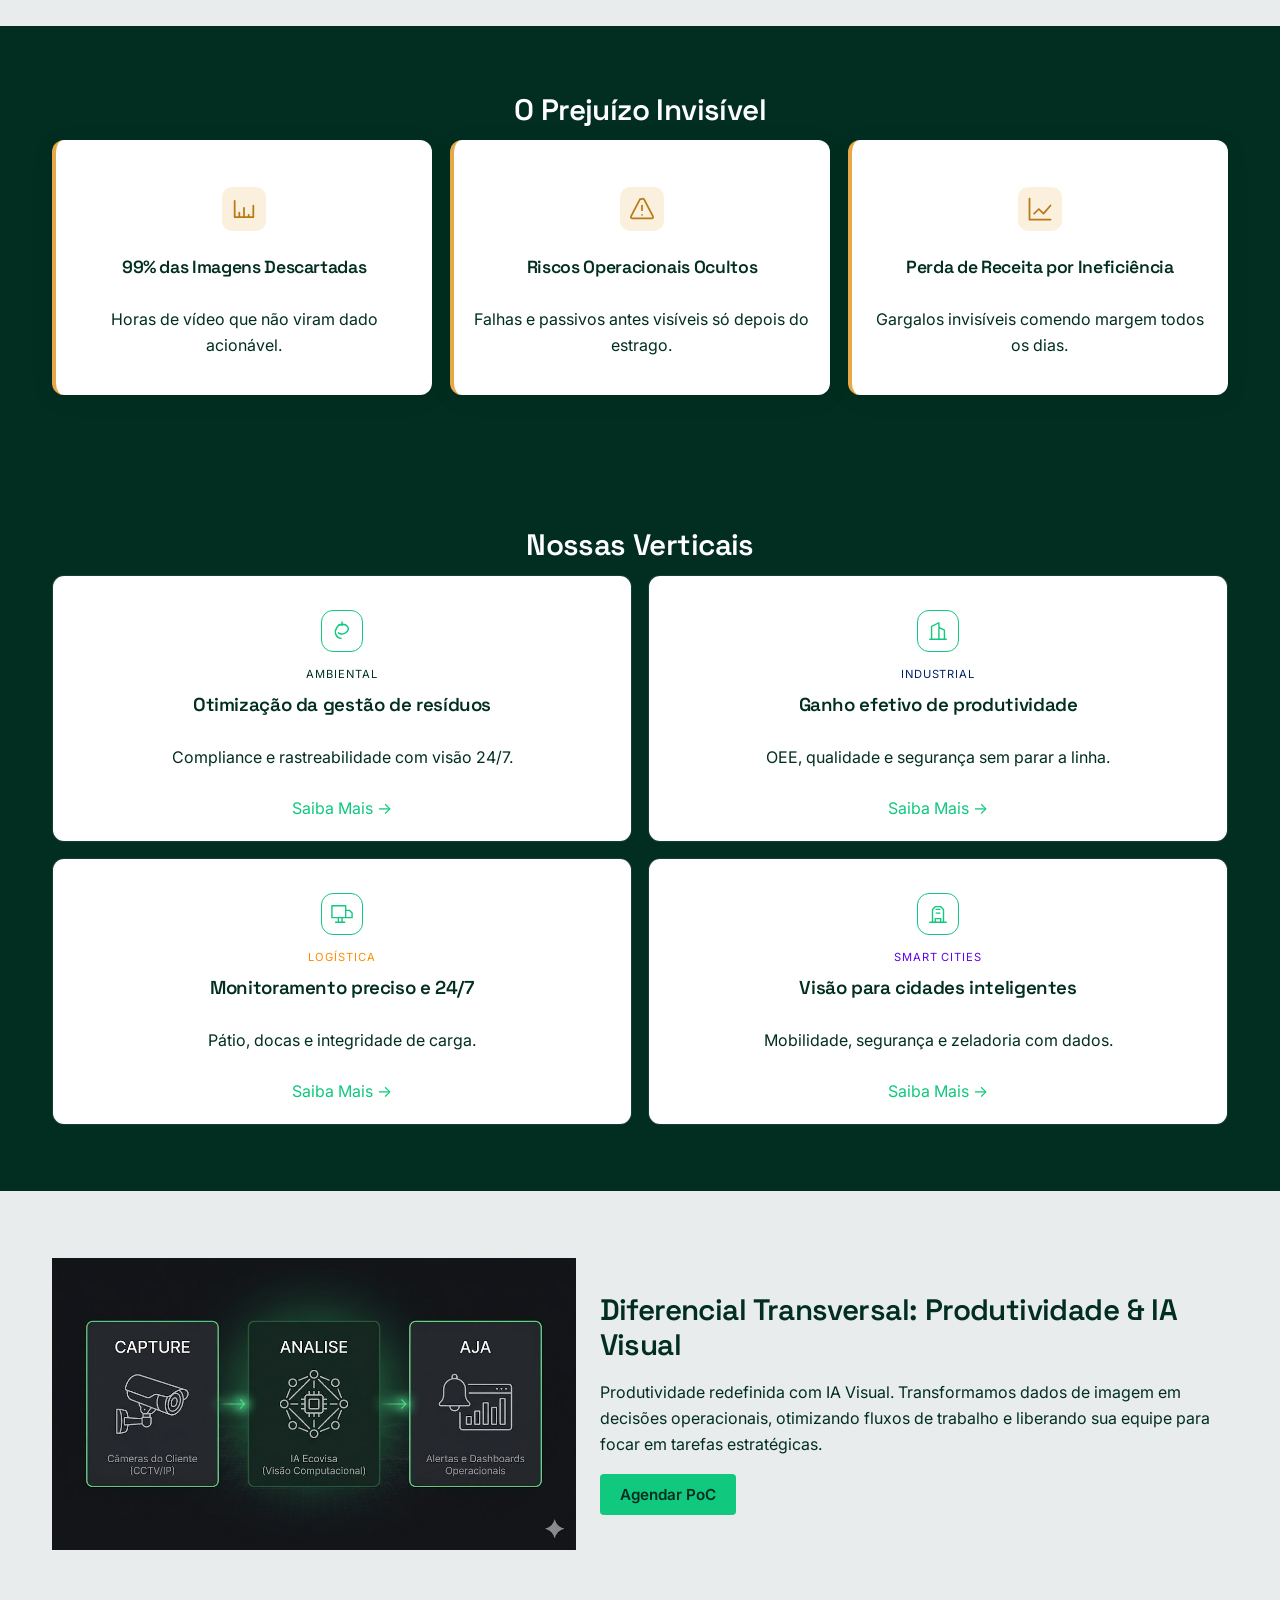
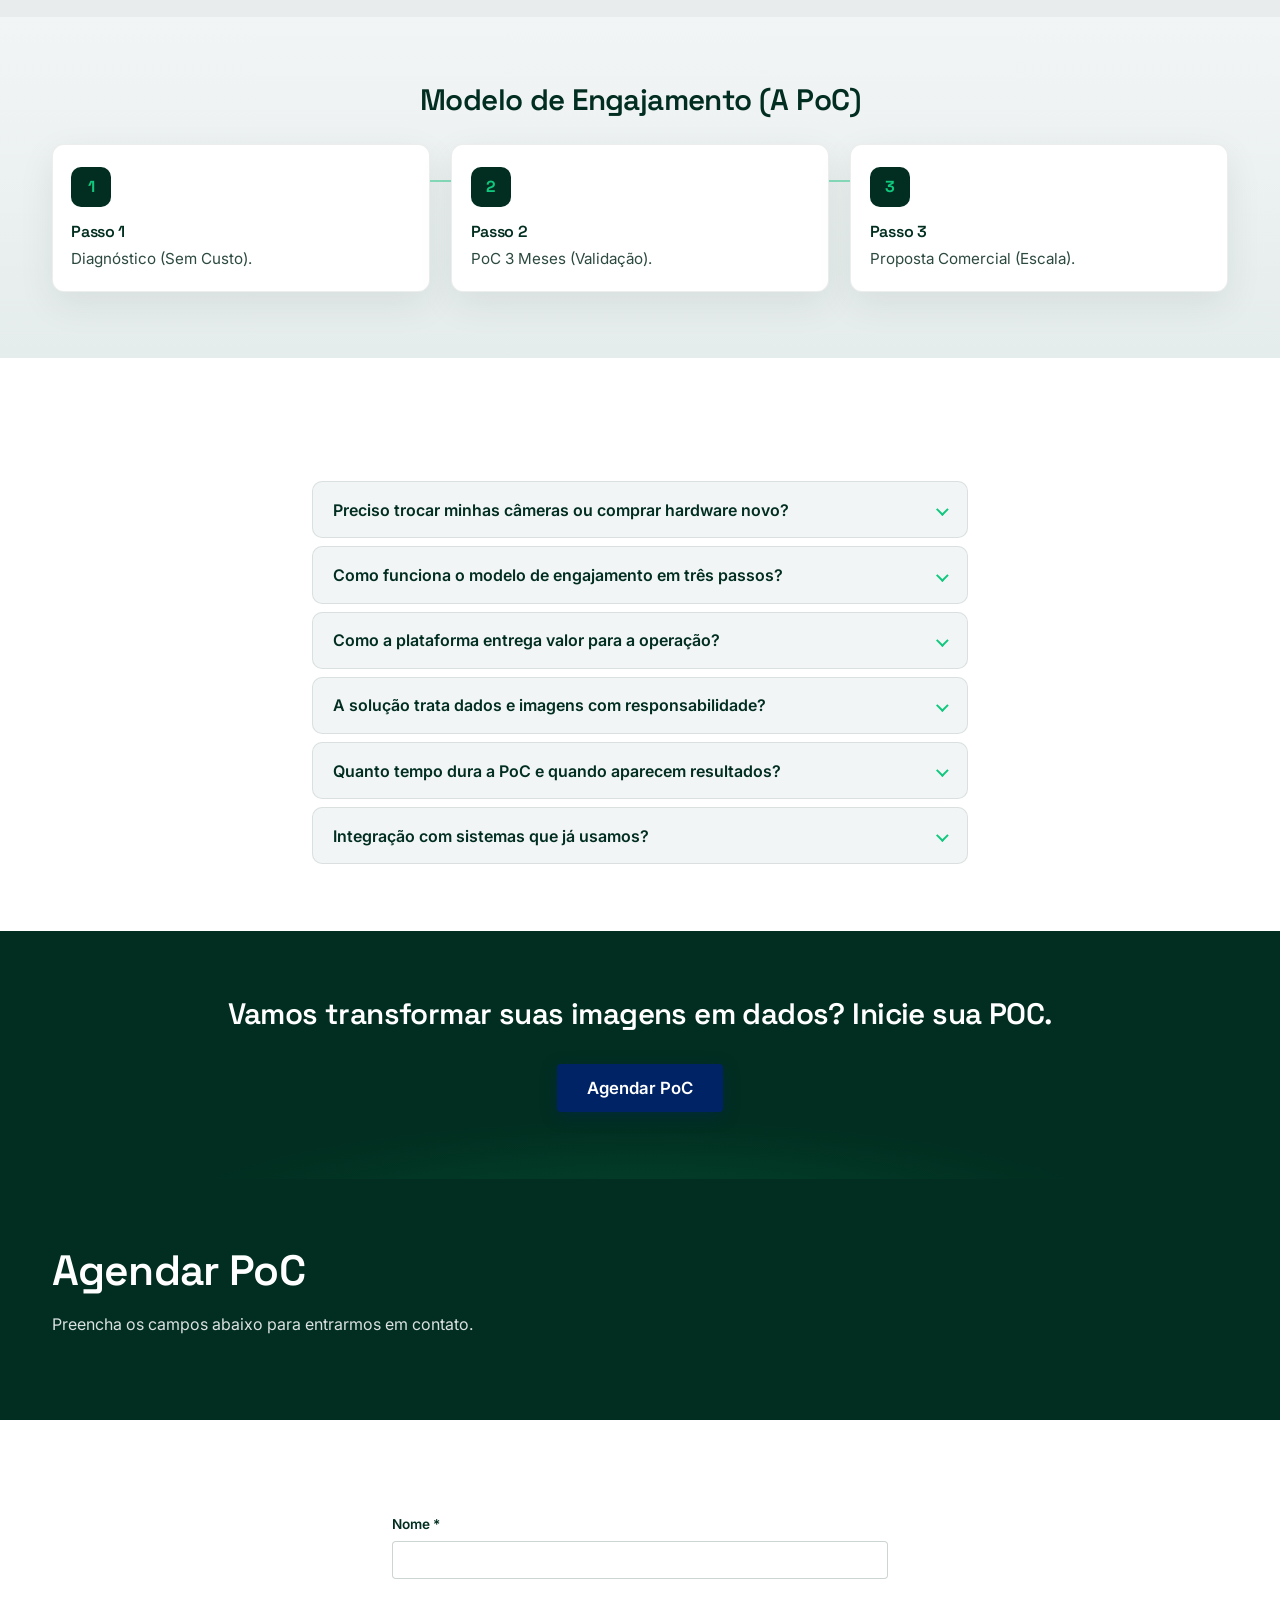
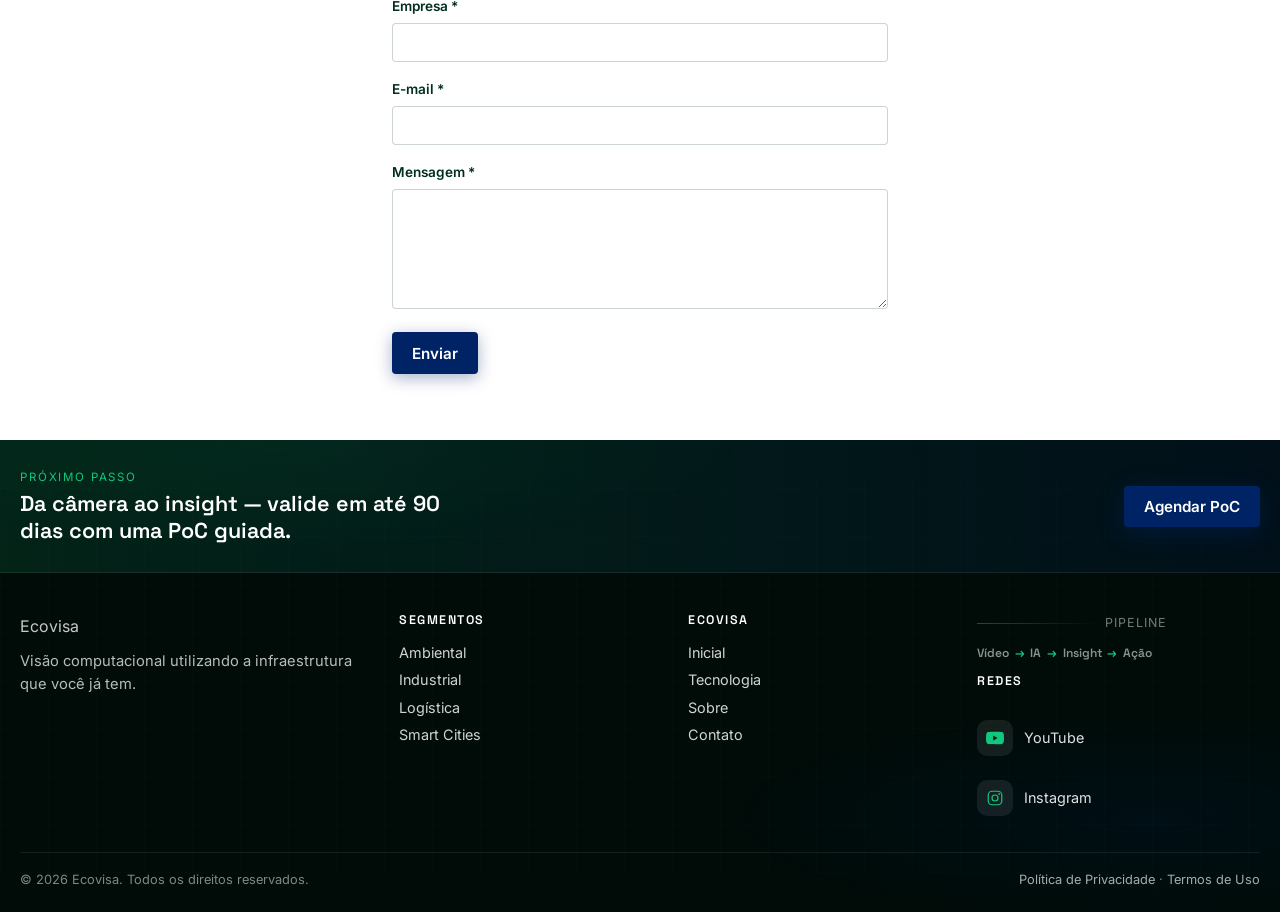
==== commit f48be8a0: "added carrousel, IA image and removed some sections" ====
--- a/index.html
+++ b/index.html
@@ -101,11 +101,29 @@
                   </button>
                 </div>
               </div>
-              <div class="hero-visual" aria-label="Visual do hero (vídeo em loop sugerido no wireframe)">
+
+              <div class="hero-visual" aria-label="Demonstrações de visão computacional da Ecovisa">
+                <div class="hero-carousel">
+                  <div class="hero-slide active">
+                    <img src="imagens/hero/garrafas.jpg" alt="Contagem de garrafas com visão computacional" />
+                  </div>
+
+                  <div class="hero-slide">
+                    <img src="imagens/hero/esteira.jpg" alt="Monitoramento de esteira e coleta com visão computacional" />
+                  </div>
+
+                  <div class="hero-slide">
+                    <img src="imagens/hero/transbordo.jpg" alt="Monitoramento de transbordo e área de risco com visão computacional" />
+                  </div>
+                </div>
+
                 <span class="scan-line"></span>
-                <span class="bb-box">Status: Ocioso</span>
-                <span class="bb-box">Nível: 85%</span>
-                <div class="placeholder-label">(inserir imagem)</div>
+
+                <div class="hero-dots" aria-label="Navegação do carrossel">
+                  <button type="button" class="active" aria-label="Imagem 1"></button>
+                  <button type="button" aria-label="Imagem 2"></button>
+                  <button type="button" aria-label="Imagem 3"></button>
+                </div>
               </div>
             </div>
           </section>
@@ -270,6 +288,8 @@
                   <p>Gargalos invisíveis comendo margem todos os dias.</p>
                 </div>
               </div>
+
+              <!-- 
               <div class="home-stats" aria-label="Indicadores da proposta Ecovisa">
                 <div class="home-stat">
                   <div class="home-stat__ico" aria-hidden="true">
@@ -305,10 +325,11 @@
                     <span class="home-stat__lbl">Fluxos desenhados para governança de imagem.</span>
                   </div>
                 </div>
-              </div>
-            </div>
-          </section>
-
+              </div> -->
+            </div>
+          </section>
+
+          <!--
           <section class="section">
             <div class="shell text-center">
               <h2>Plataforma Ecovisa</h2>
@@ -395,6 +416,7 @@
               </div>
             </div>
           </section>
+          -->
 
           <section class="section section--dark">
             <div class="shell">
@@ -465,7 +487,12 @@
             <div class="shell">
               <div class="grid-2-asym">
                 <div>
-                  <div class="img-placeholder">(inserir imagem)</div>
+                  <div class="feature-visual">
+                    <img
+                      src="imagens/capture-analise-aja.jpg"
+                      alt="Monitoramento operacional com IA visual"
+                    />
+                  </div>
                 </div>
                 <div>
                   <h2>Diferencial Transversal: Produtividade &amp; IA Visual</h2>
@@ -1735,6 +1762,7 @@
               <p>Preencha os campos abaixo para entrarmos em contato.</p>
             </div>
           </section>
+          ashfashjf
           <section class="section form">
             <div class="shell">
               <form id="form-contato" class="form" novalidate>
--- a/css/styles.css
+++ b/css/styles.css
@@ -1742,4 +1742,54 @@
 
 .form-contato label {
   color: var(--green-chumbo);
+}
+
+.hero-carousel {
+  position: absolute;
+  inset: 0;
+}
+
+.hero-slide {
+  position: absolute;
+  inset: 0;
+  opacity: 0;
+  transform: scale(1.03);
+  transition: opacity 900ms ease, transform 1800ms ease;
+}
+
+.hero-slide.active {
+  opacity: 1;
+  transform: scale(1);
+  z-index: 1;
+}
+
+.hero-slide img {
+  width: 100%;
+  height: 100%;
+  object-fit: cover;
+}
+
+.hero-dots {
+  position: absolute;
+  z-index: 5;
+  left: 50%;
+  bottom: 1rem;
+  transform: translateX(-50%);
+  display: flex;
+  gap: 0.5rem;
+}
+
+.hero-dots button {
+  width: 0.65rem;
+  height: 0.65rem;
+  border-radius: 999px;
+  border: 1px solid rgba(255, 255, 255, 0.65);
+  background: rgba(1, 46, 32, 0.45);
+  cursor: pointer;
+  padding: 0;
+}
+
+.hero-dots button.active {
+  background: var(--verde-esmeralda);
+  border-color: var(--verde-esmeralda);
 }
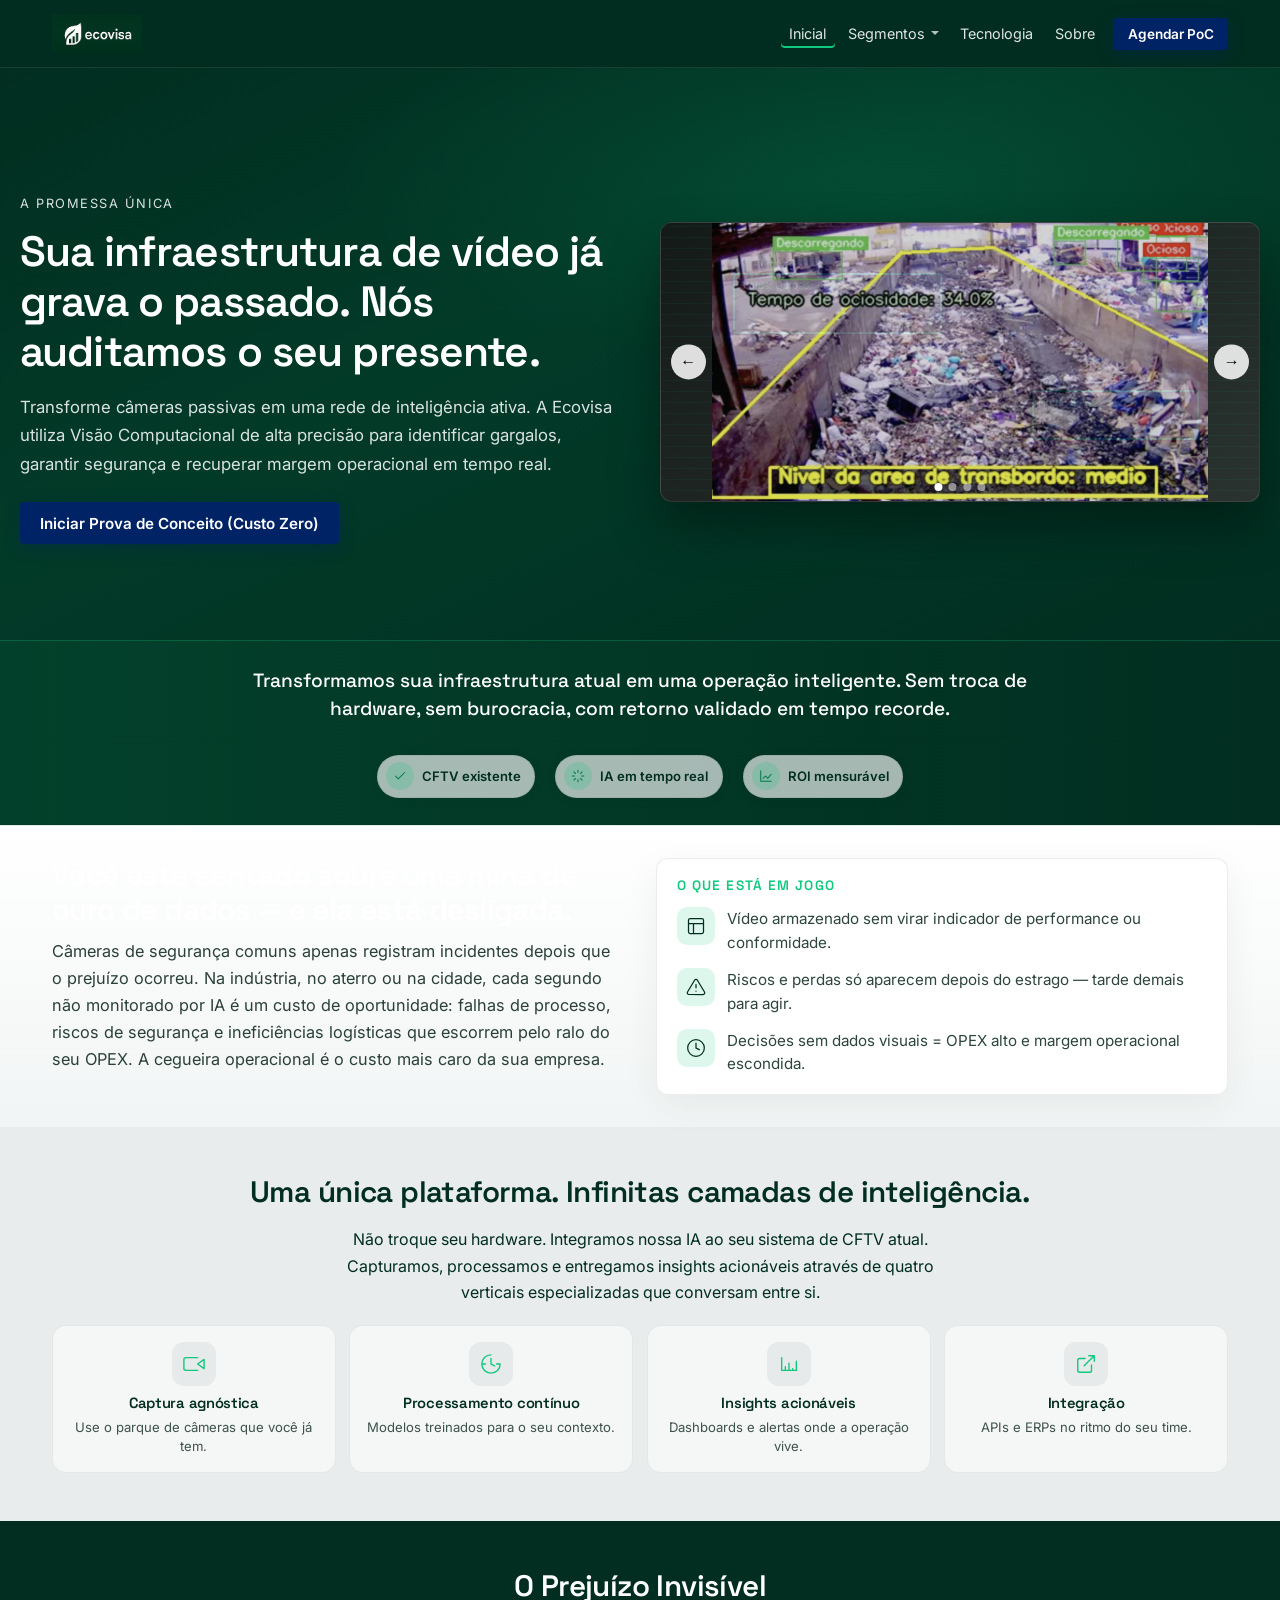
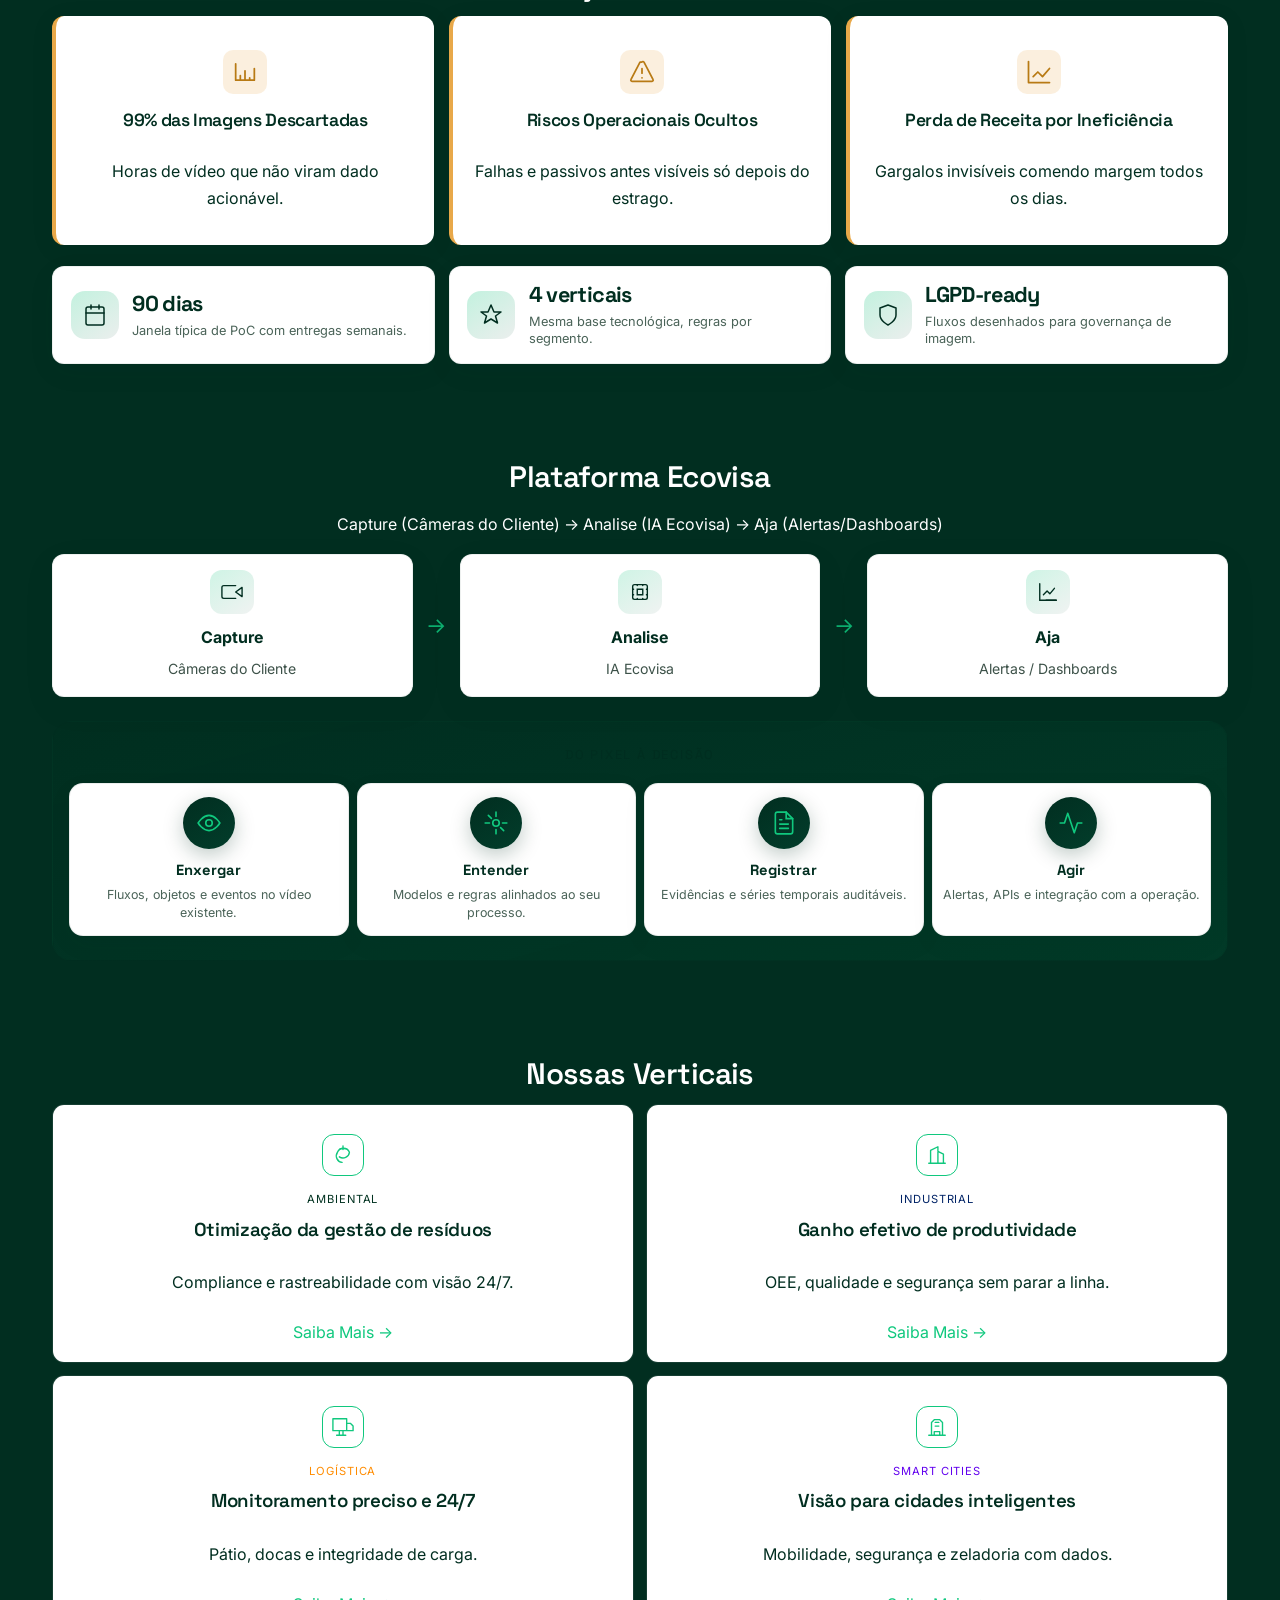
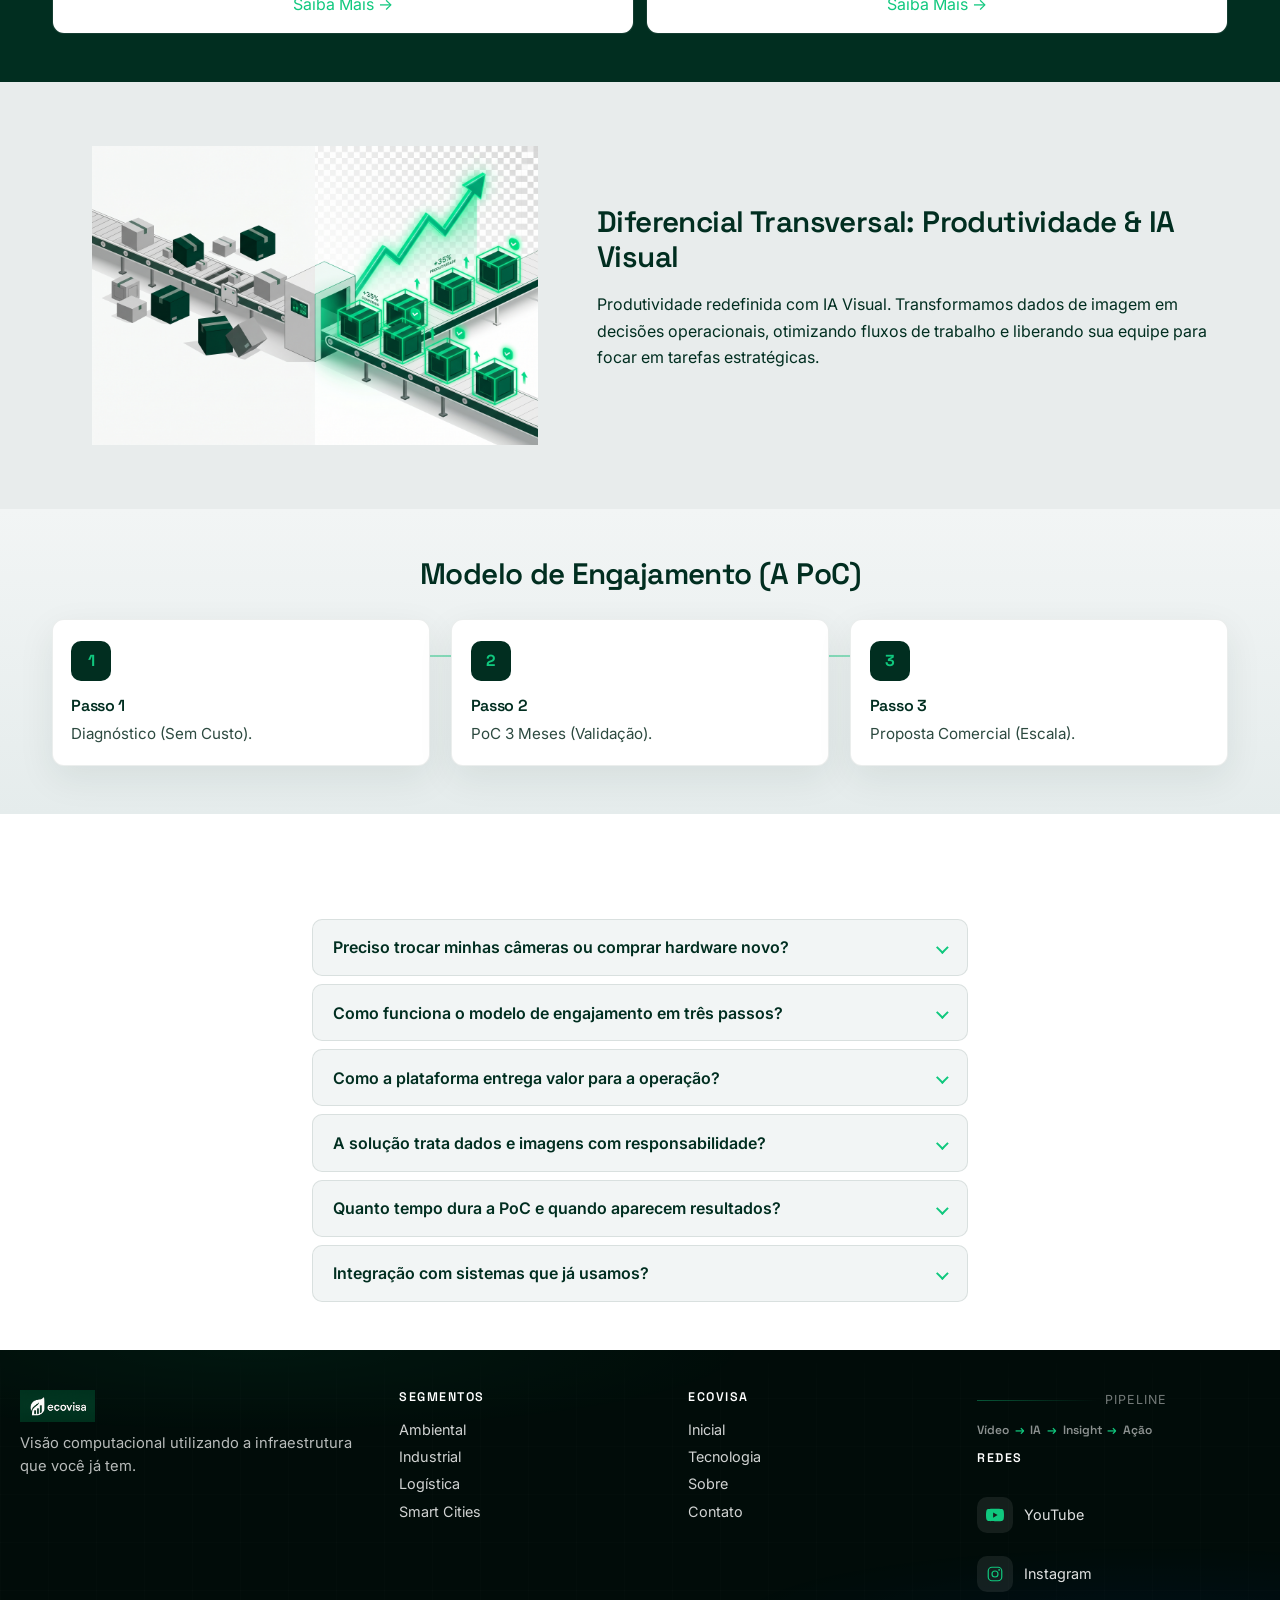
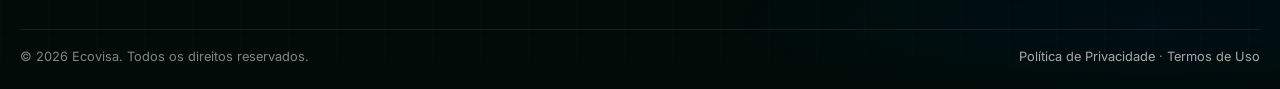
==== commit 4c97e66a: "novo site - aguardando revisao deme e iuri" ====
--- a/index.html
+++ b/index.html
@@ -96,33 +96,35 @@
                   <button type="button" class="btn btn-primary" data-route="contato">
                     Iniciar Prova de Conceito (Custo Zero)
                   </button>
-                  <button type="button" class="btn btn-secondary" data-route="contato">
-                    Agendar uma reunião
-                  </button>
-                </div>
-              </div>
-
-              <div class="hero-visual" aria-label="Demonstrações de visão computacional da Ecovisa">
-                <div class="hero-carousel">
-                  <div class="hero-slide active">
-                    <img src="imagens/hero/garrafas.jpg" alt="Contagem de garrafas com visão computacional" />
-                  </div>
-
-                  <div class="hero-slide">
-                    <img src="imagens/hero/esteira.jpg" alt="Monitoramento de esteira e coleta com visão computacional" />
-                  </div>
-
-                  <div class="hero-slide">
-                    <img src="imagens/hero/transbordo.jpg" alt="Monitoramento de transbordo e área de risco com visão computacional" />
-                  </div>
-                </div>
-
+                </div>
+              </div>
+              <div class="hero-visual" aria-label="Visual do hero (vídeo em loop sugerido no wireframe)">
                 <span class="scan-line"></span>
-
-                <div class="hero-dots" aria-label="Navegação do carrossel">
-                  <button type="button" class="active" aria-label="Imagem 1"></button>
-                  <button type="button" aria-label="Imagem 2"></button>
-                  <button type="button" aria-label="Imagem 3"></button>
+                <span class="bb-box">Status: Ocioso</span>
+                <span class="bb-box">Nível: 85%</span>
+                <div class="carousel" aria-label="Módulos Ecovisa">
+                  <div class="carousel__track">
+                    <figure class="carousel__slide is-active">
+                      <img src="imagens/imagem%20dos%20modulos/ambiental/ambiental%20-%20modulo%20transbordo.png" alt="Módulo Transbordo — Ambiental" loading="lazy">
+                    </figure>
+                    <figure class="carousel__slide">
+                      <img src="imagens/imagem%20dos%20modulos/industrial/industrial%20-%20modulo%20controle%20de%20qualidade.png" alt="Módulo Controle de Qualidade — Industrial" loading="lazy">
+                    </figure>
+                    <figure class="carousel__slide">
+                      <img src="imagens/imagem%20dos%20modulos/industrial/industrial%20-%20modulo%20produtividade%20e%20controle.png" alt="Módulo Produtividade e Controle — Industrial" loading="lazy">
+                    </figure>
+                    <figure class="carousel__slide">
+                      <img src="imagens/imagem%20dos%20modulos/smart%20cities/smart%20cities%20-%20modulo%20analise%20de%20transito.png" alt="Módulo Análise de Trânsito — Smart Cities" loading="lazy">
+                    </figure>
+                  </div>
+                  <button class="carousel__btn carousel__btn--prev" aria-label="Anterior">&#8592;</button>
+                  <button class="carousel__btn carousel__btn--next" aria-label="Próximo">&#8594;</button>
+                  <div class="carousel__dots">
+                    <button class="carousel__dot is-active" aria-label="Slide 1"></button>
+                    <button class="carousel__dot" aria-label="Slide 2"></button>
+                    <button class="carousel__dot" aria-label="Slide 3"></button>
+                    <button class="carousel__dot" aria-label="Slide 4"></button>
+                  </div>
                 </div>
               </div>
             </div>
@@ -288,8 +290,6 @@
                   <p>Gargalos invisíveis comendo margem todos os dias.</p>
                 </div>
               </div>
-
-              <!-- 
               <div class="home-stats" aria-label="Indicadores da proposta Ecovisa">
                 <div class="home-stat">
                   <div class="home-stat__ico" aria-hidden="true">
@@ -325,11 +325,10 @@
                     <span class="home-stat__lbl">Fluxos desenhados para governança de imagem.</span>
                   </div>
                 </div>
-              </div> -->
-            </div>
-          </section>
-
-          <!--
+              </div>
+            </div>
+          </section>
+
           <section class="section">
             <div class="shell text-center">
               <h2>Plataforma Ecovisa</h2>
@@ -416,7 +415,6 @@
               </div>
             </div>
           </section>
-          -->
 
           <section class="section section--dark">
             <div class="shell">
@@ -487,12 +485,9 @@
             <div class="shell">
               <div class="grid-2-asym">
                 <div>
-                  <div class="feature-visual">
-                    <img
-                      src="imagens/capture-analise-aja.jpg"
-                      alt="Monitoramento operacional com IA visual"
-                    />
-                  </div>
+                  <figure class="section-figure">
+                    <img src="imagens/gerais/home-diferencial-transversal.png" alt="Diferencial Transversal — Produtividade com IA Visual" loading="lazy">
+                  </figure>
                 </div>
                 <div>
                   <h2>Diferencial Transversal: Produtividade &amp; IA Visual</h2>
@@ -501,7 +496,6 @@
                     operacionais, otimizando fluxos de trabalho e liberando sua equipe para focar em
                     tarefas estratégicas.
                   </p>
-                  <button type="button" class="btn btn-ghost" data-route="contato">Agendar PoC</button>
                 </div>
               </div>
             </div>
@@ -572,7 +566,17 @@
                     A solução trata dados e imagens com responsabilidade?
                   </button>
                   <div class="faq__panel" id="faq-p4" role="region" aria-labelledby="faq-b4" hidden>
-                    <p>Segurança de Dados e LGPD.</p>
+                    <p>Privacidade e segurança de dados são inegociáveis na Ecovisa. Nós NÃO armazenamos,
+                    vendemos ou compartilhamos imagens ou dados operacionais de clientes. Suas imagens
+                    permanecem sob seu controle total em todo momento.</p>
+                    <p>Durante a Prova de Conceito, processamos apenas frames necessários para treinar
+                    modelos personalizados para sua operação — nunca reutilizados para outros clientes.
+                    Todos os resultados analíticos (relatórios, dashboards, dados de saída) pertencem
+                    integralmente a você.</p>
+                    <p>Nossa arquitetura está em conformidade com a Lei Geral de Proteção de Dados (LGPD).
+                    Quando imagens contêm indivíduos identificáveis, a análise é comportamental agregada,
+                    não por identificação individual. Cada engajamento começa com um Plano de Trabalho
+                    escrito que detalha exatamente o que acessamos e como tratamos seus dados.</p>
                   </div>
                 </div>
                 <div class="faq__item">
@@ -598,14 +602,6 @@
             </div>
           </section>
 
-          <section class="section section--dark section--cta-final">
-            <div class="shell text-center">
-              <h2>Vamos transformar suas imagens em dados? Inicie sua POC.</h2>
-              <button type="button" class="btn btn-primary btn--lg" data-route="contato">
-                Agendar PoC
-              </button>
-            </div>
-          </section>
         </article>
 
         <!-- AMBIENTAL -->
@@ -651,7 +647,7 @@
               <div class="vertical-hero__media reveal">
                 <div class="vertical-hero__frame">
                   <img
-                    src="imagens/ambiental/ambiental%20-%20modulo%20triagem.png"
+                    src="imagens/imagem%20dos%20modulos/ambiental/ambiental%20-%20modulo%20triagem.png"
                     alt="Triagem de resíduos com visão computacional e auditoria visual Ecovisa"
                     width="1600"
                     height="1200"
@@ -701,7 +697,7 @@
                   </div>
                   <h3 class="challenge-card__title">Risco de Compliance</h3>
                   <p class="challenge-card__text">
-                    Sem dados visuais, sua operação é um “buraco negro” de incertezas e riscos
+                    Sem dados visuais, sua operação é um &ldquo;buraco negro&rdquo; de incertezas e riscos
                     jurídicos frente a normas como a NR 38.
                   </p>
                 </article>
@@ -742,7 +738,7 @@
                   <div class="module-row__visual">
                     <figure>
                       <img
-                        src="imagens/ambiental/ambiental%20-%20modulo%20transbordo.png"
+                        src="imagens/imagem%20dos%20modulos/ambiental/ambiental%20-%20modulo%20transbordo.png"
                         alt="Visualização do módulo de transbordo com detecções da Ecovisa"
                         loading="lazy"
                       />
@@ -762,7 +758,7 @@
                   <div class="module-row__visual">
                     <figure>
                       <img
-                        src="imagens/ambiental/ambiental%20-%20modulo%20coleta.png"
+                        src="imagens/imagem%20dos%20modulos/ambiental/ambiental%20-%20modulo%20coleta.png"
                         alt="Visualização do módulo de coleta com detecções da Ecovisa"
                         loading="lazy"
                       />
@@ -782,7 +778,7 @@
                   <div class="module-row__visual">
                     <figure>
                       <img
-                        src="imagens/ambiental/ambiental%20-%20modulo%20triagem.png"
+                        src="imagens/imagem%20dos%20modulos/ambiental/ambiental%20-%20modulo%20triagem.png"
                         alt="Visualização do módulo de triagem com detecções da Ecovisa"
                         loading="lazy"
                       />
@@ -793,12 +789,16 @@
                   <div class="module-row__content">
                     <span class="module-row__tag">Módulo</span>
                     <h3>Módulo — Uso de EPI e comportamento desviantes</h3>
-                    <p>(Adicionar descrição do módulo)</p>
+                    <p>Monitore continuamente o uso de equipamentos de proteção individual (EPI) e
+                    detecte comportamentos não conformes ou desviantes no ambiente operacional.
+                    Nossos algoritmos identificam violações de segurança em tempo real — capacete,
+                    luvas, colete, botas de proteção — gerando alertas automatizados para a equipe
+                    de segurança e auditoria contínua sem parar a operação.</p>
                   </div>
                   <div class="module-row__visual">
                     <figure>
                       <img
-                        src="imagens/ambiental/ambiental%20-%20modulo%20seguranca.png"
+                        src="imagens/imagem%20dos%20modulos/ambiental/ambiental%20-%20modulo%20seguranca.png"
                         alt="Visualização do módulo de uso de EPI e segurança com detecções da Ecovisa"
                         loading="lazy"
                       />
@@ -842,25 +842,13 @@
 
           <section class="section vertical-section vertical-section--tint">
             <div class="shell">
-              <div class="split-banner">
-                <div class="impl-card reveal">
-                  <h2>Implantação</h2>
-                  <p>
-                    Conectamos nossa IA diretamente nos pontos críticos da sua linha de triagem. Em até
-                    15 dias, sua equipe recebe dashboards de produtividade e pureza sem necessidade de
-                    novos sensores.
-                  </p>
-                </div>
-                <div class="vertical-cta reveal">
-                  <div class="vertical-cta__inner">
-                    <h2>PoC</h2>
-                    <p>
-                      Validamos sua operação sem custos através de uma Prova de Conceito de 90 dias.
-                      Resultados visíveis e mensuráveis já nas primeiras 4 semanas.
-                    </p>
-                    <button type="button" class="btn btn-primary" data-route="contato">Agendar PoC</button>
-                  </div>
-                </div>
+              <div class="impl-card reveal">
+                <h2>Implantação</h2>
+                <p>
+                  Conectamos nossa IA diretamente nos pontos críticos da sua linha de triagem. Em até
+                  15 dias, sua equipe recebe dashboards de produtividade e pureza sem necessidade de
+                  novos sensores.
+                </p>
               </div>
             </div>
           </section>
@@ -898,13 +886,13 @@
                   autônoma.
                 </p>
                 <button type="button" class="btn btn-primary" data-route="contato">
-                  Agendar POC de 3 meses
+                  Agendar PoC de 3 meses
                 </button>
               </div>
               <div class="vertical-hero__media reveal">
                 <div class="vertical-hero__frame">
                   <img
-                    src="imagens/industrial/industrial%20-%20modulo%20produtividade%20e%20controle.png"
+                    src="imagens/imagem%20dos%20modulos/industrial/industrial%20-%20modulo%20produtividade%20e%20controle.png"
                     alt="Linha industrial com visão computacional Ecovisa — produtividade e controle"
                     width="1600"
                     height="1200"
@@ -994,7 +982,7 @@
                   <div class="module-row__visual">
                     <figure>
                       <img
-                        src="imagens/industrial/industrial%20-%20modulo%20produtividade%20e%20controle.png"
+                        src="imagens/imagem%20dos%20modulos/industrial/industrial%20-%20modulo%20produtividade%20e%20controle.png"
                         alt="Visualização do módulo de produtividade e controle"
                         loading="lazy"
                       />
@@ -1015,7 +1003,7 @@
                   <div class="module-row__visual">
                     <figure>
                       <img
-                        src="imagens/industrial/industrial%20-%20modulo%20controle%20de%20qualidade.png"
+                        src="imagens/imagem%20dos%20modulos/industrial/industrial%20-%20modulo%20controle%20de%20qualidade.png"
                         alt="Visualização do módulo de controle de qualidade visual"
                         loading="lazy"
                       />
@@ -1035,7 +1023,7 @@
                   <div class="module-row__visual">
                     <figure>
                       <img
-                        src="imagens/industrial/industrial%20-%20modulo%20seguranca%20e%20prevencao.png"
+                        src="imagens/imagem%20dos%20modulos/industrial/industrial%20-%20modulo%20seguranca%20e%20prevencao.png"
                         alt="Visualização do módulo de segurança e prevenção de acidentes"
                         loading="lazy"
                       />
@@ -1046,12 +1034,17 @@
                   <div class="module-row__content">
                     <span class="module-row__tag">Módulo</span>
                     <h3>Módulo — Comportamento de clientes e usuários</h3>
-                    <p>(Adicionar descrição do módulo)</p>
+                    <p>Analise padrões de comportamento visual em ambientes operacionais — desde
+                    fluxo de pessoas em áreas de trabalho até interações com equipamentos e
+                    infraestrutura. Utilize estes insights para otimizar layouts de fábrica,
+                    identificar gargalos humanos, melhorar segurança comportamental e treinar
+                    equipes com base em dados reais de operação. O escopo específico é
+                    co-definido com o cliente durante a Prova de Conceito.</p>
                   </div>
                   <div class="module-row__visual">
                     <figure>
                       <img
-                        src="imagens/industrial/industrial%20-%20modulo%20comportamento%20de%20cliente.png"
+                        src="imagens/imagem%20dos%20modulos/industrial/industrial%20-%20modulo%20comportamento%20de%20cliente.png"
                         alt="Visualização do módulo de comportamento de clientes e usuários"
                         loading="lazy"
                       />
@@ -1089,24 +1082,12 @@
 
           <section class="section vertical-section">
             <div class="shell">
-              <div class="split-banner">
-                <div class="impl-card reveal">
-                  <h2>Implantação</h2>
-                  <p>
-                    Integração direta com o VMS da fábrica. Sem necessidade de novos sensores, a
-                    inteligência é extraída puramente das câmeras que você já possui.
-                  </p>
-                </div>
-                <div class="vertical-cta reveal">
-                  <div class="vertical-cta__inner">
-                    <h2>PoC</h2>
-                    <p>
-                      Transforme produtividade em dados hoje. Implementação gratuita da PoC por até 3
-                      meses para validar o ganho de eficiência na sua planta.
-                    </p>
-                    <button type="button" class="btn btn-primary" data-route="contato">Agendar PoC</button>
-                  </div>
-                </div>
+              <div class="impl-card reveal">
+                <h2>Implantação</h2>
+                <p>
+                  Integração direta com o VMS da fábrica. Sem necessidade de novos sensores, a
+                  inteligência é extraída puramente das câmeras que você já possui.
+                </p>
               </div>
             </div>
           </section>
@@ -1149,10 +1130,8 @@
               <div class="vertical-hero__media reveal">
                 <div class="vertical-hero__frame">
                   <img
-                    src="https://images.unsplash.com/photo-1586528116311-ad8dd3c8310d?auto=format&amp;fit=crop&amp;w=1600&amp;q=82"
-                    alt="Centro de distribuição e docas — monitoramento visual para pátio e carga"
-                    width="1600"
-                    height="1067"
+                    src="imagens/gerais/logistica-hero.png"
+                    alt="Otimização de pátios e inspeção de cargas — Logística com IA"
                     decoding="async"
                   />
                   <div class="vertical-hero__scan" aria-hidden="true"></div>
@@ -1233,7 +1212,9 @@
                     </p>
                   </div>
                   <div class="module-row__visual">
-                    <div class="img-placeholder">(inserir imagem)</div>
+                    <figure class="section-figure">
+                      <img src="imagens/gerais/logistica-modulo-docas-patio.png" alt="Módulo Otimização de Docas e Pátio" loading="lazy">
+                    </figure>
                   </div>
                 </article>
                 <article class="module-row reveal">
@@ -1246,7 +1227,9 @@
                     </p>
                   </div>
                   <div class="module-row__visual">
-                    <div class="img-placeholder">(inserir imagem)</div>
+                    <figure class="section-figure">
+                      <img src="imagens/gerais/logistica-modulo-conferencia-carga.png" alt="Módulo Conferência Automatizada de Carga" loading="lazy">
+                    </figure>
                   </div>
                 </article>
                 <article class="module-row reveal">
@@ -1259,7 +1242,9 @@
                     </p>
                   </div>
                   <div class="module-row__visual">
-                    <div class="img-placeholder">(inserir imagem)</div>
+                    <figure class="section-figure">
+                      <img src="imagens/gerais/logistica-modulo-vigilancia-ativos.png" alt="Módulo Vigilância de Ativos e Integridade" loading="lazy">
+                    </figure>
                   </div>
                 </article>
               </div>
@@ -1294,24 +1279,12 @@
 
           <section class="section vertical-section">
             <div class="shell">
-              <div class="split-banner">
-                <div class="impl-card reveal">
-                  <h2>Implantação</h2>
-                  <p>
-                    Conectamos nossa IA ao seu sistema de CFTV atual para capturar, processar e entregar
-                    insights através de APIs ou dashboards.
-                  </p>
-                </div>
-                <div class="vertical-cta reveal">
-                  <div class="vertical-cta__inner">
-                    <h2>PoC</h2>
-                    <p>
-                      Valide o ROI da sua operação logística em tempo recorde. Solicite uma PoC de 90
-                      dias com implementação simplificada.
-                    </p>
-                    <button type="button" class="btn btn-primary" data-route="contato">Agendar PoC</button>
-                  </div>
-                </div>
+              <div class="impl-card reveal">
+                <h2>Implantação</h2>
+                <p>
+                  Conectamos nossa IA ao seu sistema de CFTV atual para capturar, processar e entregar
+                  insights através de APIs ou dashboards.
+                </p>
               </div>
             </div>
           </section>
@@ -1351,7 +1324,7 @@
               <div class="vertical-hero__media reveal">
                 <div class="vertical-hero__frame">
                   <img
-                    src="imagens/smart%20cities/smart%20cities%20-%20modulo%20analise%20de%20transito.png"
+                    src="imagens/imagem%20dos%20modulos/smart%20cities/smart%20cities%20-%20modulo%20analise%20de%20transito.png"
                     alt="Fluxo urbano e análise de trânsito com visão computacional Ecovisa"
                     width="1600"
                     height="1200"
@@ -1439,7 +1412,7 @@
                   <div class="module-row__visual">
                     <figure>
                       <img
-                        src="imagens/smart%20cities/smart%20cities%20-%20modulo%20analise%20de%20transito.png"
+                        src="imagens/imagem%20dos%20modulos/smart%20cities/smart%20cities%20-%20modulo%20analise%20de%20transito.png"
                         alt="Visualização do módulo de análise de trânsito e fluxo em ruas e avenidas"
                         loading="lazy"
                       />
@@ -1459,7 +1432,7 @@
                   <div class="module-row__visual">
                     <figure>
                       <img
-                        src="imagens/smart%20cities/smart%20cities%20-%20modulo%20analise%20de%20cruzamento.png"
+                        src="imagens/imagem%20dos%20modulos/smart%20cities/smart%20cities%20-%20modulo%20analise%20de%20cruzamento.png"
                         alt="Visualização do módulo de análise de cruzamentos e interseções ferroviárias"
                         loading="lazy"
                       />
@@ -1479,7 +1452,7 @@
                   <div class="module-row__visual">
                     <figure>
                       <img
-                        src="imagens/smart%20cities/smart%20cities%20-%20modulo%20controle%20de%20ocupacao.png"
+                        src="imagens/imagem%20dos%20modulos/smart%20cities/smart%20cities%20-%20modulo%20controle%20de%20ocupacao.png"
                         alt="Visualização do módulo de controle de ocupação de vagas públicas"
                         loading="lazy"
                       />
@@ -1498,7 +1471,7 @@
                   <div class="module-row__visual">
                     <figure>
                       <img
-                        src="imagens/smart%20cities/smart%20cities%20-%20modulo%20deteccao%20de%20invasao%20de%20faixa.png"
+                        src="imagens/imagem%20dos%20modulos/smart%20cities/smart%20cities%20-%20modulo%20deteccao%20de%20invasao%20de%20faixa.png"
                         alt="Visualização do módulo de detecção de invasão de faixa por vegetação"
                         loading="lazy"
                       />
@@ -1537,24 +1510,12 @@
 
           <section class="section vertical-section">
             <div class="shell">
-              <div class="split-banner">
-                <div class="impl-card reveal">
-                  <h2>Implantação</h2>
-                  <p>
-                    Utilizamos a rede de câmeras de monitoramento municipal (CICC) já existente.
-                    Dados centralizados em dashboards estratégicos para gestão baseada em evidências.
-                  </p>
-                </div>
-                <div class="vertical-cta reveal">
-                  <div class="vertical-cta__inner">
-                    <h2>PoC</h2>
-                    <p>
-                      Modernize sua gestão pública sem custos iniciais de licenciamento. Solicite uma
-                      PoC de até 90 dias para validar a inteligência urbana na prática
-                    </p>
-                    <button type="button" class="btn btn-primary" data-route="contato">Agendar PoC</button>
-                  </div>
-                </div>
+              <div class="impl-card reveal">
+                <h2>Implantação</h2>
+                <p>
+                  Utilizamos a rede de câmeras de monitoramento municipal (CICC) já existente.
+                  Dados centralizados em dashboards estratégicos para gestão baseada em evidências.
+                </p>
               </div>
             </div>
           </section>
@@ -1562,227 +1523,409 @@
 
         <!-- TECNOLOGIA -->
         <article data-view="tecnologia" hidden>
+
+          <!-- 1. INTRO -->
+          <!-- 1. INTRO -->
+          <section class="section section--dark" style="padding: clamp(2.5rem, 6vw, 4rem) 0;">
+            <div class="shell">
+              <div style="display:grid;grid-template-columns:1fr 1fr;gap:3rem;align-items:center;">
+                <div>
+                  <p style="font-size:0.85rem;font-weight:600;letter-spacing:0.14em;text-transform:uppercase;color:#10c87e;margin:0 0 1rem;">Como Funciona</p>
+                  <h1 style="margin:0 0 1.5rem;color:#fff;font-size:clamp(1.9rem,4vw,2.6rem);line-height:1.1;">Tecnologia Simples Para Operações Reais</h1>
+                  <p style="font-size:1.05rem;line-height:1.75;color:rgba(242,245,245,0.9);margin:0;">
+                    Não é magia. É visão computacional aplicada às câmeras que você já tem. Capturamos imagens do seu ambiente, processamos em tempo real com IA treinada no seu contexto específico, e entregamos inteligência acionável direto no seu dashboard ou ERP. Sem hardware novo, sem integração complexa, sem espera.
+                  </p>
+                </div>
+                <div style="border-radius:20px;overflow:hidden;box-shadow:0 20px 50px rgba(1,46,32,0.3);">
+                  <img src="imagens/gerais/tecnologia-hero-novo.png" alt="Plataforma Ecovisa em operação" style="width:100%;height:auto;display:block;" onerror="this.src='imagens/gerais/tecnologia-hero.png'">
+                </div>
+              </div>
+            </div>
+          </section>
+
+          <!-- 2. COMO FUNCIONA -->
+          <section class="section" style="background:#f2f5f5;">
+            <div class="shell shell--narrow">
+              <header class="section-head">
+                <span class="section-head__label">O Processo</span>
+                <h2 style="color:#012e20;">Do Seu Ambiente Para Seus Resultados</h2>
+              </header>
+
+              <!-- 3 etapas -->
+              <div style="display:grid;grid-template-columns:repeat(auto-fit,minmax(240px,1fr));gap:1.5rem;margin-bottom:2.5rem;">
+                <div style="padding:1.75rem;border-radius:16px;background:#fff;border:1px solid rgba(1,46,32,0.08);">
+                  <div class="icon-box icon-box--light" aria-hidden="true" style="margin-bottom:0.75rem;">
+                    <svg width="24" height="24" viewBox="0 0 24 24" fill="none" stroke="currentColor" stroke-width="1.75" stroke-linecap="round" stroke-linejoin="round"><path d="M23 19a2 2 0 01-2 2H3a2 2 0 01-2-2V8a2 2 0 012-2h4l2-3h6l2 3h4a2 2 0 012 2z"/><circle cx="12" cy="13" r="4"/></svg>
+                  </div>
+                  <h3 style="color:#012e20;margin:0 0 0.6rem;font-size:1rem;">Etapa 1 &mdash; Captura</h3>
+                  <p style="color:#2a4038;font-size:0.95rem;line-height:1.6;margin:0;">Conectamos a câmeras IP, CFTV, drones ou VMS que você já tem instalados. Sem troca, sem obra, sem custo. Se não tem câmera, um smartphone funciona.</p>
+                </div>
+                <div style="padding:1.75rem;border-radius:16px;background:#fff;border:1px solid rgba(1,46,32,0.08);">
+                  <div class="icon-box icon-box--light" aria-hidden="true" style="margin-bottom:0.75rem;">
+                    <svg width="24" height="24" viewBox="0 0 24 24" fill="none" stroke="currentColor" stroke-width="1.75" stroke-linecap="round" stroke-linejoin="round"><rect x="4" y="4" width="16" height="16" rx="2"/><rect x="9" y="9" width="6" height="6"/><path d="M9 1v3M15 1v3M9 20v3M15 20v3M1 9h3M1 15h3M20 9h3M20 15h3"/></svg>
+                  </div>
+                  <h3 style="color:#012e20;margin:0 0 0.6rem;font-size:1rem;">Etapa 2 &mdash; Processamento &amp; IA</h3>
+                  <p style="color:#2a4038;font-size:0.95rem;line-height:1.6;margin:0;">Modelo de IA especializado analisa cada frame em tempo real. Detecta padrões, identifica anomalias, classifica objetos. Roda localmente quando possível; na nuvem segura quando necessário.</p>
+                </div>
+                <div style="padding:1.75rem;border-radius:16px;background:#fff;border:1px solid rgba(1,46,32,0.08);">
+                  <div class="icon-box icon-box--light" aria-hidden="true" style="margin-bottom:0.75rem;">
+                    <svg width="24" height="24" viewBox="0 0 24 24" fill="none" stroke="currentColor" stroke-width="1.75" stroke-linecap="round" stroke-linejoin="round"><path d="M3 3v18h18M7 16l4-4 4 4 6-7"/></svg>
+                  </div>
+                  <h3 style="color:#012e20;margin:0 0 0.6rem;font-size:1rem;">Etapa 3 &mdash; Entrega de Inteligência</h3>
+                  <p style="color:#2a4038;font-size:0.95rem;line-height:1.6;margin:0;">Relatórios automáticos, dashboards interativos, alertas em tempo real. Integra direto com seu ERP, CRM ou BI. Seus dados, suas regras. LGPD garantida.</p>
+                </div>
+              </div>
+
+              <!-- SVG pipeline 3 etapas -->
+              <div style="padding:2rem;border-radius:16px;background:#fff;border:1px solid rgba(1,46,32,0.08);margin-bottom:1.5rem;">
+                <svg viewBox="0 0 800 140" style="width:100%;height:auto;" xmlns="http://www.w3.org/2000/svg" role="img" aria-label="Fluxo Ecovisa: Câmera ao ERP">
+                  <defs>
+                    <marker id="arrowflow" markerWidth="10" markerHeight="10" refX="9" refY="3" orient="auto">
+                      <polygon points="0 0, 10 3, 0 6" fill="#10c87e"/>
+                    </marker>
+                  </defs>
+                  <!-- Box 1 -->
+                  <rect x="20" y="30" width="200" height="80" rx="12" fill="rgba(16,200,126,0.08)" stroke="#10c87e" stroke-width="1.5"/>
+                  <text x="120" y="65" font-size="13" font-weight="700" text-anchor="middle" fill="#012e20" font-family="system-ui,sans-serif">CÂMERA</text>
+                  <text x="120" y="86" font-size="11" text-anchor="middle" fill="#2a4038" font-family="system-ui,sans-serif">IP · CFTV · Drone</text>
+                  <!-- Arrow 1 -->
+                  <line x1="222" y1="70" x2="278" y2="70" stroke="#10c87e" stroke-width="2" marker-end="url(#arrowflow)"/>
+                  <!-- Box 2 -->
+                  <rect x="280" y="30" width="240" height="80" rx="12" fill="rgba(16,200,126,0.08)" stroke="#10c87e" stroke-width="1.5"/>
+                  <text x="400" y="65" font-size="13" font-weight="700" text-anchor="middle" fill="#012e20" font-family="system-ui,sans-serif">IA ECOVISA</text>
+                  <text x="400" y="86" font-size="11" text-anchor="middle" fill="#2a4038" font-family="system-ui,sans-serif">Análise · Detecção · Alerta</text>
+                  <!-- Arrow 2 -->
+                  <line x1="522" y1="70" x2="578" y2="70" stroke="#10c87e" stroke-width="2" marker-end="url(#arrowflow)"/>
+                  <!-- Box 3 -->
+                  <rect x="580" y="30" width="200" height="80" rx="12" fill="rgba(16,200,126,0.08)" stroke="#10c87e" stroke-width="1.5"/>
+                  <text x="680" y="65" font-size="13" font-weight="700" text-anchor="middle" fill="#012e20" font-family="system-ui,sans-serif">DASHBOARD</text>
+                  <text x="680" y="86" font-size="11" text-anchor="middle" fill="#2a4038" font-family="system-ui,sans-serif">ERP · CRM · BI</text>
+                </svg>
+              </div>
+              <!-- Imagem de integração: IA → ERP / CRM / BI -->
+              <img src="imagens/gerais/tecnologia-integracao.png" alt="Fluxo de integração — Dados saindo da IA para ERP, CRM, dashboards e APIs" style="width:100%;height:auto;border-radius:20px;display:block;">
+            </div>
+          </section>
+
+          <!-- 3. PROVA DE CONCEITO -->
           <section class="section section--dark">
-            <div class="shell grid-2-asym">
-              <div>
-                <h1>Não é mágica. É visão computacional aplicada ao mundo real.</h1>
-                <p class="hero-lead">
-                  A Ecovisa combina modelos de IA treinados para ambientes operacionais reais com a
-                  infraestrutura de câmeras que você já possui. Sem caixas-pretas. Sem promessas vazias.
-                  Só resultado auditável.
-                </p>
-                <button type="button" class="btn btn-primary" data-route="contato">
-                  Agendar PoC gratuita
-                </button>
-              </div>
-              <div>
-                <div class="img-placeholder">
-                  Visual recomendado: câmera de segurança com linhas de análise, bounding boxes e dados.
-                </div>
-              </div>
-            </div>
-          </section>
-
-          <section class="section">
-            <div class="shell">
-              <header class="section-head reveal">
-                <span class="section-head__label">O “Cérebro” Ecovisa</span>
-                <h2>Como a Ecovisa enxerga o que o olho humano não consegue acompanhar</h2>
+            <div class="shell shell--narrow">
+              <header class="section-head">
+                <span class="section-head__label">PoC</span>
+                <h2>90 Dias Para Validar Seu ROI (Custo Zero)</h2>
               </header>
-              <div class="grid-2-asym">
-                <div>
-                  <p>
-                    Nossa plataforma aplica modelos de visão computacional sobre o fluxo de vídeo em tempo
-                    real. Cada frame é analisado por redes neurais treinadas para detectar padrões operacionais
-                    específicos — um equipamento ocioso, um EPI ausente, um veículo fora de posição, um resíduo
-                    descartado incorretamente. O sistema não assiste ao vídeo: ele lê a operação.
-                  </p>
-                </div>
-                <div class="img-placeholder">
-                  Infográfico “Como a IA Vê”: câmera passiva x câmera + Ecovisa → análise → detecção → ação.
-                </div>
-              </div>
-            </div>
-          </section>
-
-          <section class="section section--tint">
-            <div class="shell">
-              <header class="section-head reveal">
-                <span class="section-head__label">Arquitetura</span>
-                <h2>Da câmera ao dashboard: o fluxo completo</h2>
+              <p style="color:rgba(242,245,245,0.85);font-size:1.05rem;line-height:1.7;margin-bottom:2rem;">Sem risco, sem compromisso, com resultado.</p>
+              <div style="display:grid;grid-template-columns:repeat(auto-fit,minmax(240px,1fr));gap:1.5rem;margin-bottom:2rem;">
+                <div style="padding:1.75rem;border-radius:14px;background:rgba(16,200,126,0.07);border:1px solid rgba(16,200,126,0.18);">
+                  <div class="icon-box icon-box--dark" aria-hidden="true" style="margin-bottom:0.75rem;">
+                    <svg width="24" height="24" viewBox="0 0 24 24" fill="none" stroke="currentColor" stroke-width="1.75" stroke-linecap="round" stroke-linejoin="round"><circle cx="11" cy="11" r="8"/><path d="M21 21l-4.35-4.35"/></svg>
+                  </div>
+                  <h3 style="color:#10c87e;margin:0 0 0.5rem;font-size:1rem;">Fase 1 &mdash; Diagnóstico</h3>
+                  <p style="font-size:0.8rem;font-weight:600;color:rgba(255,255,255,0.6);margin:0 0 0.75rem;text-transform:uppercase;letter-spacing:0.08em;">Semana 1 &mdash; Custo Zero</p>
+                  <p style="color:rgba(242,245,245,0.85);font-size:0.95rem;line-height:1.6;margin:0;">Conversamos com seus gestores. Entendemos seus gargalos, desafios, métricas. Você sai com clareza do que é possível. Sem nenhum custo.</p>
+                </div>
+                <div style="padding:1.75rem;border-radius:14px;background:rgba(16,200,126,0.07);border:1px solid rgba(16,200,126,0.18);">
+                  <div class="icon-box icon-box--dark" aria-hidden="true" style="margin-bottom:0.75rem;">
+                    <svg width="24" height="24" viewBox="0 0 24 24" fill="none" stroke="currentColor" stroke-width="1.75" stroke-linecap="round" stroke-linejoin="round"><path d="M4.5 16.5c-1.5 1.26-2 5-2 5s3.74-.5 5-2c.71-.84.7-2.13-.09-2.91a2.18 2.18 0 00-2.91-.09z"/><path d="M12 15l-3-3a22 22 0 012-3.95A12.88 12.88 0 0122 2c0 2.72-.78 7.5-6 11a22.35 22.35 0 01-4 2z"/><path d="M9 12H4s.55-3.03 2-4c1.62-1.08 5 0 5 0M12 15v5s3.03-.55 4-2c1.08-1.62 0-5 0-5"/></svg>
+                  </div>
+                  <h3 style="color:#10c87e;margin:0 0 0.5rem;font-size:1rem;">Fase 2 &mdash; Implementação</h3>
+                  <p style="font-size:0.8rem;font-weight:600;color:rgba(255,255,255,0.6);margin:0 0 0.75rem;text-transform:uppercase;letter-spacing:0.08em;">Semanas 2&ndash;8 &mdash; Você Não Paga Nada</p>
+                  <p style="color:rgba(242,245,245,0.85);font-size:0.95rem;line-height:1.6;margin:0;">Instalamos a solução no seu ambiente com seus dados reais. Treinamos o modelo específico para seu contexto. Você só acompanha os primeiros resultados.</p>
+                </div>
+                <div style="padding:1.75rem;border-radius:14px;background:rgba(16,200,126,0.07);border:1px solid rgba(16,200,126,0.18);">
+                  <div class="icon-box icon-box--dark" aria-hidden="true" style="margin-bottom:0.75rem;">
+                    <svg width="24" height="24" viewBox="0 0 24 24" fill="none" stroke="currentColor" stroke-width="1.75" stroke-linecap="round" stroke-linejoin="round"><path d="M22 11.08V12a10 10 0 11-5.93-9.14"/><polyline points="22 4 12 14.01 9 11.01"/></svg>
+                  </div>
+                  <h3 style="color:#10c87e;margin:0 0 0.5rem;font-size:1rem;">Fase 3 &mdash; Validação</h3>
+                  <p style="font-size:0.8rem;font-weight:600;color:rgba(255,255,255,0.6);margin:0 0 0.75rem;text-transform:uppercase;letter-spacing:0.08em;">Semanas 9&ndash;12 &mdash; Números na Mão</p>
+                  <p style="color:rgba(242,245,245,0.85);font-size:0.95rem;line-height:1.6;margin:0;">Você vê os resultados concretos: redução de custo em %, aumento de OEE em %. Números reais. Aí sim você decide: assina ou não.</p>
+                </div>
+              </div>
+              <div style="padding:1.25rem 1.75rem;border-radius:12px;background:rgba(16,200,126,0.12);border:1px solid rgba(16,200,126,0.3);text-align:center;">
+                <strong style="color:#10c87e;font-size:1.05rem;">Nenhum custo na PoC. Você só paga quando confirma que funciona.</strong>
+              </div>
+            </div>
+          </section>
+
+          <!-- 4. POR QUE COMEÇAR AGORA -->
+          <section class="section" style="background:#f2f5f5;">
+            <div class="shell shell--narrow">
+              <header class="section-head">
+                <span class="section-head__label">Por Que Agora?</span>
+                <h2 style="color:#012e20;">3 Motivos Para Agendar Sua PoC Hoje</h2>
               </header>
-              <div class="flow flow--modern" aria-label="Fluxo de captura, análise e ação">
-                <div class="flow-step">
-                  <strong>Câmeras CFTV existentes</strong>
-                </div>
-                <span class="flow-arrow" aria-hidden="true">→</span>
-                <div class="flow-step">
-                  <strong>Captura de stream de vídeo</strong>
-                </div>
-                <span class="flow-arrow" aria-hidden="true">→</span>
-                <div class="flow-step">
-                  <strong>Modelos de IA Ecovisa — inferência em tempo real</strong>
-                </div>
-                <span class="flow-arrow" aria-hidden="true">→</span>
-                <div class="flow-step">
-                  <strong>Motor de regras + alertas configuráveis</strong>
-                </div>
-                <span class="flow-arrow" aria-hidden="true">→</span>
-                <div class="flow-step">
-                  <strong>Dashboard / API / ERP / Webhook</strong>
-                </div>
-              </div>
-              <div class="grid-2-asym" style="margin-top: 1.5rem; gap: 2rem;">
-                <div>
-                  <ul>
-                    <li><strong>Captura:</strong> compatível com qualquer câmera IP ou analógica com conversor. Sem troca de hardware.</li>
-                    <li><strong>Processamento:</strong> modelos treinados por vertical — Ambiental, Industrial, Logística, Smart Cities.</li>
-                    <li><strong>Inferência:</strong> detecção de objetos, classificação de comportamento, contagem e rastreamento de trajetória.</li>
-                    <li><strong>Alertas:</strong> notificações em tempo real via e-mail, SMS, webhook ou painel.</li>
-                    <li><strong>Integração:</strong> saída via API REST (JSON) pronta para conectar ao seu ERP ou sistema de gestão.</li>
-                  </ul>
-                </div>
-                <div class="img-placeholder">
-                  Fluxograma horizontal recomendado: capture → analise → aja.
-                </div>
-              </div>
-            </div>
-          </section>
-
-          <section class="section">
-            <div class="shell grid-2-asym">
-              <div>
-                <header class="section-head reveal">
-                  <span class="section-head__label">Hardware Agnóstico</span>
-                  <h2>Funciona com o que você já tem. Ponto.</h2>
-                </header>
-                <p>
-                  A Ecovisa é agnóstica de hardware. Isso significa que não importa a marca, resolução ou protocolo
-                  das suas câmeras — nossa plataforma se adapta à sua infraestrutura, não o contrário. Instalamos,
-                  calibramos e entregamos inteligência. Você não precisa abrir uma licitação para trocar equipamento.
-                </p>
-              </div>
-              <div class="img-placeholder">
-                Diagrama de compatibilidade: hub Ecovisa conectado a câmeras IP, analógicas, PTZ, NVR legado e nuvem.
-                Se grava vídeo, a Ecovisa analisa.
-              </div>
-            </div>
-          </section>
-
-          <section class="section section--tint">
-            <div class="shell grid-2-asym">
-              <div>
-                <header class="section-head reveal">
-                  <span class="section-head__label">Segurança</span>
-                  <h2>Seus dados ficam onde devem. Protegidos e auditáveis.</h2>
-                </header>
-                <p>
-                  A Ecovisa trata imagens como ativo sensível — porque são. Nossa arquitetura foi desenhada com
-                  privacidade desde o início (privacy by design):
-                </p>
-                <ul>
-                  <li>Processamento local ou em nuvem privada: as imagens não trafegam para servidores terceiros sem sua autorização.</li>
-                  <li>Anonimização de rostos: quando aplicável, faces são desfocadas automaticamente antes de qualquer armazenamento.</li>
-                  <li>Retenção configurável: você define por quanto tempo os frames são retidos — ou se são retidos.</li>
-                  <li>Conformidade LGPD: relatório de impacto disponível para auditorias. Nenhum dado é comercializado.</li>
-                  <li>Acesso com controle por perfil: cada usuário vê apenas o que precisa ver.</li>
-                </ul>
-              </div>
-              <div class="img-placeholder">
-                Trust bar visual: ícones de cadeado, escudo, relógio e anonimização em fundo escuro.
-              </div>
-            </div>
-          </section>
-
-          <section class="section">
-            <div class="shell grid-2-asym">
-              <div>
-                <header class="section-head reveal">
-                  <span class="section-head__label">Integração</span>
-                  <h2>Sua operação já tem sistemas. A Ecovisa fala com eles.</h2>
-                </header>
-                <p>
-                  A plataforma expõe uma API REST documentada com payloads em JSON. Cada evento detectado
-                  — uma não-conformidade, um veículo na doca, um alerta de EPI — pode disparar um webhook,
-                  alimentar um dashboard customizado ou gravar um registro no seu ERP. Integrações já realizadas
-                  com sistemas de gestão industrial, plataformas de BI e sistemas municipais de monitoramento.
-                </p>
-              </div>
-              <div class="img-placeholder">
-                Diagrama de integração: Ecovisa Platform → API REST / JSON → ERP | Dashboard | BI Tool | Webhook.
-              </div>
-            </div>
-          </section>
-
+              <div style="display:grid;grid-template-columns:repeat(auto-fit,minmax(240px,1fr));gap:1.5rem;">
+                <div style="display:flex;gap:1rem;align-items:flex-start;padding:1.75rem;border-radius:16px;background:#fff;border:1px solid rgba(1,46,32,0.08);">
+                  <span style="font-size:2rem;flex-shrink:0;" aria-hidden="true">&#128176;</span>
+                  <div>
+                    <h3 style="color:#012e20;margin:0 0 0.5rem;font-size:1rem;">Sem Risco Financeiro</h3>
+                    <p style="color:#2a4038;font-size:0.9rem;line-height:1.6;margin:0;">PoC custo zero. Sem hardware, sem integração paga. Você valida o valor antes de qualquer compromisso.</p>
+                  </div>
+                </div>
+                <div style="display:flex;gap:1rem;align-items:flex-start;padding:1.75rem;border-radius:16px;background:#fff;border:1px solid rgba(1,46,32,0.08);">
+                  <span style="font-size:2rem;flex-shrink:0;" aria-hidden="true">&#9889;</span>
+                  <div>
+                    <h3 style="color:#012e20;margin:0 0 0.5rem;font-size:1rem;">Implementação Rápida</h3>
+                    <p style="color:#2a4038;font-size:0.9rem;line-height:1.6;margin:0;">90 dias até resultado completo. Primeira inteligência acionável em 4 semanas. Enquanto concorrentes planejam, você já colhe dados.</p>
+                  </div>
+                </div>
+                <div style="display:flex;gap:1rem;align-items:flex-start;padding:1.75rem;border-radius:16px;background:#fff;border:1px solid rgba(1,46,32,0.08);">
+                  <span style="font-size:2rem;flex-shrink:0;" aria-hidden="true">&#128295;</span>
+                  <div>
+                    <h3 style="color:#012e20;margin:0 0 0.5rem;font-size:1rem;">Usa Sua Infraestrutura</h3>
+                    <p style="color:#2a4038;font-size:0.9rem;line-height:1.6;margin:0;">Sem obra, sem parada de produção, sem investimento em câmeras. Conecta ao que você já tem. Simples.</p>
+                  </div>
+                </div>
+              </div>
+            </div>
+          </section>
+
+          <!-- 5. CTA FINAL -->
           <section class="section section--dark">
-            <div class="shell text-center">
-              <h2>A melhor forma de entender a tecnologia é vê-la funcionando na sua operação.</h2>
-              <p class="hero-lead">
-                Em 90 dias de PoC, você valida na prática — com suas câmeras, no seu ambiente, com seus dados.
-              </p>
-              <button type="button" class="btn btn-primary" data-route="contato">
-                Agendar PoC gratuita
-              </button>
-            </div>
-          </section>
+            <div class="shell shell--narrow" style="text-align:center;">
+              <h2 style="color:#fff;margin-bottom:1rem;">Pronto Para Ver Sua Operação em Tempo Real?</h2>
+              <p style="font-size:1.05rem;line-height:1.75;color:rgba(242,245,245,0.85);margin-bottom:2rem;max-width:44ch;margin-left:auto;margin-right:auto;">Diagnóstico gratuito na semana 1. Sem compromisso, sem custo. Só descobrir o que é possível para você.</p>
+              <button type="button" class="btn btn-primary" data-route="contato" style="font-size:1.05rem;padding:0.9rem 2.25rem;">Agendar PoC (Custo Zero)</button>
+            </div>
+          </section>
+
         </article>
 
         <!-- SOBRE -->
         <article data-view="sobre" hidden>
+
+          <!-- HERO -->
           <section class="section section--dark">
             <div class="shell">
-              <h1>Ecovisa</h1>
-              <p>Missão, Visão e Equipe.</p>
-            </div>
-          </section>
-          <section class="section">
-            <div class="shell">
-              <h2>Missão</h2>
-              <p>
-                Democratizar a visão computacional para PMEs e órgãos públicos com implementação
-                rápida e foco em ROI.
-              </p>
-              <h2>Visão</h2>
-              <p>
-                Ser o cérebro por trás de cada câmera de segurança nas indústrias e cidades da América
-                Latina.
-              </p>
-              <h2>Equipe</h2>
-              <p>(inserir imagem)</p>
-              <p class="hint">Fotos e bios da equipe — conteúdo a publicar.</p>
-            </div>
-          </section>
+              <h1>Sobre a Ecovisa</h1>
+              <p class="hero-lead">Pragmatismo com inovação para operações reais.</p>
+            </div>
+          </section>
+
+          <!-- NOSSA HISTÓRIA -->
+          <section class="section" style="background:#f2f5f5;">
+            <div class="shell shell--narrow">
+              <header class="section-head">
+                <span class="section-head__label">Nossa História</span>
+                <h2 style="color:#012e20;">Fundada em 2023 em Curitiba</h2>
+              </header>
+              <p style="color:#2a4038;line-height:1.8;font-size:1.05rem;margin:0;">Fundada em 2023 em Curitiba, Paraná, a Ecovisa nasceu de uma observação simples: milhares de indústrias e operações no Brasil têm câmeras instaladas que gravam tudo &mdash; mas não geram nenhuma inteligência sobre o que está acontecendo. Saímos da pesquisa acadêmica, entramos no chão de fábrica, conversamos com gestores reais e desenvolvemos uma solução que transforma esse arquivo morto em inteligência ativa &mdash; sem exigir nova infraestrutura.</p>
+            </div>
+          </section>
+
+          <!-- MISSÃO, VISÃO & VALORES -->
+          <section class="section section--dark">
+            <div class="shell shell--narrow">
+              <header class="section-head">
+                <span class="section-head__label">Por Que Existimos</span>
+                <h2>Missão, Visão &amp; Valores</h2>
+              </header>
+              <div style="display:grid;grid-template-columns:repeat(auto-fit,minmax(260px,1fr));gap:1.5rem;margin-bottom:2.5rem;">
+                <div style="padding:1.75rem;border-radius:16px;background:rgba(16,200,126,0.07);border:1px solid rgba(16,200,126,0.2);">
+                  <div style="font-size:1.75rem;margin-bottom:0.75rem;" aria-hidden="true">&#127919;</div>
+                  <h3 style="color:#10c87e;margin-top:0;margin-bottom:0.75rem;font-size:0.85rem;text-transform:uppercase;letter-spacing:0.1em;">Missão</h3>
+                  <p style="color:rgba(242,245,245,0.9);line-height:1.65;margin:0;font-size:0.95rem;">Democratizar inteligência visual para pequenas e médias indústrias &mdash; sem complexidade burocrática e sem projetos que duram meses.</p>
+                </div>
+                <div style="padding:1.75rem;border-radius:16px;background:rgba(16,200,126,0.07);border:1px solid rgba(16,200,126,0.2);">
+                  <div style="font-size:1.75rem;margin-bottom:0.75rem;" aria-hidden="true">&#128270;</div>
+                  <h3 style="color:#10c87e;margin-top:0;margin-bottom:0.75rem;font-size:0.85rem;text-transform:uppercase;letter-spacing:0.1em;">Visão</h3>
+                  <p style="color:rgba(242,245,245,0.9);line-height:1.65;margin:0;font-size:0.95rem;">Ser o olho invisível de cada operação crítica nas indústrias e cidades da América Latina, 24 h por dia, sem fadiga.</p>
+                </div>
+              </div>
+              <h3 style="color:#10c87e;font-size:0.85rem;text-transform:uppercase;letter-spacing:0.1em;margin-bottom:1rem;">Valores</h3>
+              <div style="display:grid;grid-template-columns:repeat(auto-fit,minmax(220px,1fr));gap:0.75rem;">
+                <div style="padding:1rem 1.25rem;border-radius:10px;background:rgba(16,200,126,0.05);border:1px solid rgba(16,200,126,0.12);">
+                  <strong style="color:#10c87e;display:block;margin-bottom:0.25rem;">Pragmatismo</strong>
+                  <span style="color:rgba(242,245,245,0.8);font-size:0.9rem;line-height:1.5;">Soluções que funcionam na prática, não no papel.</span>
+                </div>
+                <div style="padding:1rem 1.25rem;border-radius:10px;background:rgba(16,200,126,0.05);border:1px solid rgba(16,200,126,0.12);">
+                  <strong style="color:#10c87e;display:block;margin-bottom:0.25rem;">Transparência</strong>
+                  <span style="color:rgba(242,245,245,0.8);font-size:0.9rem;line-height:1.5;">Dados reais, não relatórios vazios.</span>
+                </div>
+                <div style="padding:1rem 1.25rem;border-radius:10px;background:rgba(16,200,126,0.05);border:1px solid rgba(16,200,126,0.12);">
+                  <strong style="color:#10c87e;display:block;margin-bottom:0.25rem;">Parceria</strong>
+                  <span style="color:rgba(242,245,245,0.8);font-size:0.9rem;line-height:1.5;">Sua vitória é nossa vitória.</span>
+                </div>
+                <div style="padding:1rem 1.25rem;border-radius:10px;background:rgba(16,200,126,0.05);border:1px solid rgba(16,200,126,0.12);">
+                  <strong style="color:#10c87e;display:block;margin-bottom:0.25rem;">Inovação</strong>
+                  <span style="color:rgba(242,245,245,0.8);font-size:0.9rem;line-height:1.5;">Sempre evoluindo, nunca estagnado.</span>
+                </div>
+                <div style="padding:1rem 1.25rem;border-radius:10px;background:rgba(16,200,126,0.05);border:1px solid rgba(16,200,126,0.12);">
+                  <strong style="color:#10c87e;display:block;margin-bottom:0.25rem;">Integridade</strong>
+                  <span style="color:rgba(242,245,245,0.8);font-size:0.9rem;line-height:1.5;">Seus dados são seus, sempre.</span>
+                </div>
+              </div>
+            </div>
+          </section>
+
+          <!-- O QUE FAZEMOS -->
+          <section class="section" style="background:#f2f5f5;">
+            <div class="shell shell--narrow">
+              <header class="section-head">
+                <span class="section-head__label">O Que Entregamos</span>
+                <h2 style="color:#012e20;">Transformamos Câmeras em Inteligência Operacional</h2>
+              </header>
+              <p style="color:#2a4038;line-height:1.75;margin-bottom:2rem;font-size:1.05rem;">A Ecovisa coloca inteligência artificial para funcionar nas imagens que você já captura. Não vendemos hardware nem licenças genéricas. <strong>Vendemos resultados mensuráveis em 90 dias</strong> &mdash; com suas câmeras, no seu processo, sem risco financeiro.</p>
+              <div style="display:grid;grid-template-columns:repeat(auto-fit,minmax(220px,1fr));gap:1.25rem;">
+                <div style="padding:1.75rem;border-radius:16px;background:#fff;border:1px solid rgba(1,46,32,0.08);text-align:center;">
+                  <div class="icon-box icon-box--light" aria-hidden="true" style="margin:0 auto 0.75rem;">
+                    <svg width="24" height="24" viewBox="0 0 24 24" fill="none" stroke="currentColor" stroke-width="1.75" stroke-linecap="round" stroke-linejoin="round"><path d="M23 19a2 2 0 01-2 2H3a2 2 0 01-2-2V8a2 2 0 012-2h4l2-3h6l2 3h4a2 2 0 012 2z"/><circle cx="12" cy="13" r="4"/></svg>
+                  </div>
+                  <h3 style="color:#012e20;margin:0 0 0.5rem;font-size:1rem;">Hardware Agnóstico</h3>
+                  <p style="color:#2a4038;font-size:0.9rem;line-height:1.5;margin:0;">Funciona com qualquer câmera IP ou CFTV que você já tem.</p>
+                </div>
+                <div style="padding:1.75rem;border-radius:16px;background:#fff;border:1px solid rgba(1,46,32,0.08);text-align:center;">
+                  <div class="icon-box icon-box--light" aria-hidden="true" style="margin:0 auto 0.75rem;">
+                    <svg width="24" height="24" viewBox="0 0 24 24" fill="none" stroke="currentColor" stroke-width="1.75" stroke-linecap="round" stroke-linejoin="round"><path d="M3 3v18h18M7 16l4-4 4 4 6-7"/></svg>
+                  </div>
+                  <h3 style="color:#012e20;margin:0 0 0.5rem;font-size:1rem;">ROI Mensurável</h3>
+                  <p style="color:#2a4038;font-size:0.9rem;line-height:1.5;margin:0;">Cada entrega tem uma métrica. Números, não promessas.</p>
+                </div>
+                <div style="padding:1.75rem;border-radius:16px;background:#fff;border:1px solid rgba(1,46,32,0.08);text-align:center;">
+                  <div class="icon-box icon-box--light" aria-hidden="true" style="margin:0 auto 0.75rem;">
+                    <svg width="24" height="24" viewBox="0 0 24 24" fill="none" stroke="currentColor" stroke-width="1.75" stroke-linecap="round" stroke-linejoin="round"><polygon points="13 2 3 14 12 14 11 22 21 10 12 10 13 2"/></svg>
+                  </div>
+                  <h3 style="color:#012e20;margin:0 0 0.5rem;font-size:1rem;">Implementação Rápida</h3>
+                  <p style="color:#2a4038;font-size:0.9rem;line-height:1.5;margin:0;">PoC de 90 dias. Primeira inteligência ativa em 4 semanas.</p>
+                </div>
+              </div>
+            </div>
+          </section>
+
+          <!-- POR QUE ECOVISA -->
+          <section class="section section--dark">
+            <div class="shell shell--narrow">
+              <header class="section-head">
+                <span class="section-head__label">Nossos Diferenciais</span>
+                <h2>Por Que Ecovisa?</h2>
+              </header>
+              <div style="display:grid;grid-template-columns:repeat(auto-fit,minmax(240px,1fr));gap:1.25rem;">
+                <div style="display:flex;gap:1rem;align-items:flex-start;padding:1.5rem;border-radius:14px;background:rgba(16,200,126,0.07);border:1px solid rgba(16,200,126,0.15);">
+                  <div class="icon-box icon-box--dark" aria-hidden="true">
+                    <svg width="24" height="24" viewBox="0 0 24 24" fill="none" stroke="currentColor" stroke-width="1.75" stroke-linecap="round" stroke-linejoin="round"><path d="M23 19a2 2 0 01-2 2H3a2 2 0 01-2-2V8a2 2 0 012-2h4l2-3h6l2 3h4a2 2 0 012 2z"/><circle cx="12" cy="13" r="4"/></svg>
+                  </div>
+                  <div>
+                    <h3 style="color:#10c87e;margin:0 0 0.4rem;font-size:1rem;">Hardware Agnóstico</h3>
+                    <p style="color:rgba(242,245,245,0.85);font-size:0.9rem;line-height:1.5;margin:0;">Usa o que você já tem &mdash; sem trocar nada.</p>
+                  </div>
+                </div>
+                <div style="display:flex;gap:1rem;align-items:flex-start;padding:1.5rem;border-radius:14px;background:rgba(16,200,126,0.07);border:1px solid rgba(16,200,126,0.15);">
+                  <div class="icon-box icon-box--dark" aria-hidden="true">
+                    <svg width="24" height="24" viewBox="0 0 24 24" fill="none" stroke="currentColor" stroke-width="1.75" stroke-linecap="round" stroke-linejoin="round"><path d="M3 3v18h18M7 16l4-4 4 4 6-7"/></svg>
+                  </div>
+                  <div>
+                    <h3 style="color:#10c87e;margin:0 0 0.4rem;font-size:1rem;">Resultado em Números</h3>
+                    <p style="color:rgba(242,245,245,0.85);font-size:0.9rem;line-height:1.5;margin:0;">Sem promessas. Dados reais, métricas reais.</p>
+                  </div>
+                </div>
+                <div style="display:flex;gap:1rem;align-items:flex-start;padding:1.5rem;border-radius:14px;background:rgba(16,200,126,0.07);border:1px solid rgba(16,200,126,0.15);">
+                  <div class="icon-box icon-box--dark" aria-hidden="true">
+                    <svg width="24" height="24" viewBox="0 0 24 24" fill="none" stroke="currentColor" stroke-width="1.75" stroke-linecap="round" stroke-linejoin="round"><polygon points="13 2 3 14 12 14 11 22 21 10 12 10 13 2"/></svg>
+                  </div>
+                  <div>
+                    <h3 style="color:#10c87e;margin:0 0 0.4rem;font-size:1rem;">Implementação Rápida</h3>
+                    <p style="color:rgba(242,245,245,0.85);font-size:0.9rem;line-height:1.5;margin:0;">90 dias, primeira inteligência em 4 semanas.</p>
+                  </div>
+                </div>
+                <div style="display:flex;gap:1rem;align-items:flex-start;padding:1.5rem;border-radius:14px;background:rgba(16,200,126,0.07);border:1px solid rgba(16,200,126,0.15);">
+                  <div class="icon-box icon-box--dark" aria-hidden="true">
+                    <svg width="24" height="24" viewBox="0 0 24 24" fill="none" stroke="currentColor" stroke-width="1.75" stroke-linecap="round" stroke-linejoin="round"><path d="M12 22s8-4 8-10V5l-8-3-8 3v7c0 6 8 10 8 10z"/></svg>
+                  </div>
+                  <div>
+                    <h3 style="color:#10c87e;margin:0 0 0.4rem;font-size:1rem;">Sem Risco Financeiro</h3>
+                    <p style="color:rgba(242,245,245,0.85);font-size:0.9rem;line-height:1.5;margin:0;">PoC custo zero. Você paga só depois de validar.</p>
+                  </div>
+                </div>
+              </div>
+            </div>
+          </section>
+
+          <!-- CTA FINAL -->
+          <section class="section" style="background:linear-gradient(135deg,#012e20 0%,#011a12 100%);">
+            <div class="shell shell--narrow" style="text-align:center;">
+              <h2 style="color:#fff;margin-bottom:1rem;">Pronto Para Transformar Imagens em Inteligência?</h2>
+              <p style="font-size:1.05rem;line-height:1.75;color:rgba(242,245,245,0.85);margin-bottom:2rem;max-width:44ch;margin-left:auto;margin-right:auto;">Diagnóstico gratuito na semana 1. PoC de 90 dias sem cobrança. Quando você ver o valor, a decisão é fácil.</p>
+              <button type="button" class="btn btn-primary" data-route="contato" style="font-size:1.05rem;padding:0.9rem 2.25rem;">Agendar Diagnóstico Gratuito</button>
+            </div>
+          </section>
+
         </article>
 
         <!-- CONTATO / PoC -->
         <article data-view="contato" class="form-contato" hidden>
+
           <section class="section section--dark">
             <div class="shell">
-              <h1>Agendar PoC</h1>
-              <p>Preencha os campos abaixo para entrarmos em contato.</p>
-            </div>
-          </section>
-          ashfashjf
-          <section class="section form">
-            <div class="shell">
-              <form id="form-contato" class="form" novalidate>
-                <div id="form-feedback" class="form-msg" role="status"></div>
-                <label for="nome">Nome <span aria-hidden="true">*</span></label>
-                <input id="nome" name="nome" type="text" autocomplete="name" required />
-
-                <label for="empresa">Empresa <span aria-hidden="true">*</span></label>
-                <input id="empresa" name="empresa" type="text" autocomplete="organization" required />
-
-                <label for="email">E-mail <span aria-hidden="true">*</span></label>
-                <input id="email" name="email" type="email" autocomplete="email" required />
-
-                <label for="mensagem">Mensagem <span aria-hidden="true">*</span></label>
-                <textarea id="mensagem" name="mensagem" required></textarea>
-
-                <button type="submit" class="btn btn-primary">Enviar</button>
-              </form>
-            </div>
-          </section>
+              <h1>Agendar Sua PoC</h1>
+              <p style="font-size:1.05rem;color:rgba(242,245,245,0.85);margin:0;">Diagnóstico gratuito, sem compromisso. Vamos conversar sobre sua operação.</p>
+            </div>
+          </section>
+
+          <section class="section" style="background:#fff;">
+            <div class="shell">
+              <div class="contato-grid">
+
+                <!-- Coluna 1: Formulário -->
+                <div class="contato-form">
+                  <h2>Envie Seus Dados</h2>
+                  <form id="form-contato" class="form" novalidate>
+                    <div id="form-feedback" class="form-msg" role="status"></div>
+                    <label for="nome">Nome <span aria-hidden="true">*</span></label>
+                    <input id="nome" name="nome" type="text" autocomplete="name" required />
+
+                    <label for="empresa">Empresa <span aria-hidden="true">*</span></label>
+                    <input id="empresa" name="empresa" type="text" autocomplete="organization" required />
+
+                    <label for="email">E-mail <span aria-hidden="true">*</span></label>
+                    <input id="email" name="email" type="email" autocomplete="email" required />
+
+                    <label for="mensagem">Mensagem <span aria-hidden="true">*</span></label>
+                    <textarea id="mensagem" name="mensagem" required></textarea>
+
+                    <button type="submit" class="btn btn-primary">Enviar</button>
+                  </form>
+                </div>
+
+                <!-- Coluna 2: Benefícios -->
+                <div class="contato-visual">
+                  <h2>Por Que Agendar Agora?</h2>
+
+                  <div class="contato-benefit">
+                    <div class="icon-large" aria-hidden="true">
+                      <svg width="28" height="28" viewBox="0 0 24 24" fill="none" stroke="currentColor" stroke-width="1.75" stroke-linecap="round" stroke-linejoin="round"><circle cx="12" cy="12" r="10"/><polyline points="12 6 12 12 16 14"/></svg>
+                    </div>
+                    <div>
+                      <h3>Diagnóstico em 1 Semana</h3>
+                      <p>Mapeamos seus gargalos e oportunidades em uma conversa rápida com seus gestores. Sem custo, sem compromisso.</p>
+                    </div>
+                  </div>
+
+                  <div class="contato-benefit">
+                    <div class="icon-large" aria-hidden="true">
+                      <svg width="28" height="28" viewBox="0 0 24 24" fill="none" stroke="currentColor" stroke-width="1.75" stroke-linecap="round" stroke-linejoin="round"><path d="M12 22s8-4 8-10V5l-8-3-8 3v7c0 6 8 10 8 10z"/></svg>
+                    </div>
+                    <div>
+                      <h3>Sem Risco Financeiro</h3>
+                      <p>A PoC é custo zero. Você vê os resultados com dados reais antes de qualquer decisão de contrato.</p>
+                    </div>
+                  </div>
+
+                  <div class="contato-benefit">
+                    <div class="icon-large" aria-hidden="true">
+                      <svg width="28" height="28" viewBox="0 0 24 24" fill="none" stroke="currentColor" stroke-width="1.75" stroke-linecap="round" stroke-linejoin="round"><path d="M3 3v18h18M7 16l4-4 4 4 6-7"/></svg>
+                    </div>
+                    <div>
+                      <h3>Resultado em Números</h3>
+                      <p>Ao final da PoC você tem métricas concretas: redução de custo em %, ganho de OEE em %. Não promessas.</p>
+                    </div>
+                  </div>
+
+                </div>
+
+              </div>
+            </div>
+          </section>
+
         </article>
       </main>
 
@@ -1790,22 +1933,10 @@
         <div class="site-footer__mesh" aria-hidden="true"></div>
         <div class="site-footer__grid" aria-hidden="true"></div>
 
-        <div class="site-footer__cta">
-          <div class="shell site-footer__cta-inner">
-            <div>
-              <p class="site-footer__cta-kicker">Próximo passo</p>
-              <p class="site-footer__cta-title">
-                Da câmera ao insight — valide em até 90 dias com uma PoC guiada.
-              </p>
-            </div>
-            <button type="button" class="btn btn-primary" data-route="contato">Agendar PoC</button>
-          </div>
-        </div>
-
         <div class="shell site-footer__main">
           <div class="site-footer__brand">
             <div style="display: flex; align-items: center; gap: 0.65rem">
-              <span class="logo-placeholder" aria-hidden="true">Ecovisa</span>
+              <img src="imagens/ecovisa logo horizontal fundo verde.png" alt="Ecovisa" class="footer-logo">
             </div>
             <p class="site-footer__brand-tag">
               Visão computacional utilizando a infraestrutura que você já tem.
--- a/css/styles.css
+++ b/css/styles.css
@@ -16,8 +16,8 @@
   --font-body: "Inter", system-ui, sans-serif;
   --header-h: 4.25rem;
   --ease-out: cubic-bezier(0.22, 1, 0.36, 1);
-  --section-y: clamp(2.35rem, 5.5vw, 4.15rem);
-  --section-y-tight: clamp(1.75rem, 4vw, 2.75rem);
+  --section-y: clamp(2rem, 4.5vw, 3rem);
+  --section-y-tight: clamp(1.35rem, 3vw, 2rem);
 }
 
 @media (prefers-reduced-motion: reduce) {
@@ -152,6 +152,13 @@
 .brand-logo {
   display: block;
   max-height: 2.4rem;
+  width: auto;
+  object-fit: contain;
+}
+
+.footer-logo {
+  display: block;
+  max-height: 2rem;
   width: auto;
   object-fit: contain;
 }
@@ -402,7 +409,7 @@
   flex-wrap: wrap;
   justify-content: center;
   gap: clamp(0.65rem, 2vw, 1.25rem);
-  margin-top: 1.15rem;
+  margin-top: 0.8rem;
   padding-top: 1.15rem;
   border-top: 1px solid rgba(1, 46, 32, 0.08);
 }
@@ -466,7 +473,7 @@
   position: relative;
   border-radius: var(--radius-card);
   overflow: hidden;
-  min-height: min(52vw, 320px);
+  min-height: min(48vw, 280px);
   max-height: 420px;
   background: linear-gradient(145deg, #141a18 0%, #2a3330 100%);
   border: 1px solid rgba(255, 255, 255, 0.12);
@@ -537,13 +544,13 @@
 .grid-3 {
   display: grid;
   grid-template-columns: repeat(3, 1fr);
-  gap: 1.1rem;
+  gap: 0.9rem;
 }
 
 .grid-2-asym {
   display: grid;
   grid-template-columns: 1fr 1.2fr;
-  gap: 1.5rem;
+  gap: 1.2rem;
   align-items: center;
 }
 
@@ -560,7 +567,7 @@
 .card-pain {
   background: var(--pure-white);
   border-radius: var(--radius-card);
-  padding: 1.3rem 1.25rem;
+  padding: 1.1rem 1rem;
   border-left: 4px solid var(--alert-soft);
   box-shadow: 0 4px 24px rgba(1, 46, 32, 0.07);
   transition:
@@ -593,7 +600,7 @@
   color: #b87a14;
   display: grid;
   place-items: center;
-  margin: 1.65rem 0;
+  margin: 1rem 0;
 }
 
 .flow {
@@ -601,7 +608,7 @@
   grid-template-columns: 1fr auto 1fr auto 1fr;
   gap: 0.85rem;
   align-items: center;
-  margin-top: 1.35rem;
+  margin-top: 0.9rem;
 }
 
 @media (max-width: 700px) {
@@ -623,7 +630,7 @@
 .flow-step {
   background: var(--pure-white);
   border-radius: var(--radius-card);
-  padding: 1.15rem 1rem;
+  padding: 0.95rem 0.9rem;
   text-align: center;
   border: 1px solid rgba(1, 46, 32, 0.07);
   box-shadow: 0 10px 32px rgba(1, 46, 32, 0.07);
@@ -647,7 +654,7 @@
 .grid-cards-4 {
   display: grid;
   grid-template-columns: repeat(2, 1fr);
-  gap: 1rem;
+  gap: 0.8rem;
 }
 
 @media (max-width: 700px) {
@@ -682,7 +689,7 @@
 
 .vert-card .content {
   z-index: 1;
-  padding: 1.25rem 1.35rem;
+  padding: 1rem 1.1rem;
   height: 100%;
   display: flex;
   flex-direction: column;
@@ -1729,67 +1736,199 @@
   background: white;
 }
 
-.form-contato section.form {
-  align-self: center;
-  min-width: 560px;
-}
-
-@media (max-width: 560px) {
-  .form-contato section.form {
-    min-width: 200px;
-  }
+.form-contato[hidden] {
+  display: none;
 }
 
 .form-contato label {
   color: var(--green-chumbo);
 }
 
-.hero-carousel {
+/* SVG icon boxes — used across Tecnologia and Sobre pages */
+.icon-box {
+  width: 52px;
+  height: 52px;
+  border-radius: 14px;
+  display: grid;
+  place-items: center;
+  flex-shrink: 0;
+}
+.icon-box--light {
+  background: linear-gradient(135deg, rgba(16,200,126,0.14), rgba(1,46,32,0.06));
+  color: #012e20;
+}
+.icon-box--dark {
+  background: rgba(16,200,126,0.14);
+  border: 1px solid rgba(16,200,126,0.25);
+  color: #10c87e;
+}
+
+/* Contato page — 2-column layout */
+.contato-grid {
+  display: grid;
+  grid-template-columns: 1fr 1fr;
+  gap: 3rem;
+  align-items: start;
+}
+@media (max-width: 900px) {
+  .contato-grid {
+    grid-template-columns: 1fr;
+  }
+}
+.contato-form {
+  padding: 2rem;
+  border-radius: 20px;
+  background: #f2f5f5;
+  border: 1px solid rgba(1,46,32,0.08);
+}
+.contato-form h2 {
+  color: var(--green-chumbo);
+  margin-top: 0;
+  margin-bottom: 1.5rem;
+  font-size: 1.3rem;
+}
+.contato-visual {
+  display: flex;
+  flex-direction: column;
+  gap: 1.75rem;
+  padding-top: 0.5rem;
+}
+.contato-visual h2 {
+  color: var(--green-chumbo);
+  margin-top: 0;
+  margin-bottom: 1.5rem;
+  font-size: 1.3rem;
+}
+.contato-benefit {
+  display: flex;
+  gap: 1.25rem;
+  align-items: flex-start;
+}
+.icon-large {
+  width: 56px;
+  height: 56px;
+  border-radius: 16px;
+  display: grid;
+  place-items: center;
+  flex-shrink: 0;
+  background: linear-gradient(135deg, rgba(16,200,126,0.18), rgba(1,46,32,0.06));
+  color: var(--verde-esmeralda);
+}
+.contato-benefit h3 {
+  color: var(--green-chumbo);
+  font-size: 1.05rem;
+  margin: 0 0 0.35rem;
+}
+.contato-benefit p {
+  color: #334a41;
+  font-size: 0.93rem;
+  line-height: 1.6;
+  margin: 0;
+}
+
+/* Tecnologia — espaçamentos compactos */
+[data-view="tecnologia"] .section {
+  padding: clamp(1.25rem, 3vw, 2rem) 0;
+}
+
+[data-view="tecnologia"] .section--dark .grid-2-asym {
+  align-items: start;
+}
+
+[data-view="tecnologia"] .section--dark {
+  padding-bottom: clamp(0.5rem, 1.5vw, 0.75rem);
+}
+
+[data-view="tecnologia"] .section--dark + .section {
+  padding-top: clamp(0.5rem, 1.5vw, 0.75rem);
+}
+
+[data-view="tecnologia"] .section--dark + .section .section-head {
+  margin-bottom: clamp(0.75rem, 2vw, 1.25rem);
+}
+
+/* Carousel */
+.carousel {
+  position: relative;
+  border-radius: 1rem;
+  overflow: hidden;
+  aspect-ratio: 16 / 9;
+  background: var(--cinza-claro, #f3f4f6);
+}
+.carousel__track {
+  width: 100%;
+  height: 100%;
+}
+.carousel__slide {
   position: absolute;
   inset: 0;
-}
-
-.hero-slide {
-  position: absolute;
-  inset: 0;
+  margin: 0;
   opacity: 0;
-  transform: scale(1.03);
-  transition: opacity 900ms ease, transform 1800ms ease;
-}
-
-.hero-slide.active {
+  transition: opacity 0.45s ease;
+  pointer-events: none;
+}
+.carousel__slide.is-active {
   opacity: 1;
-  transform: scale(1);
-  z-index: 1;
-}
-
-.hero-slide img {
+  pointer-events: auto;
+}
+.carousel__slide img {
   width: 100%;
   height: 100%;
   object-fit: cover;
-}
-
-.hero-dots {
+  display: block;
+}
+.carousel__btn {
   position: absolute;
-  z-index: 5;
+  top: 50%;
+  transform: translateY(-50%);
+  background: rgba(255,255,255,0.85);
+  border: none;
+  border-radius: 50%;
+  width: 2.2rem;
+  height: 2.2rem;
+  cursor: pointer;
+  font-size: 1rem;
+  display: flex;
+  align-items: center;
+  justify-content: center;
+  z-index: 2;
+  transition: background 0.2s;
+}
+.carousel__btn:hover { background: #fff; }
+.carousel__btn--prev { left: 0.6rem; }
+.carousel__btn--next { right: 0.6rem; }
+.carousel__dots {
+  position: absolute;
+  bottom: 0.6rem;
   left: 50%;
-  bottom: 1rem;
   transform: translateX(-50%);
   display: flex;
-  gap: 0.5rem;
-}
-
-.hero-dots button {
-  width: 0.65rem;
-  height: 0.65rem;
-  border-radius: 999px;
-  border: 1px solid rgba(255, 255, 255, 0.65);
-  background: rgba(1, 46, 32, 0.45);
+  gap: 0.4rem;
+  z-index: 2;
+}
+.carousel__dot {
+  width: 0.5rem;
+  height: 0.5rem;
+  border-radius: 50%;
+  border: none;
+  background: rgba(255,255,255,0.5);
   cursor: pointer;
   padding: 0;
-}
-
-.hero-dots button.active {
-  background: var(--verde-esmeralda);
-  border-color: var(--verde-esmeralda);
+  transition: background 0.2s;
+}
+.carousel__dot.is-active { background: #fff; }
+
+/* Carousel inside hero-visual fills the container */
+.hero-visual .carousel {
+  position: absolute;
+  inset: 0;
+  border-radius: 0;
+  aspect-ratio: unset;
+  width: 100%;
+  height: 100%;
+  background: transparent;
+}
+.hero-visual .carousel__slide img {
+  object-fit: contain;
+  opacity: 0.85;
 }
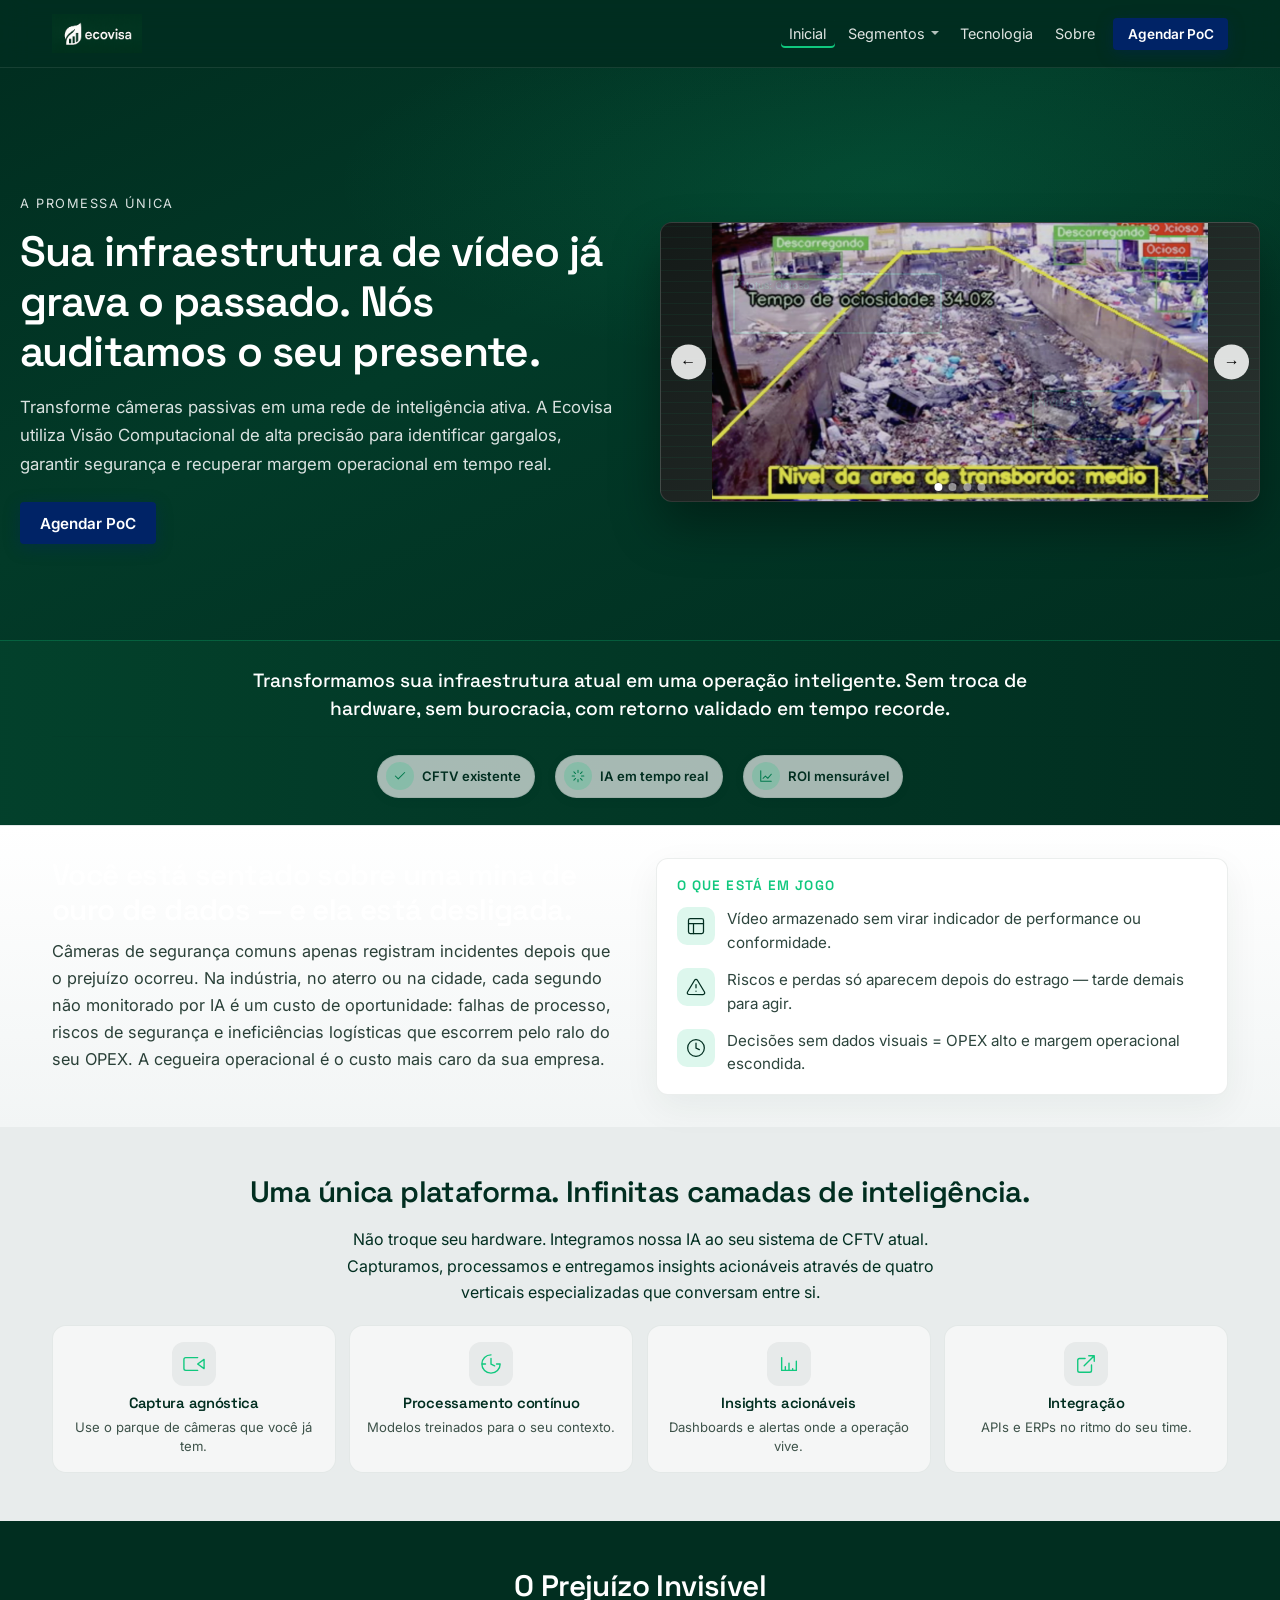
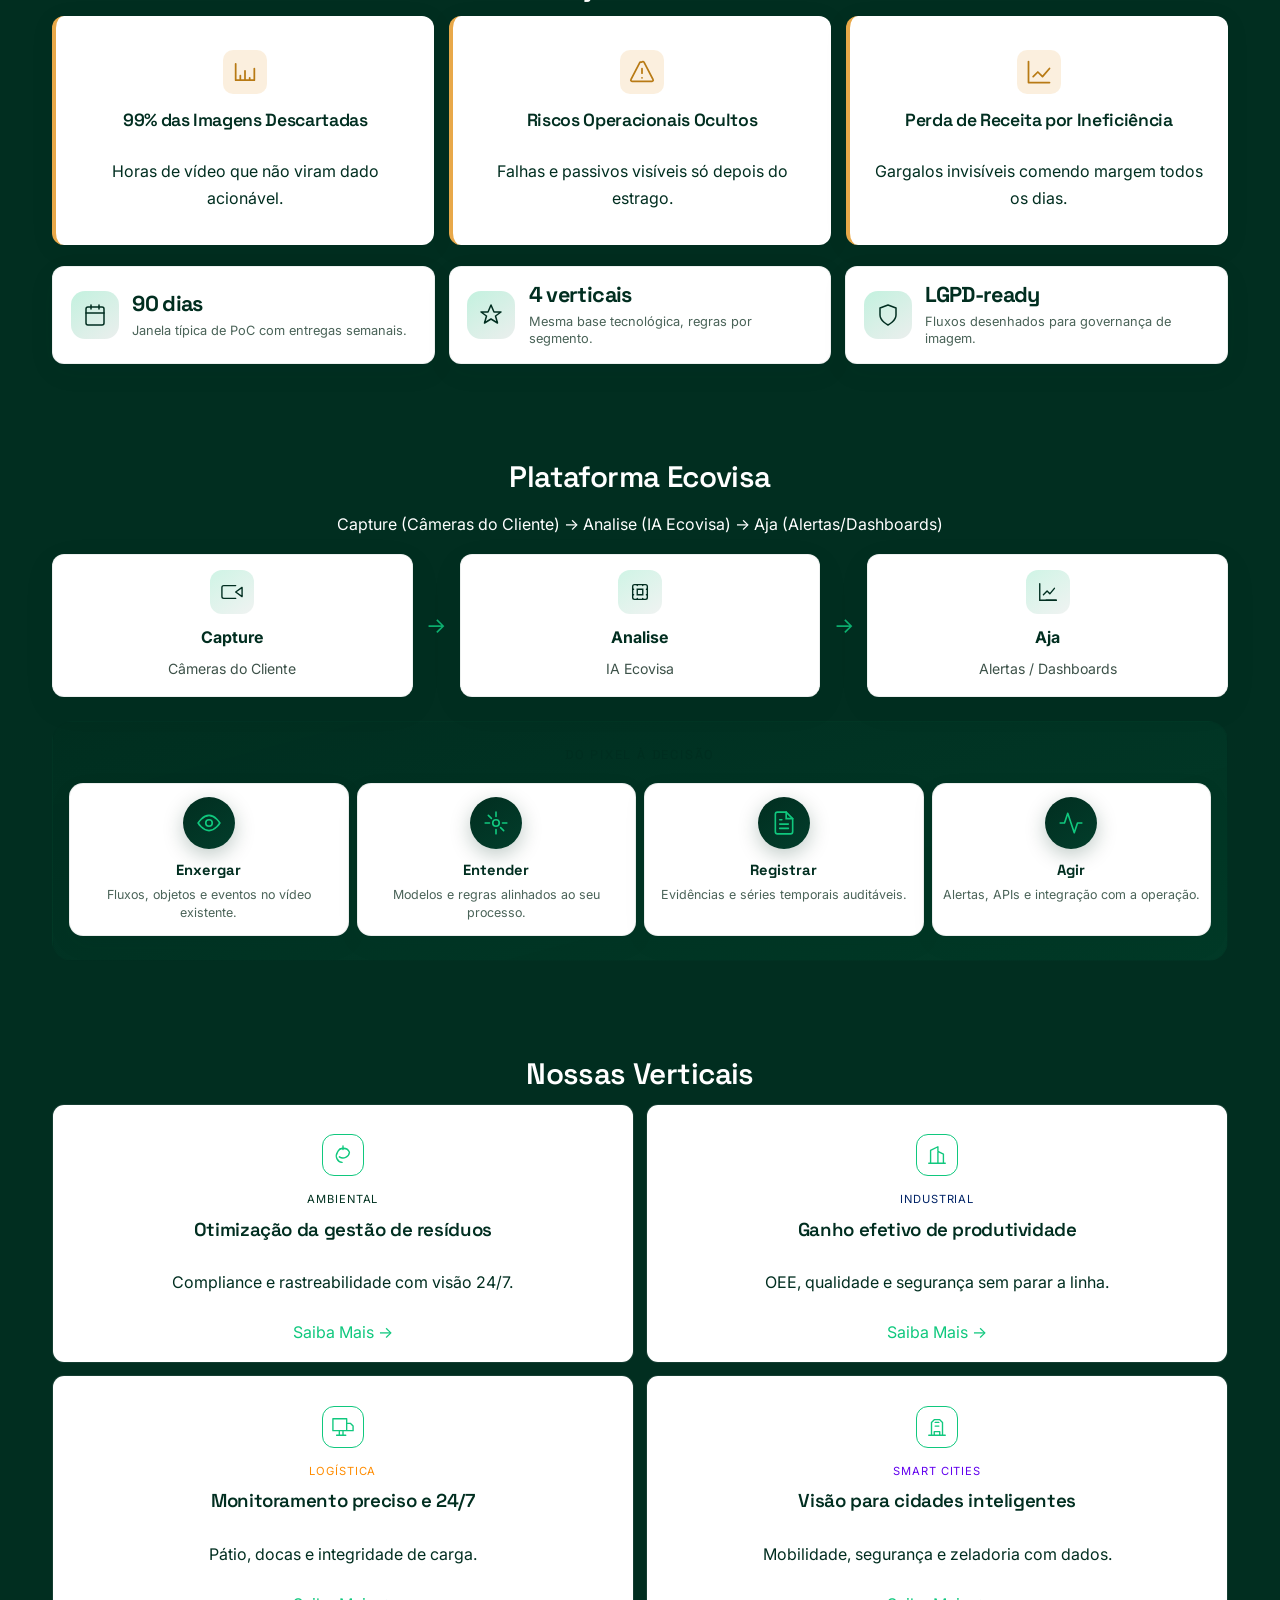
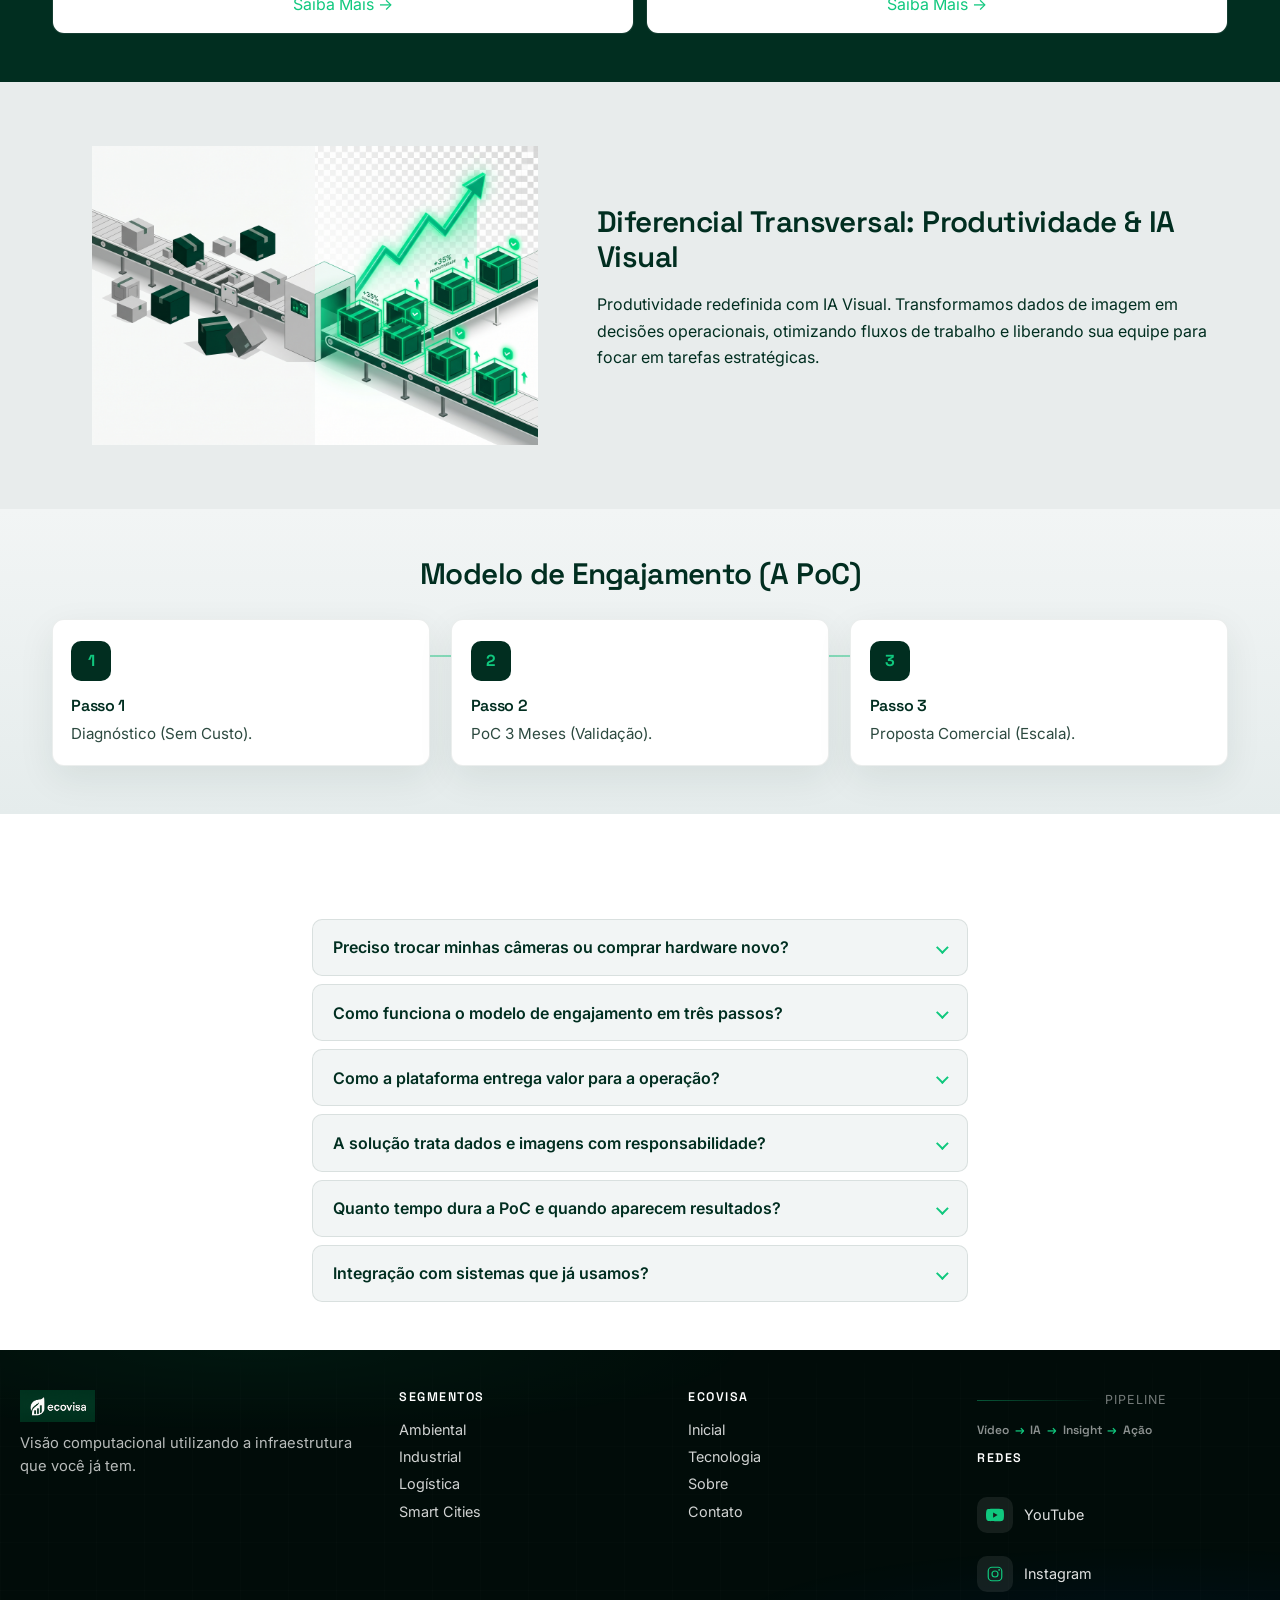
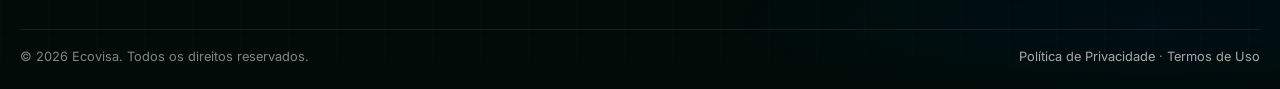
==== commit 709ffd20: "fixed small text errors" ====
--- a/index.html
+++ b/index.html
@@ -94,7 +94,7 @@
                 </p>
                 <div class="hero-actions">
                   <button type="button" class="btn btn-primary" data-route="contato">
-                    Iniciar Prova de Conceito (Custo Zero)
+                    Agendar PoC
                   </button>
                 </div>
               </div>
@@ -278,7 +278,7 @@
                     </svg>
                   </div>
                   <h3>Riscos Operacionais Ocultos</h3>
-                  <p>Falhas e passivos antes visíveis só depois do estrago.</p>
+                  <p>Falhas e passivos visíveis só depois do estrago.</p>
                 </div>
                 <div class="card-pain">
                   <div class="icon-line" aria-hidden="true">
@@ -641,7 +641,7 @@
                   24/7.
                 </p>
                 <button type="button" class="btn btn-primary" data-route="contato">
-                  Iniciar Prova de Conceito (Custo Zero)
+                  Agendar PoC
                 </button>
               </div>
               <div class="vertical-hero__media reveal">
@@ -886,7 +886,7 @@
                   autônoma.
                 </p>
                 <button type="button" class="btn btn-primary" data-route="contato">
-                  Agendar PoC de 3 meses
+                  Agendar PoC
                 </button>
               </div>
               <div class="vertical-hero__media reveal">
@@ -975,7 +975,7 @@
                     <h3>Módulo — Produtividade e controle</h3>
                     <p>
                       Análise de produtividade e controle no processo de trabalho; produtividade da
-                      esteira e analise de ociosidade; controle e otimização do processo de trabalho;
+                      esteira e análise de ociosidade; controle e otimização do processo de trabalho;
                       análise de perdas; geração de alertas; raio-x do processo produtivo.
                     </p>
                   </div>
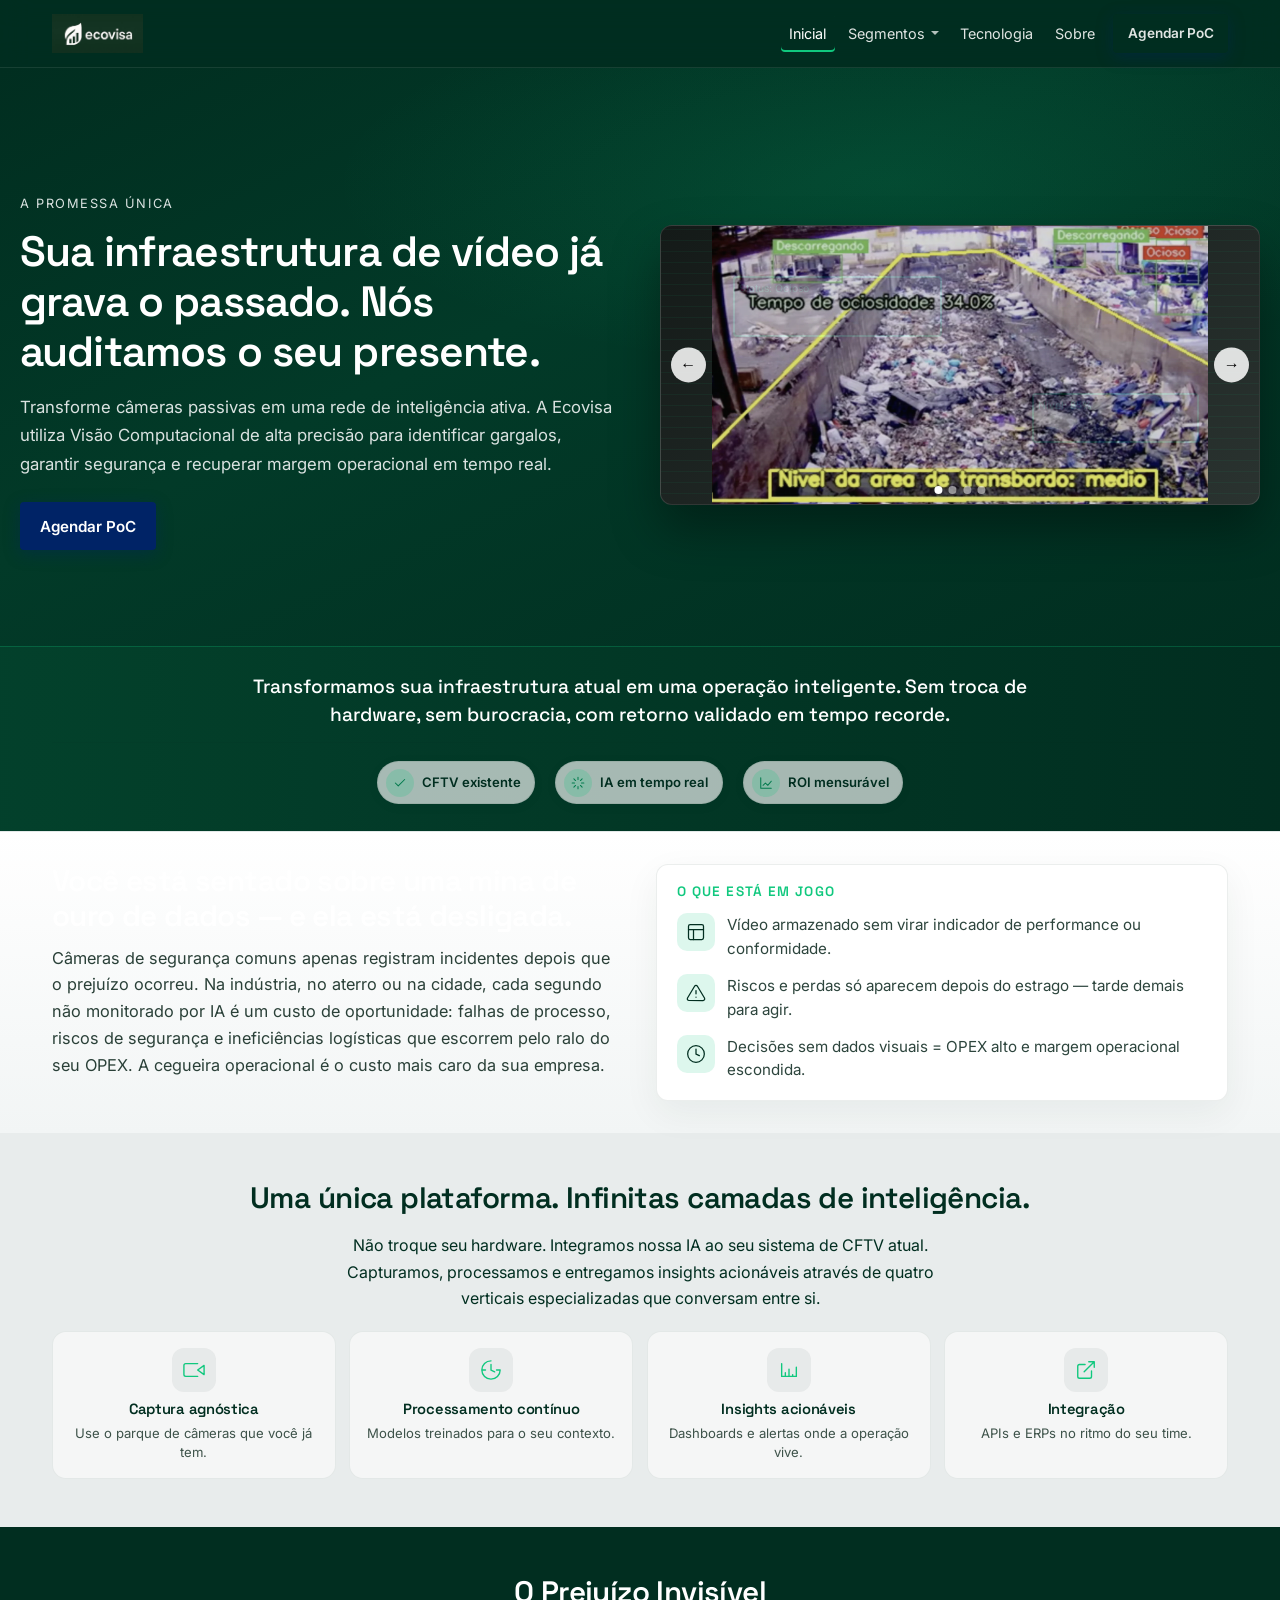
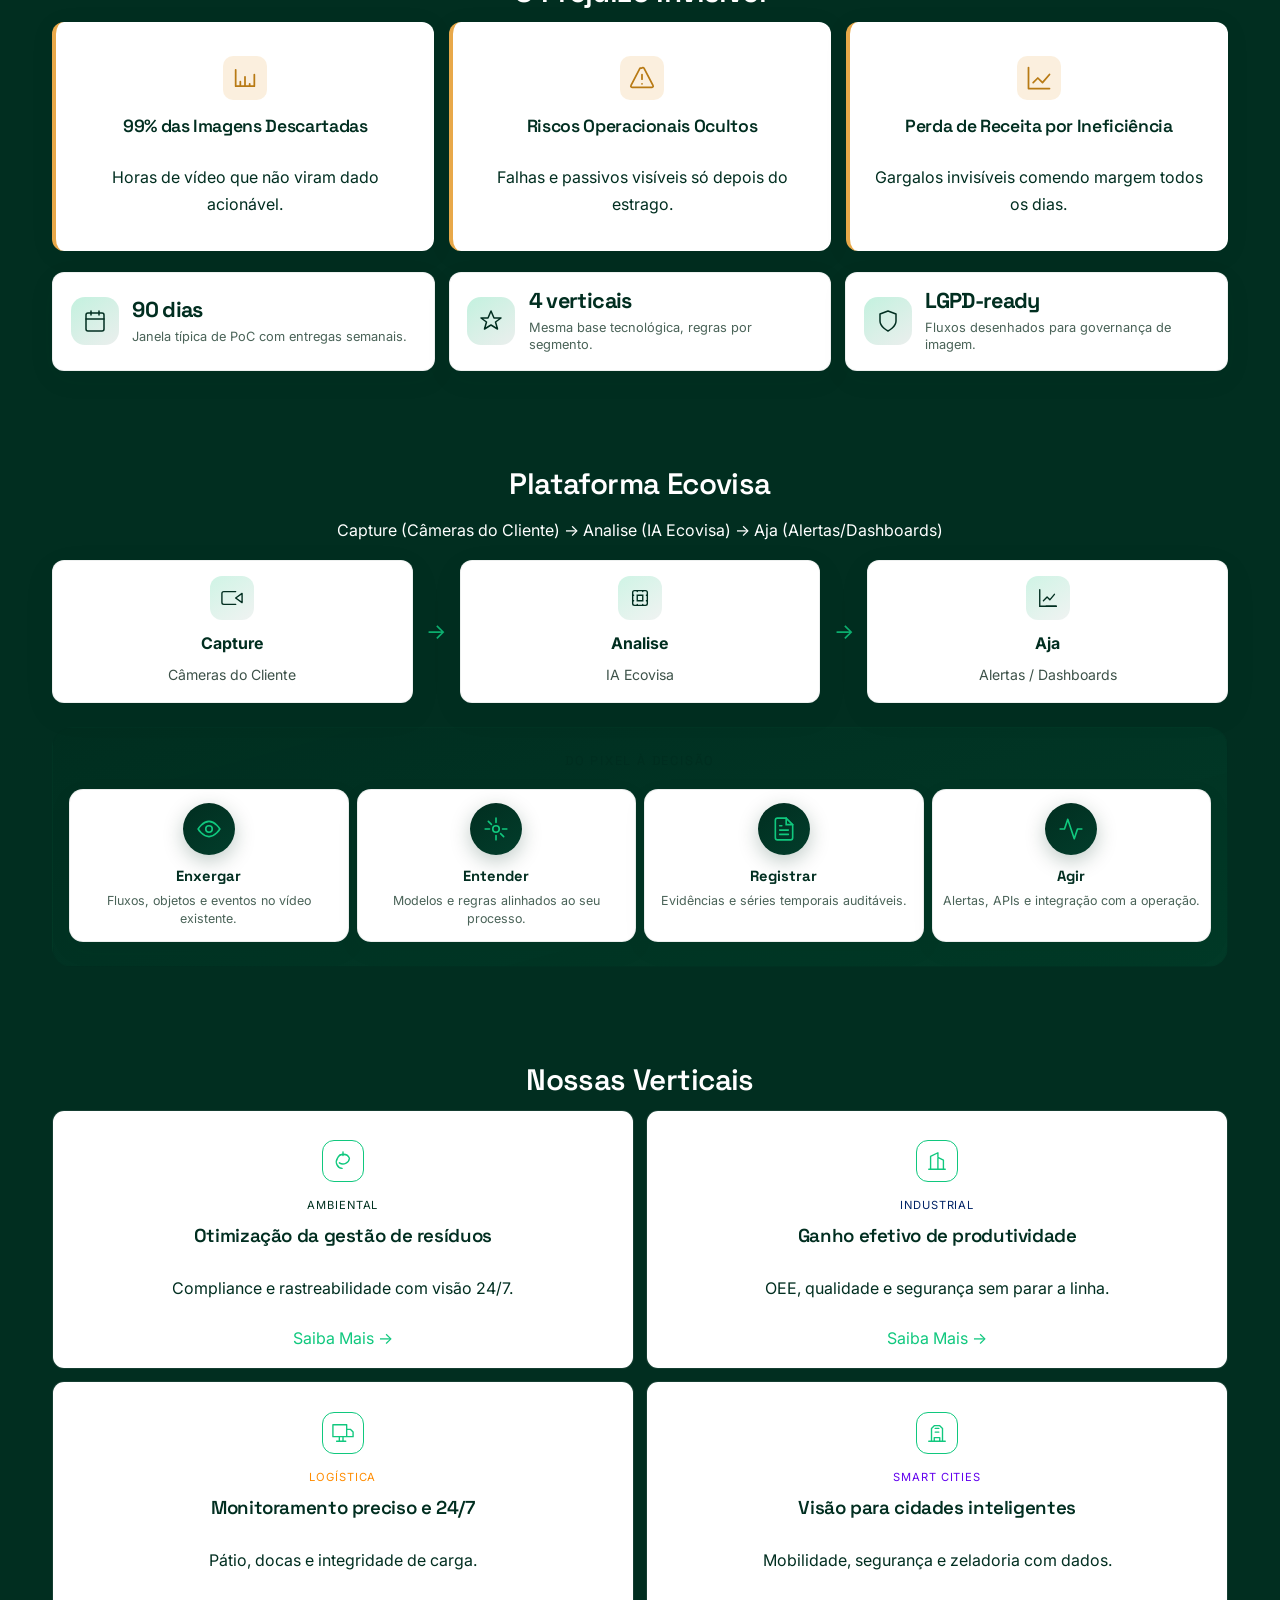
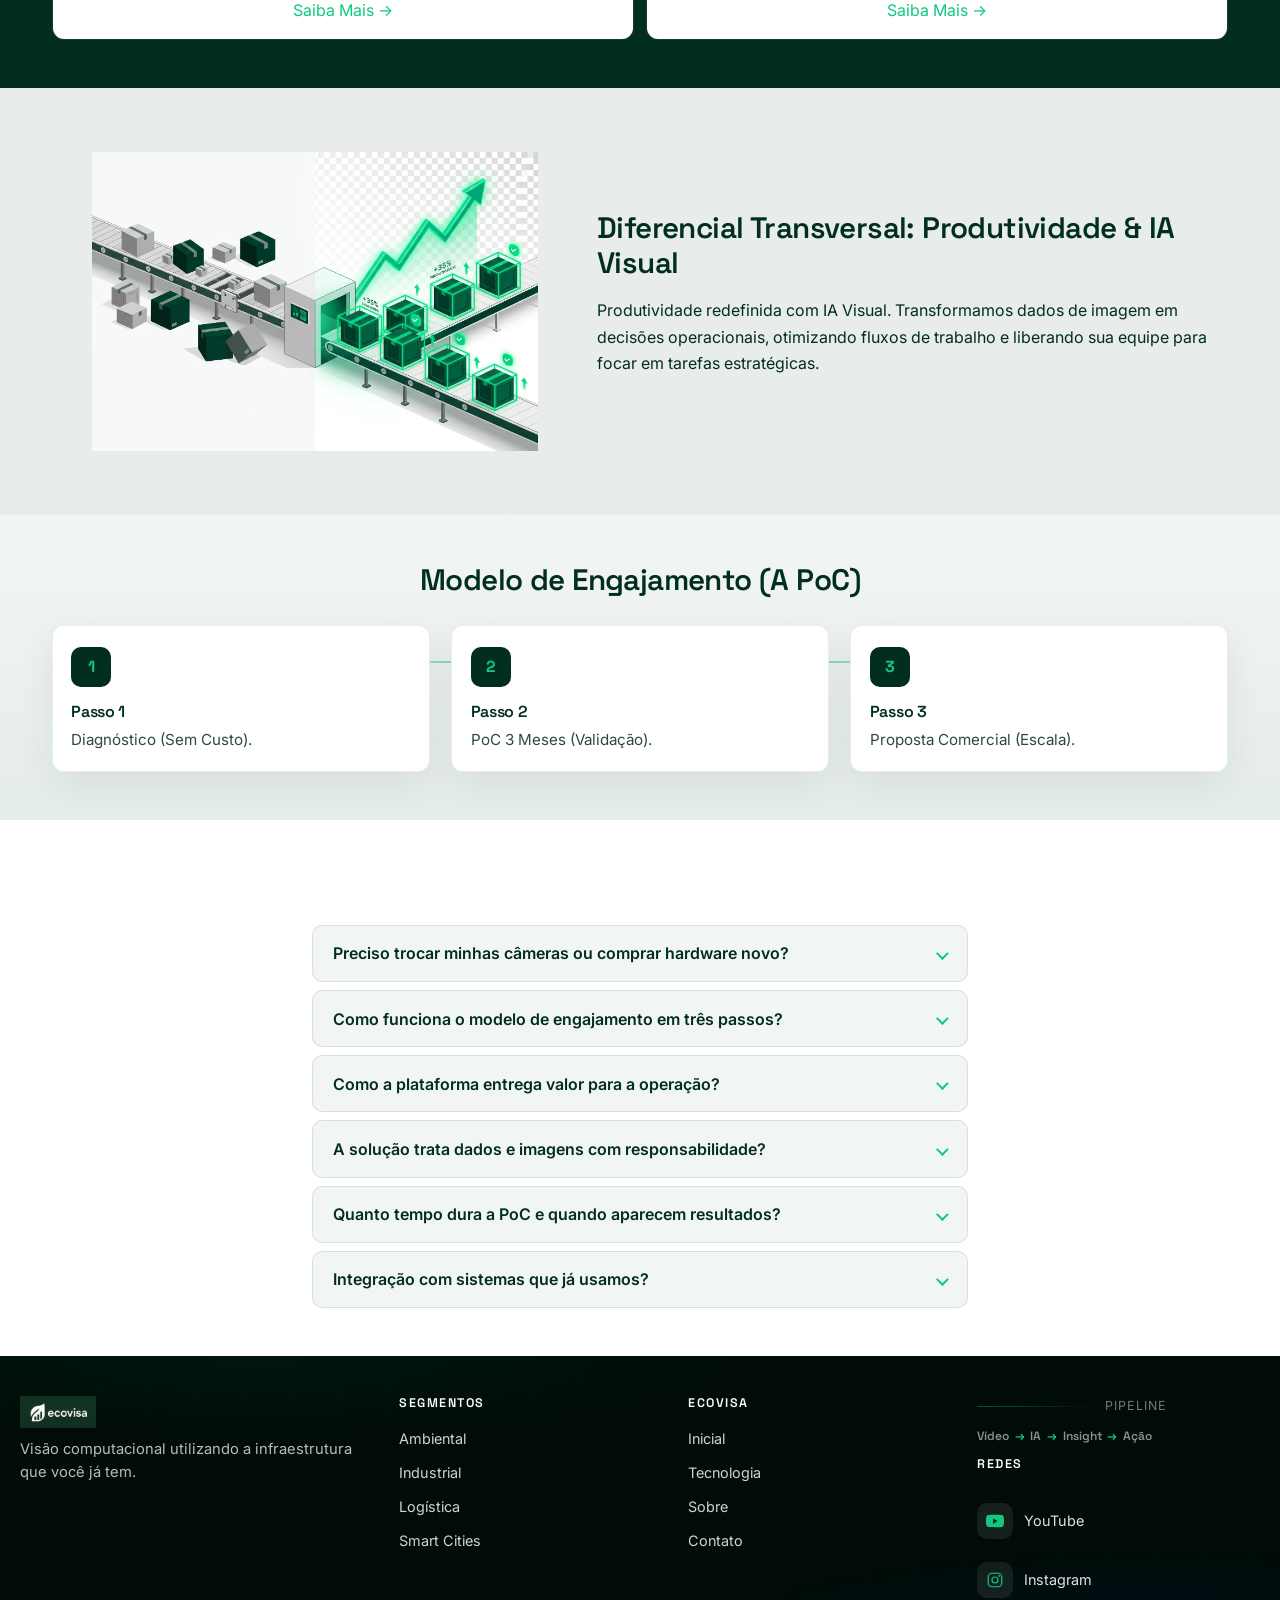
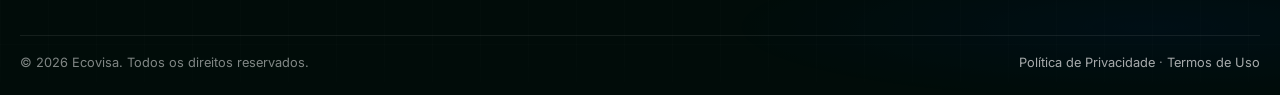
==== commit a3bb508e: "site com otimizacoes - deme verificar Co-authored-by: Cursor <cursoragent@cursor.com>" ====
--- a/index.html
+++ b/index.html
@@ -4,6 +4,34 @@
     <meta charset="utf-8" />
     <meta name="viewport" content="width=device-width, initial-scale=1" />
     <title>Ecovisa — Inteligência que vê, agilidade que entrega</title>
+
+    <link rel="icon" href="/favicon.ico" sizes="any">
+
+    <!-- SEO -->
+    <meta
+      name="description"
+      content="A Ecovisa aplica visão computacional e inteligência artificial para transformar câmeras existentes em dados operacionais, alertas e dashboards para indústria, logística, meio ambiente e cidades inteligentes."
+    />
+
+    <link rel="canonical" href="https://www.ecovisa.com.br/" />
+
+    <meta property="og:type" content="website" />
+    <meta property="og:title" content="Ecovisa | Inteligência visual com IA" />
+    <meta
+      property="og:description"
+      content="Transforme câmeras passivas em uma rede de inteligência ativa com visão computacional aplicada à operação."
+    />
+    <meta property="og:url" content="https://www.ecovisa.com.br/" />
+    <meta property="og:image" content="https://www.ecovisa.com.br/imagens/og/ecovisa-og.jpg" />
+
+    <meta name="twitter:card" content="summary_large_image" />
+    <meta name="twitter:title" content="Ecovisa | Inteligência visual com IA" />
+    <meta
+      name="twitter:description"
+      content="Visão computacional para transformar vídeo em decisão operacional."
+    />
+    <meta name="twitter:image" content="https://www.ecovisa.com.br/imagens/og/ecovisa-og.jpg" />
+
     <link rel="preconnect" href="https://fonts.googleapis.com" />
     <link rel="preconnect" href="https://fonts.gstatic.com" crossorigin />
     <link
@@ -12,46 +40,102 @@
     />
     <link rel="stylesheet" href="css/styles.css" />
     <link rel="stylesheet" href="css/vertical.css" />
+
+    <script type="application/ld+json">
+    {
+      "@context": "https://schema.org",
+      "@graph": [
+        {
+          "@type": "Organization",
+          "@id": "https://www.ecovisa.com.br/#organization",
+          "name": "Ecovisa",
+          "legalName": "Clutch Tecnologia",
+          "url": "https://www.ecovisa.com.br/",
+          "logo": "https://www.ecovisa.com.br/imagens/ecovisa%20logo%20horizontal%20fundo%20verde.webp",
+          "email": "contato@ecovisa.com.br",
+          "address": {
+            "@type": "PostalAddress",
+            "addressLocality": "Curitiba",
+            "addressRegion": "PR",
+            "addressCountry": "BR"
+          },
+          "contactPoint": {
+            "@type": "ContactPoint",
+            "contactType": "sales",
+            "email": "contato@ecovisa.com.br",
+            "availableLanguage": ["Portuguese", "pt-BR"]
+          },
+          "sameAs": [
+            "https://www.youtube.com/@ecovisa_tech",
+            "https://www.instagram.com/ecovisa.tech"
+          ]
+        },
+        {
+          "@type": "SoftwareApplication",
+          "name": "Plataforma Ecovisa",
+          "applicationCategory": "BusinessApplication",
+          "operatingSystem": "Web",
+          "url": "https://www.ecovisa.com.br/",
+          "description": "Plataforma de visão computacional e inteligência artificial que transforma câmeras e CFTV existentes em alertas, indicadores e dashboards operacionais.",
+          "provider": { "@id": "https://www.ecovisa.com.br/#organization" },
+          "offers": {
+            "@type": "Offer",
+            "description": "Diagnóstico e PoC sob consulta",
+            "url": "https://www.ecovisa.com.br/contato"
+          }
+        },
+        {
+          "@type": "WebSite",
+          "@id": "https://www.ecovisa.com.br/#website",
+          "url": "https://www.ecovisa.com.br/",
+          "name": "Ecovisa",
+          "publisher": { "@id": "https://www.ecovisa.com.br/#organization" },
+          "inLanguage": "pt-BR"
+        }
+      ]
+    }
+    </script>
+
   </head>
   <body>
     <div class="page">
       <header class="site-header">
         <div class="inner">
-          <a href="#/" class="brand" data-route="" aria-label="Ecovisa — Início">
-            <img src="imagens/ecovisa%20logo%20horizontal%20fundo%20verde.png" alt="Ecovisa" class="brand-logo" />
+          <a href="/" class="brand" data-route="" aria-label="Ecovisa — Início">
+            <img src="imagens/ecovisa%20logo%20horizontal%20fundo%20verde.webp" alt="Ecovisa" class="brand-logo" />
           </a>
           <nav class="nav-main" aria-label="Principal">
-            <button type="button" class="nav-link" data-route="" data-nav="home">
+            <a href="/" class="nav-link" data-route="" data-nav="home">
               Inicial
-            </button>
+            </a>
             <div class="dropdown">
               <button type="button" class="nav-link dropdown-toggle" data-nav="segmentos">
                 Segmentos
               </button>
               <div class="dropdown-panel" role="menu">
-                <button type="button" data-route="ambiental" data-nav="ambiental">
+                <a href="/ambiental" data-route="ambiental" data-nav="ambiental">
                   Ambiental
                   <small>coleta, gestão e reciclagem de resíduos</small>
-                </button>
-                <button type="button" data-route="industrial" data-nav="industrial">
+                </a>
+                <a href="/industrial" data-route="industrial" data-nav="industrial">
                   Industrial
                   <small>controle de qualidade e otimização de processos</small>
-                </button>
-                <button type="button" data-route="logistica" data-nav="logistica">
+                </a>
+                <a href="/logistica" data-route="logistica" data-nav="logistica">
                   Logística
                   <small>inspeção automatizada e gestão de cargas</small>
-                </button>
-                <button type="button" data-route="smart-cities" data-nav="smart-cities">
+                </a>
+                <a href="/smart-cities" data-route="smart-cities" data-nav="smart-cities">
                   Smart cities
                   <small>monitoramento veicular e fluxo de pessoas</small>
-                </button>
-              </div>
-            </div>
-            <button type="button" class="nav-link" data-route="tecnologia" data-nav="tecnologia">
+                </a>
+              </div>
+            </div>
+            <a href="/tecnologia" class="nav-link" data-route="tecnologia" data-nav="tecnologia">
               Tecnologia
-            </button>
-            <button type="button" class="nav-link" data-route="sobre" data-nav="sobre">Sobre</button>
-            <button type="button" class="btn btn-primary" data-route="contato">Agendar PoC</button>
+            </a>
+            <a href="/sobre" class="nav-link" data-route="sobre" data-nav="sobre">Sobre</a>
+            <a href="/contato" class="btn btn-primary" data-route="contato">Agendar PoC</a>
           </nav>
           <button
             type="button"
@@ -66,15 +150,15 @@
       </header>
 
       <div class="mobile-drawer" id="mobile-drawer">
-        <button type="button" data-route="">Inicial</button>
+        <a href="/" data-route="">Inicial</a>
         <span class="mobile-sub" style="opacity: 0.6">Segmentos</span>
-        <button type="button" data-route="ambiental">Ambiental</button>
-        <button type="button" data-route="industrial">Industrial</button>
-        <button type="button" data-route="logistica">Logística</button>
-        <button type="button" data-route="smart-cities">Smart Cities</button>
-        <button type="button" data-route="tecnologia">Tecnologia</button>
-        <button type="button" data-route="sobre">Sobre</button>
-        <button type="button" data-route="contato">Agendar PoC</button>
+        <a href="/ambiental" data-route="ambiental">Ambiental</a>
+        <a href="/industrial" data-route="industrial">Industrial</a>
+        <a href="/logistica" data-route="logistica">Logística</a>
+        <a href="/smart-cities" data-route="smart-cities">Smart Cities</a>
+        <a href="/tecnologia" data-route="tecnologia">Tecnologia</a>
+        <a href="/sobre" data-route="sobre">Sobre</a>
+        <a href="/contato" data-route="contato">Agendar PoC</a>
       </div>
 
       <main>
@@ -93,9 +177,9 @@
                   e recuperar margem operacional em tempo real.
                 </p>
                 <div class="hero-actions">
-                  <button type="button" class="btn btn-primary" data-route="contato">
+                  <a href="/contato" class="btn btn-primary" data-route="contato">
                     Agendar PoC
-                  </button>
+                  </a>
                 </div>
               </div>
               <div class="hero-visual" aria-label="Visual do hero (vídeo em loop sugerido no wireframe)">
@@ -105,16 +189,16 @@
                 <div class="carousel" aria-label="Módulos Ecovisa">
                   <div class="carousel__track">
                     <figure class="carousel__slide is-active">
-                      <img src="imagens/imagem%20dos%20modulos/ambiental/ambiental%20-%20modulo%20transbordo.png" alt="Módulo Transbordo — Ambiental" loading="lazy">
+                      <img src="imagens/imagem%20dos%20modulos/ambiental/ambiental%20-%20modulo%20transbordo.webp" alt="Módulo Transbordo — Ambiental" loading="lazy">
                     </figure>
                     <figure class="carousel__slide">
-                      <img src="imagens/imagem%20dos%20modulos/industrial/industrial%20-%20modulo%20controle%20de%20qualidade.png" alt="Módulo Controle de Qualidade — Industrial" loading="lazy">
+                      <img src="imagens/imagem%20dos%20modulos/industrial/industrial%20-%20modulo%20controle%20de%20qualidade.webp" alt="Módulo Controle de Qualidade — Industrial" loading="lazy">
                     </figure>
                     <figure class="carousel__slide">
-                      <img src="imagens/imagem%20dos%20modulos/industrial/industrial%20-%20modulo%20produtividade%20e%20controle.png" alt="Módulo Produtividade e Controle — Industrial" loading="lazy">
+                      <img src="imagens/imagem%20dos%20modulos/industrial/industrial%20-%20modulo%20produtividade%20e%20controle.webp" alt="Módulo Produtividade e Controle — Industrial" loading="lazy">
                     </figure>
                     <figure class="carousel__slide">
-                      <img src="imagens/imagem%20dos%20modulos/smart%20cities/smart%20cities%20-%20modulo%20analise%20de%20transito.png" alt="Módulo Análise de Trânsito — Smart Cities" loading="lazy">
+                      <img src="imagens/imagem%20dos%20modulos/smart%20cities/smart%20cities%20-%20modulo%20analise%20de%20transito.webp" alt="Módulo Análise de Trânsito — Smart Cities" loading="lazy">
                     </figure>
                   </div>
                   <button class="carousel__btn carousel__btn--prev" aria-label="Anterior">&#8592;</button>
@@ -420,7 +504,7 @@
             <div class="shell">
               <h2 class="text-center">Nossas Verticais</h2>
               <div class="grid-cards-4">
-                <button type="button" class="vert-card" data-v="ambiental" data-route="ambiental">
+                <a href="/ambiental" class="vert-card" data-v="ambiental" data-route="ambiental">
                   <span class="bg" aria-hidden="true"></span>
                   <div class="content">
                     <span class="vert-card__ico" aria-hidden="true">
@@ -434,8 +518,8 @@
                     <p class="text">Compliance e rastreabilidade com visão 24/7.</p>
                     <span style="color: var(--verde-esmeralda); margin-top: 0.5rem">Saiba Mais →</span>
                   </div>
-                </button>
-                <button type="button" class="vert-card" data-v="industrial" data-route="industrial">
+                </a>
+                <a href="/industrial" class="vert-card" data-v="industrial" data-route="industrial">
                   <span class="bg"></span>
                   <div class="content">
                     <span class="vert-card__ico" aria-hidden="true">
@@ -448,8 +532,8 @@
                     <p class="text">OEE, qualidade e segurança sem parar a linha.</p>
                     <span style="color: var(--verde-esmeralda); margin-top: 0.5rem">Saiba Mais →</span>
                   </div>
-                </button>
-                <button type="button" class="vert-card" data-v="logistica" data-route="logistica">
+                </a>
+                <a href="/logistica" class="vert-card" data-v="logistica" data-route="logistica">
                   <span class="bg"></span>
                   <div class="content">
                     <span class="vert-card__ico" aria-hidden="true">
@@ -462,8 +546,8 @@
                     <p class="text">Pátio, docas e integridade de carga.</p>
                     <span style="color: var(--verde-esmeralda); margin-top: 0.5rem">Saiba Mais →</span>
                   </div>
-                </button>
-                <button type="button" class="vert-card" data-v="smart-cities" data-route="smart-cities">
+                </a>
+                <a href="/smart-cities" class="vert-card" data-v="smart-cities" data-route="smart-cities">
                   <span class="bg"></span>
                   <div class="content">
                     <span class="vert-card__ico" aria-hidden="true">
@@ -476,7 +560,7 @@
                     <p class="text">Mobilidade, segurança e zeladoria com dados.</p>
                     <span style="color: var(--verde-esmeralda); margin-top: 0.5rem">Saiba Mais →</span>
                   </div>
-                </button>
+                </a>
               </div>
             </div>
           </section>
@@ -486,7 +570,7 @@
               <div class="grid-2-asym">
                 <div>
                   <figure class="section-figure">
-                    <img src="imagens/gerais/home-diferencial-transversal.png" alt="Diferencial Transversal — Produtividade com IA Visual" loading="lazy">
+                    <img src="imagens/gerais/home-diferencial-transversal.webp" alt="Diferencial Transversal — Produtividade com IA Visual" loading="lazy">
                   </figure>
                 </div>
                 <div>
@@ -640,14 +724,14 @@
                   Maximize a pureza dos materiais e garanta conformidade normativa com auditoria visual
                   24/7.
                 </p>
-                <button type="button" class="btn btn-primary" data-route="contato">
+                <a href="/contato" class="btn btn-primary" data-route="contato">
                   Agendar PoC
-                </button>
+                </a>
               </div>
               <div class="vertical-hero__media reveal">
                 <div class="vertical-hero__frame">
                   <img
-                    src="imagens/imagem%20dos%20modulos/ambiental/ambiental%20-%20modulo%20triagem.png"
+                    src="imagens/imagem%20dos%20modulos/ambiental/ambiental%20-%20modulo%20triagem.webp"
                     alt="Triagem de resíduos com visão computacional e auditoria visual Ecovisa"
                     width="1600"
                     height="1200"
@@ -738,7 +822,7 @@
                   <div class="module-row__visual">
                     <figure>
                       <img
-                        src="imagens/imagem%20dos%20modulos/ambiental/ambiental%20-%20modulo%20transbordo.png"
+                        src="imagens/imagem%20dos%20modulos/ambiental/ambiental%20-%20modulo%20transbordo.webp"
                         alt="Visualização do módulo de transbordo com detecções da Ecovisa"
                         loading="lazy"
                       />
@@ -758,7 +842,7 @@
                   <div class="module-row__visual">
                     <figure>
                       <img
-                        src="imagens/imagem%20dos%20modulos/ambiental/ambiental%20-%20modulo%20coleta.png"
+                        src="imagens/imagem%20dos%20modulos/ambiental/ambiental%20-%20modulo%20coleta.webp"
                         alt="Visualização do módulo de coleta com detecções da Ecovisa"
                         loading="lazy"
                       />
@@ -778,7 +862,7 @@
                   <div class="module-row__visual">
                     <figure>
                       <img
-                        src="imagens/imagem%20dos%20modulos/ambiental/ambiental%20-%20modulo%20triagem.png"
+                        src="imagens/imagem%20dos%20modulos/ambiental/ambiental%20-%20modulo%20triagem.webp"
                         alt="Visualização do módulo de triagem com detecções da Ecovisa"
                         loading="lazy"
                       />
@@ -798,7 +882,7 @@
                   <div class="module-row__visual">
                     <figure>
                       <img
-                        src="imagens/imagem%20dos%20modulos/ambiental/ambiental%20-%20modulo%20seguranca.png"
+                        src="imagens/imagem%20dos%20modulos/ambiental/ambiental%20-%20modulo%20seguranca.webp"
                         alt="Visualização do módulo de uso de EPI e segurança com detecções da Ecovisa"
                         loading="lazy"
                       />
@@ -885,14 +969,14 @@
                   Reduza o tempo de ciclo e elimine riscos de acidentes com supervisão computacional
                   autônoma.
                 </p>
-                <button type="button" class="btn btn-primary" data-route="contato">
+                <a href="/contato" class="btn btn-primary" data-route="contato">
                   Agendar PoC
-                </button>
+                </a>
               </div>
               <div class="vertical-hero__media reveal">
                 <div class="vertical-hero__frame">
                   <img
-                    src="imagens/imagem%20dos%20modulos/industrial/industrial%20-%20modulo%20produtividade%20e%20controle.png"
+                    src="imagens/imagem%20dos%20modulos/industrial/industrial%20-%20modulo%20produtividade%20e%20controle.webp"
                     alt="Linha industrial com visão computacional Ecovisa — produtividade e controle"
                     width="1600"
                     height="1200"
@@ -982,7 +1066,7 @@
                   <div class="module-row__visual">
                     <figure>
                       <img
-                        src="imagens/imagem%20dos%20modulos/industrial/industrial%20-%20modulo%20produtividade%20e%20controle.png"
+                        src="imagens/imagem%20dos%20modulos/industrial/industrial%20-%20modulo%20produtividade%20e%20controle.webp"
                         alt="Visualização do módulo de produtividade e controle"
                         loading="lazy"
                       />
@@ -1003,7 +1087,7 @@
                   <div class="module-row__visual">
                     <figure>
                       <img
-                        src="imagens/imagem%20dos%20modulos/industrial/industrial%20-%20modulo%20controle%20de%20qualidade.png"
+                        src="imagens/imagem%20dos%20modulos/industrial/industrial%20-%20modulo%20controle%20de%20qualidade.webp"
                         alt="Visualização do módulo de controle de qualidade visual"
                         loading="lazy"
                       />
@@ -1023,7 +1107,7 @@
                   <div class="module-row__visual">
                     <figure>
                       <img
-                        src="imagens/imagem%20dos%20modulos/industrial/industrial%20-%20modulo%20seguranca%20e%20prevencao.png"
+                        src="imagens/imagem%20dos%20modulos/industrial/industrial%20-%20modulo%20seguranca%20e%20prevencao.webp"
                         alt="Visualização do módulo de segurança e prevenção de acidentes"
                         loading="lazy"
                       />
@@ -1044,7 +1128,7 @@
                   <div class="module-row__visual">
                     <figure>
                       <img
-                        src="imagens/imagem%20dos%20modulos/industrial/industrial%20-%20modulo%20comportamento%20de%20cliente.png"
+                        src="imagens/imagem%20dos%20modulos/industrial/industrial%20-%20modulo%20comportamento%20de%20cliente.webp"
                         alt="Visualização do módulo de comportamento de clientes e usuários"
                         loading="lazy"
                       />
@@ -1125,12 +1209,12 @@
                   Transforme câmeras passivas em ferramentas de auditoria ativa para eliminar
                   ineficiências no transbordo e no pátio.
                 </p>
-                <button type="button" class="btn btn-primary" data-route="contato">Agendar PoC</button>
+                <a href="/contato" class="btn btn-primary" data-route="contato">Agendar PoC</a>
               </div>
               <div class="vertical-hero__media reveal">
                 <div class="vertical-hero__frame">
                   <img
-                    src="imagens/gerais/logistica-hero.png"
+                    src="imagens/gerais/logistica-hero.webp"
                     alt="Otimização de pátios e inspeção de cargas — Logística com IA"
                     decoding="async"
                   />
@@ -1213,7 +1297,7 @@
                   </div>
                   <div class="module-row__visual">
                     <figure class="section-figure">
-                      <img src="imagens/gerais/logistica-modulo-docas-patio.png" alt="Módulo Otimização de Docas e Pátio" loading="lazy">
+                      <img src="imagens/gerais/logistica-modulo-docas-patio.webp" alt="Módulo Otimização de Docas e Pátio" loading="lazy">
                     </figure>
                   </div>
                 </article>
@@ -1228,7 +1312,7 @@
                   </div>
                   <div class="module-row__visual">
                     <figure class="section-figure">
-                      <img src="imagens/gerais/logistica-modulo-conferencia-carga.png" alt="Módulo Conferência Automatizada de Carga" loading="lazy">
+                      <img src="imagens/gerais/logistica-modulo-conferencia-carga.webp" alt="Módulo Conferência Automatizada de Carga" loading="lazy">
                     </figure>
                   </div>
                 </article>
@@ -1243,7 +1327,7 @@
                   </div>
                   <div class="module-row__visual">
                     <figure class="section-figure">
-                      <img src="imagens/gerais/logistica-modulo-vigilancia-ativos.png" alt="Módulo Vigilância de Ativos e Integridade" loading="lazy">
+                      <img src="imagens/gerais/logistica-modulo-vigilancia-ativos.webp" alt="Módulo Vigilância de Ativos e Integridade" loading="lazy">
                     </figure>
                   </div>
                 </article>
@@ -1319,12 +1403,12 @@
                 <p class="vertical-hero__lead">
                   Inteligência visual para otimizar fluxos urbanos e elevar a segurança do cidadão.
                 </p>
-                <button type="button" class="btn btn-primary" data-route="contato">Agendar PoC</button>
+                <a href="/contato" class="btn btn-primary" data-route="contato">Agendar PoC</a>
               </div>
               <div class="vertical-hero__media reveal">
                 <div class="vertical-hero__frame">
                   <img
-                    src="imagens/imagem%20dos%20modulos/smart%20cities/smart%20cities%20-%20modulo%20analise%20de%20transito.png"
+                    src="imagens/imagem%20dos%20modulos/smart%20cities/smart%20cities%20-%20modulo%20analise%20de%20transito.webp"
                     alt="Fluxo urbano e análise de trânsito com visão computacional Ecovisa"
                     width="1600"
                     height="1200"
@@ -1412,7 +1496,7 @@
                   <div class="module-row__visual">
                     <figure>
                       <img
-                        src="imagens/imagem%20dos%20modulos/smart%20cities/smart%20cities%20-%20modulo%20analise%20de%20transito.png"
+                        src="imagens/imagem%20dos%20modulos/smart%20cities/smart%20cities%20-%20modulo%20analise%20de%20transito.webp"
                         alt="Visualização do módulo de análise de trânsito e fluxo em ruas e avenidas"
                         loading="lazy"
                       />
@@ -1432,7 +1516,7 @@
                   <div class="module-row__visual">
                     <figure>
                       <img
-                        src="imagens/imagem%20dos%20modulos/smart%20cities/smart%20cities%20-%20modulo%20analise%20de%20cruzamento.png"
+                        src="imagens/imagem%20dos%20modulos/smart%20cities/smart%20cities%20-%20modulo%20analise%20de%20cruzamento.webp"
                         alt="Visualização do módulo de análise de cruzamentos e interseções ferroviárias"
                         loading="lazy"
                       />
@@ -1452,7 +1536,7 @@
                   <div class="module-row__visual">
                     <figure>
                       <img
-                        src="imagens/imagem%20dos%20modulos/smart%20cities/smart%20cities%20-%20modulo%20controle%20de%20ocupacao.png"
+                        src="imagens/imagem%20dos%20modulos/smart%20cities/smart%20cities%20-%20modulo%20controle%20de%20ocupacao.webp"
                         alt="Visualização do módulo de controle de ocupação de vagas públicas"
                         loading="lazy"
                       />
@@ -1471,7 +1555,7 @@
                   <div class="module-row__visual">
                     <figure>
                       <img
-                        src="imagens/imagem%20dos%20modulos/smart%20cities/smart%20cities%20-%20modulo%20deteccao%20de%20invasao%20de%20faixa.png"
+                        src="imagens/imagem%20dos%20modulos/smart%20cities/smart%20cities%20-%20modulo%20deteccao%20de%20invasao%20de%20faixa.webp"
                         alt="Visualização do módulo de detecção de invasão de faixa por vegetação"
                         loading="lazy"
                       />
@@ -1537,7 +1621,7 @@
                   </p>
                 </div>
                 <div style="border-radius:20px;overflow:hidden;box-shadow:0 20px 50px rgba(1,46,32,0.3);">
-                  <img src="imagens/gerais/tecnologia-hero-novo.png" alt="Plataforma Ecovisa em operação" style="width:100%;height:auto;display:block;" onerror="this.src='imagens/gerais/tecnologia-hero.png'">
+                  <img src="imagens/gerais/tecnologia-hero.webp" alt="Plataforma Ecovisa em operação" style="width:100%;height:auto;display:block;" loading="lazy">
                 </div>
               </div>
             </div>
@@ -1603,7 +1687,7 @@
                 </svg>
               </div>
               <!-- Imagem de integração: IA → ERP / CRM / BI -->
-              <img src="imagens/gerais/tecnologia-integracao.png" alt="Fluxo de integração — Dados saindo da IA para ERP, CRM, dashboards e APIs" style="width:100%;height:auto;border-radius:20px;display:block;">
+              <img src="imagens/gerais/tecnologia-integracao.webp" alt="Fluxo de integração — Dados saindo da IA para ERP, CRM, dashboards e APIs" style="width:100%;height:auto;border-radius:20px;display:block;">
             </div>
           </section>
 
@@ -1685,7 +1769,7 @@
             <div class="shell shell--narrow" style="text-align:center;">
               <h2 style="color:#fff;margin-bottom:1rem;">Pronto Para Ver Sua Operação em Tempo Real?</h2>
               <p style="font-size:1.05rem;line-height:1.75;color:rgba(242,245,245,0.85);margin-bottom:2rem;max-width:44ch;margin-left:auto;margin-right:auto;">Diagnóstico gratuito na semana 1. Sem compromisso, sem custo. Só descobrir o que é possível para você.</p>
-              <button type="button" class="btn btn-primary" data-route="contato" style="font-size:1.05rem;padding:0.9rem 2.25rem;">Agendar PoC (Custo Zero)</button>
+              <a href="/contato" class="btn btn-primary" data-route="contato" style="font-size:1.05rem;padding:0.9rem 2.25rem;">Agendar PoC (Custo Zero)</a>
             </div>
           </section>
 
@@ -1845,7 +1929,7 @@
             <div class="shell shell--narrow" style="text-align:center;">
               <h2 style="color:#fff;margin-bottom:1rem;">Pronto Para Transformar Imagens em Inteligência?</h2>
               <p style="font-size:1.05rem;line-height:1.75;color:rgba(242,245,245,0.85);margin-bottom:2rem;max-width:44ch;margin-left:auto;margin-right:auto;">Diagnóstico gratuito na semana 1. PoC de 90 dias sem cobrança. Quando você ver o valor, a decisão é fácil.</p>
-              <button type="button" class="btn btn-primary" data-route="contato" style="font-size:1.05rem;padding:0.9rem 2.25rem;">Agendar Diagnóstico Gratuito</button>
+              <a href="/contato" class="btn btn-primary" data-route="contato" style="font-size:1.05rem;padding:0.9rem 2.25rem;">Agendar Diagnóstico Gratuito</a>
             </div>
           </section>
 
@@ -1858,6 +1942,13 @@
             <div class="shell">
               <h1>Agendar Sua PoC</h1>
               <p style="font-size:1.05rem;color:rgba(242,245,245,0.85);margin:0;">Diagnóstico gratuito, sem compromisso. Vamos conversar sobre sua operação.</p>
+              <p style="margin:1rem 0 0;color:rgba(242,245,245,0.9);">
+                Prefere e-mail? Escreva para
+                <a href="mailto:contato@ecovisa.com.br" style="color:#10c87e;font-weight:600;">contato@ecovisa.com.br</a>.
+                Também atendemos pelo formulário ao lado.
+              </p>
+              <p style="margin:0.5rem 0 0;color:rgba(242,245,245,0.65);font-size:0.95rem;">Curitiba, PR — Brasil</p>
+
             </div>
           </section>
 
@@ -1869,7 +1960,7 @@
                 <div class="contato-form">
                   <h2>Envie Seus Dados</h2>
                   <form id="form-contato" class="form" novalidate>
-                    <div id="form-feedback" class="form-msg" role="status"></div>
+                    <div id="form-feedback" class="form-msg" role="status" style="display:none;"></div>
                     <label for="nome">Nome <span aria-hidden="true">*</span></label>
                     <input id="nome" name="nome" type="text" autocomplete="name" required />
 
@@ -1927,6 +2018,88 @@
           </section>
 
         </article>
+
+        <!-- PRIVACIDADE -->
+        <article data-view="privacidade" class="legal-page" hidden>
+          <section class="section section--dark">
+            <div class="shell shell--narrow">
+              <h1>Política de Privacidade</h1>
+              <p class="hero-lead">Como tratamos dados pessoais coletados neste site.</p>
+            </div>
+          </section>
+          <section class="section" style="background:#fff;">
+            <div class="shell shell--narrow legal-prose">
+              <p>Esta Política descreve como a <strong>Ecovisa</strong> (razão social <strong>Clutch Tecnologia</strong>), com atuação em Curitiba, PR, trata dados pessoais no âmbito deste site institucional, em conformidade com a Lei Geral de Proteção de Dados (LGPD — Lei nº 13.709/2018).</p>
+
+              <h2>1. Quais dados coletamos</h2>
+              <p>Por meio do formulário de contato, podemos receber: nome, empresa, e-mail e mensagem informados voluntariamente por você. Também podemos registrar dados técnicos de navegação de forma agregada (por exemplo, páginas visitadas e tipo de dispositivo), quando ferramentas de medição estiverem ativas.</p>
+
+              <h2>2. Para que usamos</h2>
+              <p>Os dados do formulário são usados para responder solicitações, agendar conversas comerciais (diagnóstico/PoC) e manter o histórico do atendimento. Não vendemos dados pessoais.</p>
+
+              <h2>3. Base legal</h2>
+              <p>Tratamos esses dados com base no legítimo interesse em atender contatos comerciais e, quando aplicável, na execução de diligências pré-contratuais a pedido do titular.</p>
+
+              <h2>4. Compartilhamento</h2>
+              <p>Podemos utilizar provedores de infraestrutura (hospedagem, e-mail ou formulário) estritamente para operar o site e o atendimento. Esses provedores atuam como operadores, sob instruções da Ecovisa.</p>
+
+              <h2>5. Retenção</h2>
+              <p>Mantemos as mensagens pelo tempo necessário para concluir o atendimento e cumprir obrigações legais ou de defesa em eventuais disputas. Após esse período, os dados são eliminados ou anonimizados quando possível.</p>
+
+              <h2>6. Seus direitos</h2>
+              <p>Você pode solicitar confirmação de tratamento, acesso, correção, anonimização, portabilidade, informação sobre compartilhamentos e eliminação dos dados pessoais, nos termos da LGPD, pelo e-mail <a href="mailto:contato@ecovisa.com.br">contato@ecovisa.com.br</a>.</p>
+
+              <h2>7. Segurança</h2>
+              <p>Adotamos medidas técnicas e organizacionais razoáveis para proteger os dados contra acesso não autorizado, perda ou alteração indevida. Nenhum sistema é absolutamente seguro; em caso de incidente relevante, seguiremos as obrigações legais de comunicação.</p>
+
+              <h2>8. Atualizações</h2>
+              <p>Esta política pode ser atualizada periodicamente. A versão vigente estará sempre nesta página. Última atualização: setembro de 2026.</p>
+
+              <p>Dúvidas: <a href="mailto:contato@ecovisa.com.br">contato@ecovisa.com.br</a> · <a href="/contato">Formulário de contato</a></p>
+            </div>
+          </section>
+        </article>
+
+        <!-- TERMOS -->
+        <article data-view="termos" class="legal-page" hidden>
+          <section class="section section--dark">
+            <div class="shell shell--narrow">
+              <h1>Termos de Uso</h1>
+              <p class="hero-lead">Condições para uso deste site institucional.</p>
+            </div>
+          </section>
+          <section class="section" style="background:#fff;">
+            <div class="shell shell--narrow legal-prose">
+              <p>Ao acessar o site da <strong>Ecovisa</strong> (Clutch Tecnologia), você concorda com estes Termos de Uso. Se não concordar, não utilize o site.</p>
+
+              <h2>1. Objeto</h2>
+              <p>Este site apresenta informações institucionais e comerciais sobre a plataforma de visão computacional e inteligência artificial da Ecovisa. O conteúdo tem caráter informativo e não constitui proposta vinculante, salvo quando expressamente indicado em comunicação comercial formal.</p>
+
+              <h2>2. Uso adequado</h2>
+              <p>Você se compromete a utilizar o site de forma lícita, sem tentar comprometer a segurança, sobrecarregar a infraestrutura, coletar dados de terceiros de forma automatizada abusiva ou enviar conteúdo ilícito pelo formulário de contato.</p>
+
+              <h2>3. Propriedade intelectual</h2>
+              <p>Marcas, textos, layouts, imagens e demais elementos do site pertencem à Ecovisa/Clutch Tecnologia ou a licenciadores. É vedada a reprodução sem autorização prévia, exceto o compartilhamento de links para páginas públicas.</p>
+
+              <h2>4. Conteúdo e disponibilidade</h2>
+              <p>Empregamos esforços razoáveis para manter informações corretas e o site disponível, mas não garantimos ausência de erros, interrupções ou desatualizações. Podemos alterar conteúdos e funcionalidades a qualquer momento.</p>
+
+              <h2>5. Links externos</h2>
+              <p>O site pode conter links para redes sociais ou serviços de terceiros. Não somos responsáveis pelo conteúdo ou práticas desses sites.</p>
+
+              <h2>6. Limitação de responsabilidade</h2>
+              <p>Na máxima extensão permitida pela lei, a Ecovisa não responde por danos indiretos, lucros cessantes ou prejuízos decorrentes do uso ou da impossibilidade de uso deste site informativo.</p>
+
+              <h2>7. Privacidade</h2>
+              <p>O tratamento de dados pessoais segue a <a href="/privacidade">Política de Privacidade</a>.</p>
+
+              <h2>8. Contato e foro</h2>
+              <p>Dúvidas sobre estes termos: <a href="mailto:contato@ecovisa.com.br">contato@ecovisa.com.br</a>. Fica eleito o foro da comarca de Curitiba, PR, salvo disposição legal de foro privilegiado do consumidor.</p>
+
+              <p>Última atualização: setembro de 2026.</p>
+            </div>
+          </section>
+        </article>
       </main>
 
       <footer class="site-footer">
@@ -1936,7 +2109,7 @@
         <div class="shell site-footer__main">
           <div class="site-footer__brand">
             <div style="display: flex; align-items: center; gap: 0.65rem">
-              <img src="imagens/ecovisa logo horizontal fundo verde.png" alt="Ecovisa" class="footer-logo">
+              <img src="imagens/ecovisa%20logo%20horizontal%20fundo%20verde.webp" alt="Ecovisa" class="footer-logo">
             </div>
             <p class="site-footer__brand-tag">
               Visão computacional utilizando a infraestrutura que você já tem.
@@ -1946,20 +2119,20 @@
           <nav class="site-footer__nav" aria-label="Segmentos">
             <h4>Segmentos</h4>
             <div class="site-footer__links">
-              <button type="button" class="nav-link" data-route="ambiental">Ambiental</button>
-              <button type="button" class="nav-link" data-route="industrial">Industrial</button>
-              <button type="button" class="nav-link" data-route="logistica">Logística</button>
-              <button type="button" class="nav-link" data-route="smart-cities">Smart Cities</button>
+              <a href="/ambiental" class="nav-link" data-route="ambiental">Ambiental</a>
+              <a href="/industrial" class="nav-link" data-route="industrial">Industrial</a>
+              <a href="/logistica" class="nav-link" data-route="logistica">Logística</a>
+              <a href="/smart-cities" class="nav-link" data-route="smart-cities">Smart Cities</a>
             </div>
           </nav>
 
           <nav class="site-footer__nav" aria-label="Institucional">
             <h4>Ecovisa</h4>
             <div class="site-footer__links">
-              <button type="button" class="nav-link" data-route="">Inicial</button>
-              <button type="button" class="nav-link" data-route="tecnologia">Tecnologia</button>
-              <button type="button" class="nav-link" data-route="sobre">Sobre</button>
-              <button type="button" class="nav-link" data-route="contato">Contato</button>
+              <a href="/" class="nav-link" data-route="">Inicial</a>
+              <a href="/tecnologia" class="nav-link" data-route="tecnologia">Tecnologia</a>
+              <a href="/sobre" class="nav-link" data-route="sobre">Sobre</a>
+              <a href="/contato" class="nav-link" data-route="contato">Contato</a>
             </div>
           </nav>
 
@@ -2010,9 +2183,9 @@
         <div class="shell footer-bottom">
           <span>© 2026 Ecovisa. Todos os direitos reservados.</span>
           <span>
-            <a href="#">Política de Privacidade</a>
+            <a href="/privacidade" data-route="privacidade">Política de Privacidade</a>
             <span aria-hidden="true"> · </span>
-            <a href="#">Termos de Uso</a>
+            <a href="/termos" data-route="termos">Termos de Uso</a>
           </span>
         </div>
       </footer>
--- a/css/styles.css
+++ b/css/styles.css
@@ -231,7 +231,8 @@
   display: block;
 }
 
-.dropdown-panel button {
+.dropdown-panel button,
+.dropdown-panel a {
   display: block;
   width: 100%;
   text-align: left;
@@ -243,10 +244,15 @@
   cursor: pointer;
   border-radius: 6px;
   font-family: var(--font-body);
-}
-
-.dropdown-panel button:hover {
+  text-decoration: none;
+  box-sizing: border-box;
+}
+
+.dropdown-panel button:hover,
+.dropdown-panel a:hover {
   background: rgba(16, 200, 126, 0.15);
+  text-decoration: none;
+  color: rgba(255, 255, 255, 0.92);
 }
 
 .dropdown-panel small {
@@ -661,6 +667,11 @@
   .grid-cards-4 {
     grid-template-columns: 1fr;
   }
+}
+
+a.vert-card {
+  text-decoration: none;
+  color: inherit;
 }
 
 .vert-card {
@@ -1028,17 +1039,41 @@
 }
 
 .form-msg {
-  padding: 0.75rem 1rem;
-  border-radius: 8px;
+  display: none;
   margin-bottom: 1rem;
-  display: none;
-}
-
-.form-msg.ok {
+  padding: 0.9rem 1rem;
+  border-radius: 10px;
+  font-size: 0.95rem;
+  font-weight: 600;
+  line-height: 1.5;
+}
+
+.form-msg--info {
   display: block;
-  background: rgba(16, 200, 126, 0.15);
-  border: 1px solid rgba(16, 200, 126, 0.45);
-  color: #024a2f;
+  background: #e7f1ff !important;
+  border: 1px solid #9ec5fe !important;
+  color: #084298 !important;
+}
+
+.form-msg--warning {
+  display: block;
+  background: #fff3cd !important;
+  border: 1px solid #ffda6a !important;
+  color: #664d03 !important;
+}
+
+.form-msg--success {
+  display: block;
+  background: #d1e7dd !important;
+  border: 1px solid #75b798 !important;
+  color: #0f5132 !important;
+}
+
+.form-msg--error {
+  display: block;
+  background: #f8d7da !important;
+  border: 1px solid #ea868f !important;
+  color: #842029 !important;
 }
 
 /* Home — blocos enriquecidos */
@@ -1931,4 +1966,25 @@
 .hero-visual .carousel__slide img {
   object-fit: contain;
   opacity: 0.85;
-}+}
+/* Legal pages */
+.legal-prose {
+  color: #2a4038;
+  line-height: 1.75;
+  font-size: 1.02rem;
+}
+
+.legal-prose h2 {
+  color: #012e20;
+  font-size: 1.15rem;
+  margin: 2rem 0 0.75rem;
+}
+
+.legal-prose p {
+  margin: 0 0 1rem;
+}
+
+.legal-prose a {
+  color: #0a6b45;
+  font-weight: 600;
+}
